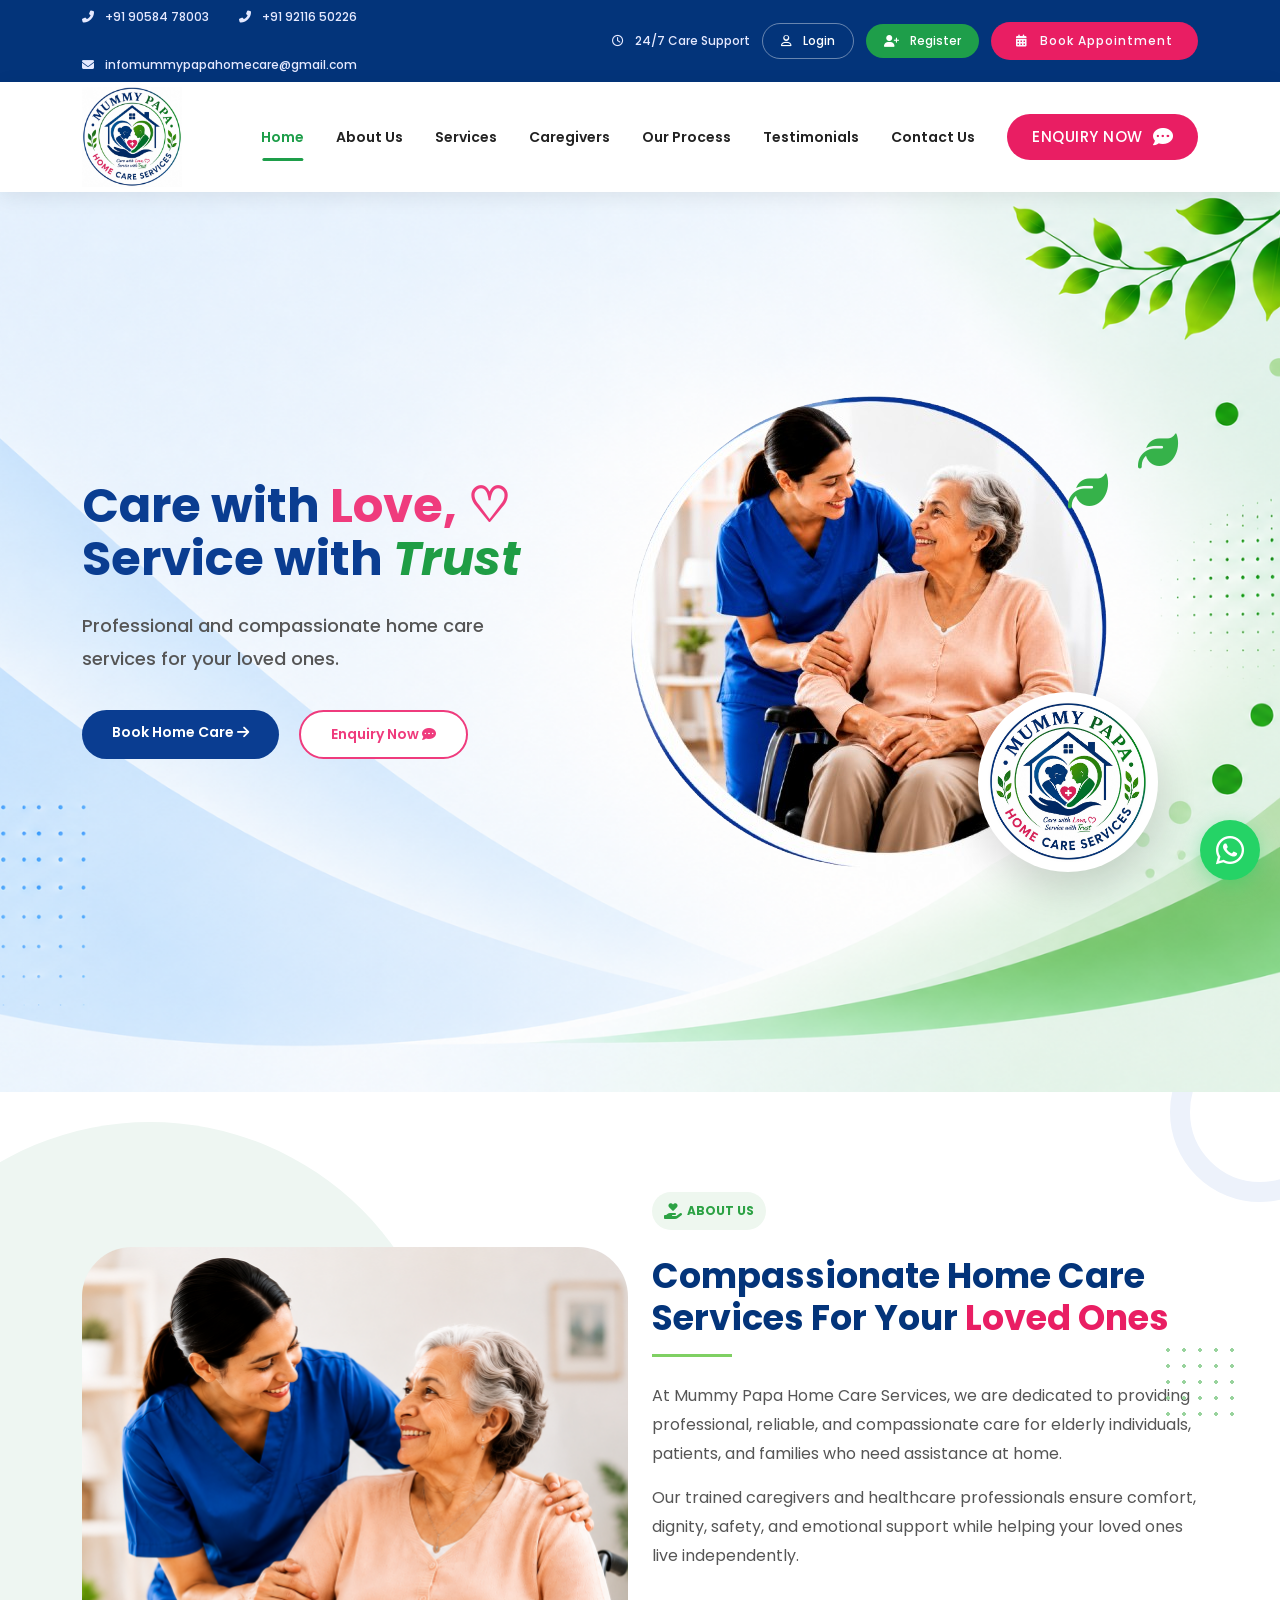
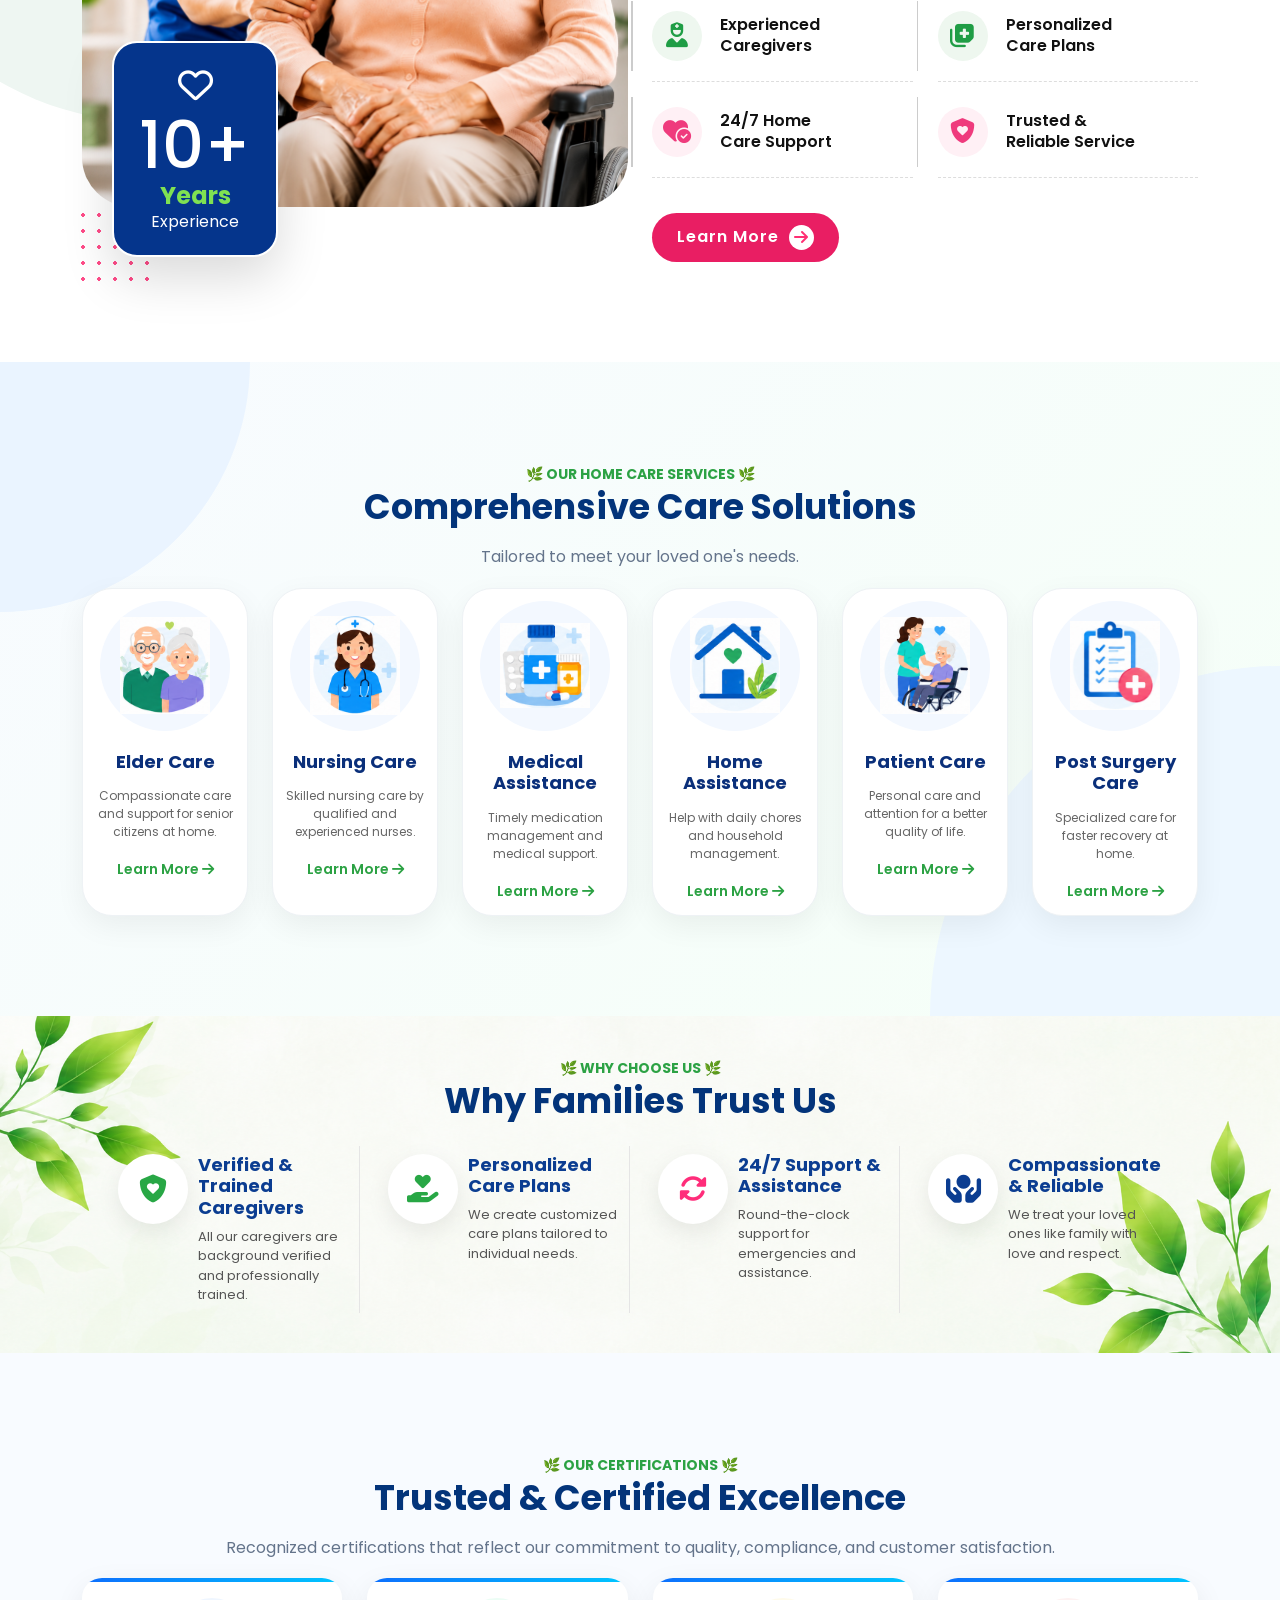
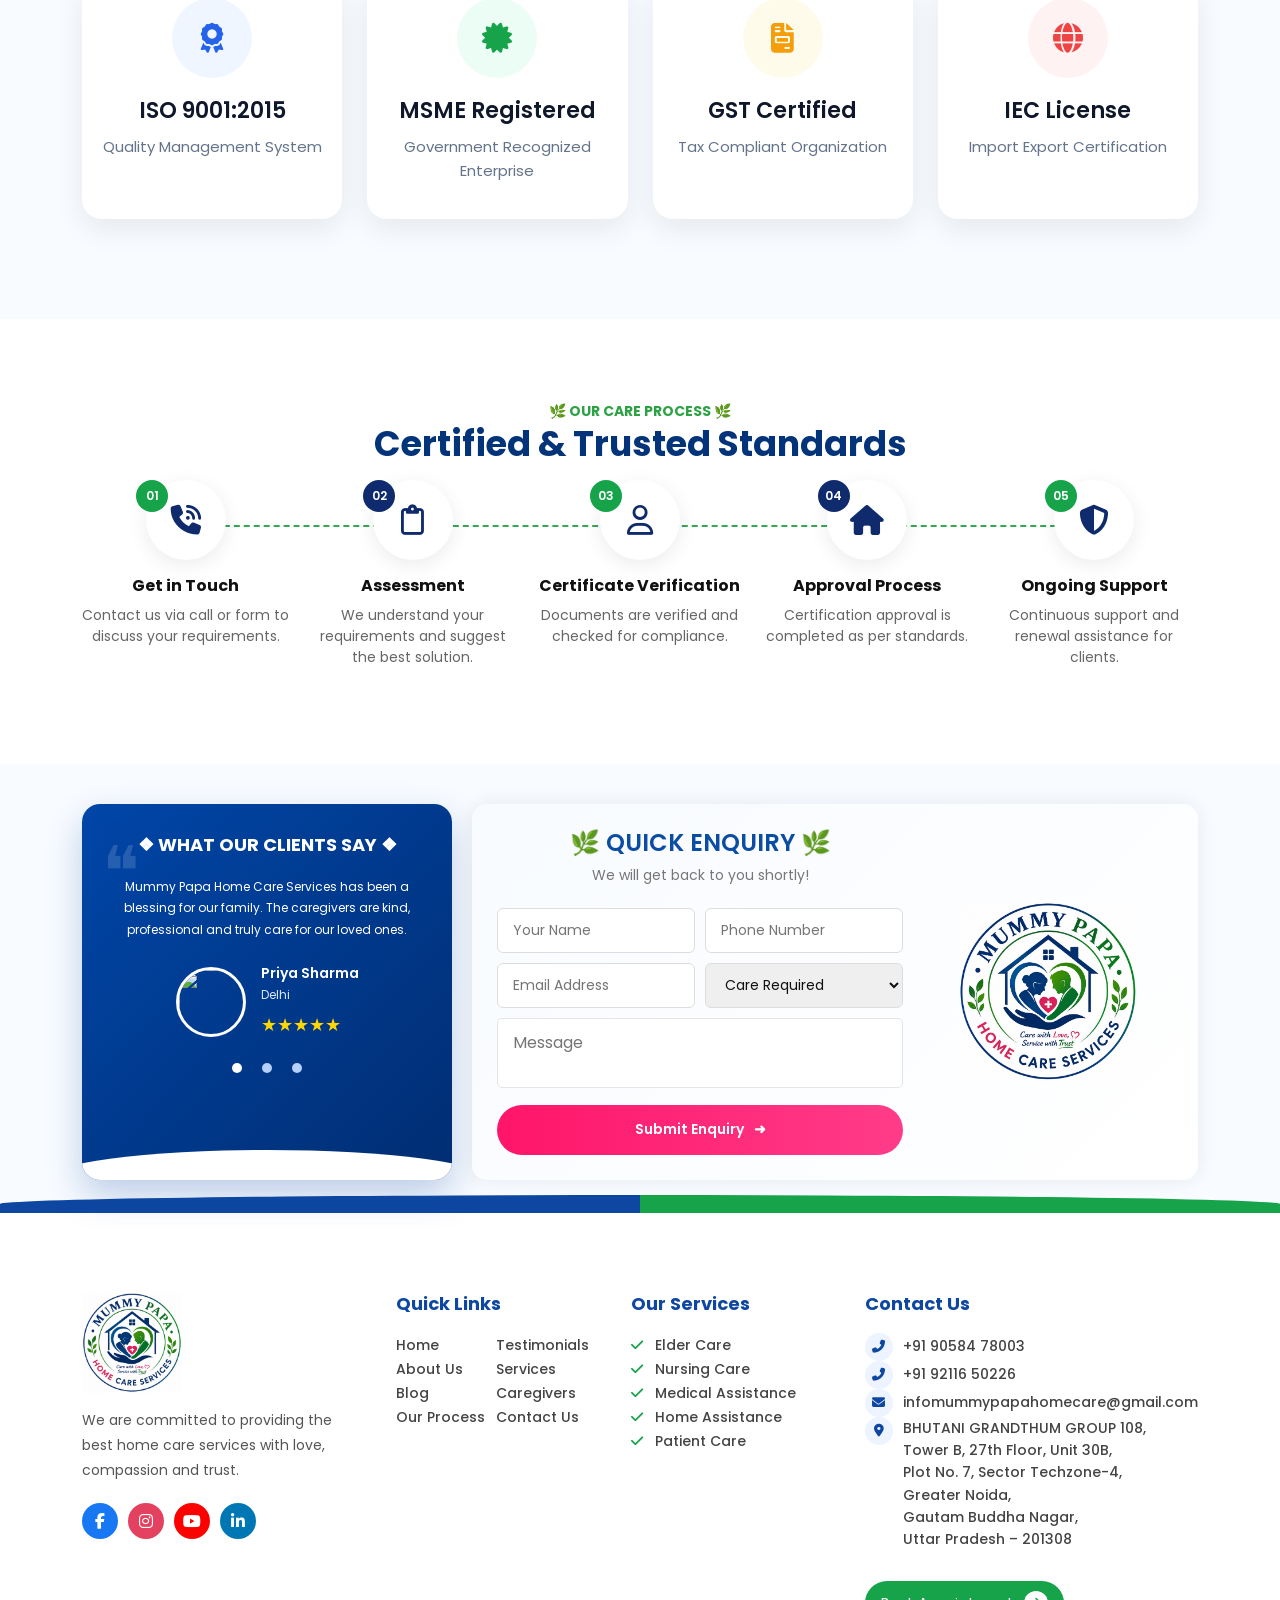
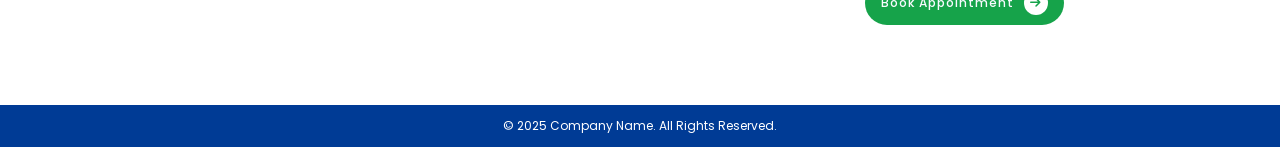
==== index.html @ 815bc288 "Revert "test: update home page hero heading to trigger pipeline" This reverts commit 94eeff3256c5356" ====
<!DOCTYPE html>
<html lang="en">
<head>
<meta charset="UTF-8">
<meta name="viewport" content="width=device-width, initial-scale=1.0">

<title>mummypapahomehealthcare</title>

<link rel="preconnect" href="https://fonts.googleapis.com">
<!-- Bootstrap 5 CSS -->
<link href="https://cdn.jsdelivr.net/npm/bootstrap@5.3.3/dist/css/bootstrap.min.css" rel="stylesheet">

<!-- Font Awesome -->
<link rel="stylesheet" href="https://cdnjs.cloudflare.com/ajax/libs/font-awesome/6.5.2/css/all.min.css">

<link rel="stylesheet" href="css/style.css">
</head>
<!-- TOP HEADER -->
<div class="top-header">
    <div class="container">
        <div class="row align-items-center">

            <div class="col-lg-5">
                <div class="top-info">
                    <a href="tel:+919058478003"><i class="fas fa-phone-alt"></i> +91 90584 78003</a>
                    <a href="tel:+919211650226"><i class="fas fa-phone-alt"></i> +91 92116 50226</a>
                    <a href="mailto:infomummypapahomecare@gmail.com"><i class="fas fa-envelope"></i> infomummypapahomecare@gmail.com</a>
                </div>
            </div>

          <div class="col-lg-7 text-end">
    <div class="top-info top-info-right">

        <a href="#">
            <i class="far fa-clock"></i>
            24/7 Care Support
        </a>

        <a href="#" class="login-btn" 
        data-bs-toggle="modal"
        data-bs-target="#loginModal">
            <i class="fa-regular fa-user"></i>
            Login
        </a>

        <a href="#" class="register-btn"   data-bs-toggle="modal"
        data-bs-target="#registerModal">
            <i class="fa-solid fa-user-plus"></i>
            Register
        </a>

        <a href="#" class="book-btn" data-bs-toggle="modal" data-bs-target="#contactOptionModal">
            <i class="fa-solid fa-calendar-days"></i>
            Book Appointment
        </a>

    </div>
</div>

        </div>
    </div>
</div>

<!-- MAIN HEADER -->
<nav class="navbar navbar-expand-lg main-header sticky-top py-0">
    <div class="container">

        <!-- Logo -->
        <a class="navbar-brand" href="/index.html">
            <img src="images/logo.jpeg" alt="">
        </a>

        <!-- Desktop Menu -->
        <div class="collapse navbar-collapse d-none d-lg-flex" id="mainMenu">

            <ul class="navbar-nav ms-auto">
                <li class="nav-item"><a class="nav-link active" href="/index.html">Home</a></li>
                <li class="nav-item"><a class="nav-link" href="./aboutus.html">About Us</a></li>
                <li class="nav-item"><a class="nav-link" href="./services.html">Services</a></li>
                <li class="nav-item"><a class="nav-link" href="./caregivers.html">Caregivers</a></li>
                <li class="nav-item"><a class="nav-link" href="./process.html">Our Process</a></li>
                <li class="nav-item"><a class="nav-link" href="./testimonials.html">Testimonials</a></li>
                <li class="nav-item"><a class="nav-link" href="./contactus.html">Contact Us</a></li>
            </ul>

            <a href="#" class="enquiry-btn ms-3"
        data-bs-toggle="modal"
        data-bs-target="#contactOptionModal">
                ENQUIRY NOW
                <i class="fas fa-comment-dots"></i>
            </a>

        </div>

        <!-- Mobile Toggle -->
        <button
            class="navbar-toggler border-0 d-lg-none"
            type="button"
            data-bs-toggle="offcanvas"
            data-bs-target="#mobileMenu">

            <i class="fa-solid fa-bars-staggered"></i>

        </button>

    </div>
</nav>
<!-- MOBILE SLIDER -->
<div class="offcanvas offcanvas-start" tabindex="-1" id="mobileMenu">

    <div class="offcanvas-header">
        <img src="images/logo.jpeg" class="logo" alt="">
        <button type="button"
            class="btn-close btn-close-white"
            data-bs-dismiss="offcanvas">
        </button>
    </div>

    <div class="offcanvas-body">

        <ul class="navbar-nav">

            <li><a class="nav-link" href="index.html">HOME</a></li>
            <li><a class="nav-link" href="./aboutus.html">ABOUT US</a></li>
            <li><a class="nav-link" href="./services.html">SERVICES</a></li>
            <li><a class="nav-link" href="./caregivers.html">CAREGIVERS</a></li>
            <li><a class="nav-link" href="./process.html">OUR PROCESS</a></li>
            <li><a class="nav-link" href="./testimonials.html">TESTIMONIALS</a></li>
            <li><a class="nav-link" href="./contactus.html">CONTACT US</a></li>

        </ul>

        <a href="#" class="mobile-enquiry" data-bs-toggle="modal" data-bs-target="#contactOptionModal">
          ENQUIRY NOW <i class="fas fa-comment-dots"></i>
        </a>

        <div class="mobile-contact">
           <ul>
            <li>
              <a href="tel:+919058478003">
                <i class="fas fa-phone"></i>
                +91 90584 78003
              </a>
            </li>
            <li>
              <a href="tel:+919211650226">
                <i class="fas fa-phone"></i>
                +91 92116 50226
              </a>
            </li>
            <li>
              <a href="mailto:infomummypapahomecare@gmail.com">
                <i class="fas fa-envelope"></i>
                infomummypapahomecare@gmail.com
              </a>
            </li>
            <li>
              <a href="https://maps.google.com/?q=BHUTANI+GRANDTHUM+GROUP+108,+Tower+B,+27th+Floor,+Unit+30B,+Plot+No.+7,+Sector+Techzone-4,+Greater+Noida,+Gautam+Buddha+Nagar,+Uttar+Pradesh+–+201308" target="_blank" style="color: inherit; text-decoration: none;">
                <i class="fas fa-location-dot"></i>
                BHUTANI GRANDTHUM GROUP 108, Tower B, 27th Floor, Unit 30B, Sector Techzone-4, Greater Noida - 201308
              </a>
            </li>
           </ul>
        </div>
  
    <div class="top-info top-info-right">

        <a href="#" class="login-btn" 
        data-bs-toggle="modal"
        data-bs-target="#loginModal">
            <i class="fa-regular fa-user"></i>
            Login
        </a>

        <a href="#" class="register-btn"   data-bs-toggle="modal"
        data-bs-target="#registerModal">
            <i class="fa-solid fa-user-plus"></i>
            Register
        </a>

        <a href="#" class="book-btn" data-bs-toggle="modal" data-bs-target="#contactOptionModal">
            <i class="fa-solid fa-calendar-days"></i>
            Book Appointment
        </a>

    </div>

        <div class="mobile-social">

            <a href="#">
                <i class="fab fa-facebook-f"></i>
            </a>

            <a href="#">
                <i class="fab fa-instagram"></i>
            </a>

            <a href="#" data-bs-toggle="modal" data-bs-target="#contactOptionModal">
                <i class="fab fa-whatsapp"></i>
            </a>

            <a href="#">
                <i class="fab fa-youtube"></i>
            </a>

        </div>

    </div>

</div>
<section class="hero-section">
       <img src="images/hero-bg.png"
         class="hero-bg"
         alt="">
  <div class="container">
    <div class="row align-items-center">

      <!-- Left Content -->
      <div class="col-lg-5">
        <div class="hero-content">

          <h1>
            Care with <span class="pink">Love, ♡</span><br>
            Service with <span class="green">Trust</span>
          </h1>

          <p>
            Professional and compassionate home care
            services for your loved ones.
          </p>

          <div class="hero-btns">
            <a href="#" class="btn-book" data-bs-toggle="modal" data-bs-target="#contactOptionModal">
              Book Home Care
              <i class="fa-solid fa-arrow-right"></i>
            </a>

            <a href="#" class="btn-enquiry" data-bs-toggle="modal" data-bs-target="#contactOptionModal">
              Enquiry Now
              <i class="fa-solid fa-comment-dots"></i>
            </a>
          </div>

       

        </div>
      </div>

      <!-- Right Image -->
      <div class="col-lg-7">
        <div class="hero-image">

          <div class="image-circle">
            <img src="images/hero-caregiver.png" alt="">
          </div>

          <div class="hero-logo">
            <img src="images/logo.jpeg" alt="">
          </div>

          <div class="leaf leaf-1">
            <i class="fa-solid fa-leaf"></i>
          </div>

          <div class="leaf leaf-2">
            <i class="fa-solid fa-leaf"></i>
          </div>

        </div>
      </div>

    </div>
  </div>
</section>

<section class="about-section">
    <div class="bg-circle"></div>
    <div class="top-ring"></div>

    <div class="dot-pattern dot-left"></div>
    <div class="dot-pattern dot-right"></div>

    <div class="container">

        <div class="row align-items-center">

            <!-- Left Image -->
            <div class="col-lg-6">

                <div class="about-img">

                    <img src="images/about-care.png" alt="About Home Care">

                    <div class="exp-box">

                        <i class="fa-regular fa-heart"></i>

                        <h2>10+</h2>

                        <span>Years</span>

                        <p>Experience</p>

                    </div>

                </div>

            </div>

            <!-- Right Content -->
            <div class="col-lg-6">

                <div class="about-content">

                    <span class="about-tag">
                        <i class="fa-solid fa-hand-holding-heart"></i>
                        ABOUT US
                    </span>

                    <h2  class="section-title">
                        Compassionate Home
                        Care Services For Your
                        <span>Loved Ones</span>
                    </h2>

                    <div class="title-line"></div>

                    <p>
                        At Mummy Papa Home Care Services, we are dedicated to
                        providing professional, reliable, and compassionate
                        care for elderly individuals, patients, and families
                        who need assistance at home.
                    </p>

                    <p>
                        Our trained caregivers and healthcare professionals
                        ensure comfort, dignity, safety, and emotional support
                        while helping your loved ones live independently.
                    </p>

                    <div class="feature-grid">

                        <div class="feature-item">
                            <div class="feature-icon">
                                <i class="fa-solid fa-user-nurse"></i>
                            </div>

                            <div>
                                <h5>Experienced</h5>
                                <h5>Caregivers</h5>
                            </div>
                        </div>

                        <div class="feature-item">
                            <div class="feature-icon">
                                <i class="fa-solid fa-notes-medical"></i>
                            </div>

                            <div>
                                <h5>Personalized</h5>
                                <h5>Care Plans</h5>
                            </div>
                        </div>

                        <div class="feature-item">
                            <div class="feature-icon pink">
                                <i class="fa-solid fa-heart-circle-check"></i>
                            </div>

                            <div>
                                <h5>24/7 Home</h5>
                                <h5>Care Support</h5>
                            </div>
                        </div>

                        <div class="feature-item">
                            <div class="feature-icon pink">
                                <i class="fa-solid fa-shield-heart"></i>
                            </div>

                            <div>
                                <h5>Trusted &</h5>
                                <h5>Reliable Service</h5>
                            </div>
                        </div>

                    </div>

                    <a href="#" class="about-btn">
                        Learn More
                        <i class="fa-solid fa-arrow-right"></i>
                    </a>

                </div>

            </div>

        </div>

    </div>

    <div class="leaf-decoration">
        <img src="images/leaf.png" alt="">
    </div>

</section>
<section class="services-section">
    <div class="container">

        <div class="section-heading text-center">
            <span class="sub-title">
                🌿 OUR HOME CARE SERVICES 🌿
            </span>

            <h2  class="section-title">Comprehensive Care Solutions</h2>

            <p>
                Tailored to meet your loved one's needs.
            </p>
        </div>

        <div class="row g-4">

            <!-- Service 1 -->
            <div class="col-lg-2 col-md-4 col-6">
                <div class="service-card">
                    <div class="service-img">
                        <img src="images/elder-care.png" alt="">
                    </div>

                    <h4>Elder Care</h4>

                    <p>
                        Compassionate care and support for senior citizens at home.
                    </p>

                    <a href="#">
                        Learn More
                        <i class="fa-solid fa-arrow-right"></i>
                    </a>
                </div>
            </div>

            <!-- Service 2 -->
            <div class="col-lg-2 col-md-4 col-6">
                <div class="service-card">
                    <div class="service-img">
                        <img src="images/nursing-care.png" alt="">
                    </div>

                    <h4>Nursing Care</h4>

                    <p>
                        Skilled nursing care by qualified and experienced nurses.
                    </p>

                    <a href="#">
                        Learn More
                        <i class="fa-solid fa-arrow-right"></i>
                    </a>
                </div>
            </div>

            <!-- Service 3 -->
            <div class="col-lg-2 col-md-4 col-6">
                <div class="service-card">
                    <div class="service-img">
                        <img src="images/medical-assistance.png" alt="">
                    </div>

                    <h4>Medical Assistance</h4>

                    <p>
                        Timely medication management and medical support.
                    </p>

                    <a href="#">
                        Learn More
                        <i class="fa-solid fa-arrow-right"></i>
                    </a>
                </div>
            </div>

            <!-- Service 4 -->
            <div class="col-lg-2 col-md-4 col-6">
                <div class="service-card">
                    <div class="service-img">
                        <img src="images/home-assistance.png" alt="">
                    </div>

                    <h4>Home Assistance</h4>

                    <p>
                        Help with daily chores and household management.
                    </p>

                    <a href="#">
                        Learn More
                        <i class="fa-solid fa-arrow-right"></i>
                    </a>
                </div>
            </div>

            <!-- Service 5 -->
            <div class="col-lg-2 col-md-4 col-6">
                <div class="service-card">
                    <div class="service-img">
                        <img src="images/patient-care.png" alt="">
                    </div>

                    <h4>Patient Care</h4>

                    <p>
                        Personal care and attention for a better quality of life.
                    </p>

                    <a href="#">
                        Learn More
                        <i class="fa-solid fa-arrow-right"></i>
                    </a>
                </div>
            </div>

            <!-- Service 6 -->
            <div class="col-lg-2 col-md-4 col-6">
                <div class="service-card">
                    <div class="service-img">
                        <img src="images/post-surgery.png" alt="">
                    </div>

                    <h4>Post Surgery Care</h4>

                    <p>
                        Specialized care for faster recovery at home.
                    </p>

                    <a href="#">
                        Learn More
                        <i class="fa-solid fa-arrow-right"></i>
                    </a>
                </div>
            </div>

        </div>

        

    </div>
</section>
<section class="why-banner">

    <div class="container">
    <div class="section-heading text-center mb-4">
            <span class="sub-title">
                🌿 WHY CHOOSE US 🌿
            </span>

            <h2 class="section-title">Why Families Trust Us</h2>

          
        </div>
        <div class="banner-content">

           <div class="trust-wrapper">

            <div class="trust-box">
                <div class="trust-icon green">
                    <i class="fa-solid fa-shield-heart"></i>
                </div>

                <div class="trust-content">
                    <h4>Verified & Trained Caregivers</h4>
                    <p>
                        All our caregivers are background verified and professionally trained.
                    </p>
                </div>
            </div>

            <div class="trust-box">
                <div class="trust-icon green">
                    <i class="fa-solid fa-hand-holding-heart"></i>
                </div>

                <div class="trust-content">
                    <h4>Personalized Care Plans</h4>
                    <p>
                        We create customized care plans tailored to individual needs.
                    </p>
                </div>
            </div>

            <div class="trust-box">
                <div class="trust-icon pink">
                    <i class="fa-solid fa-rotate"></i>
                </div>

                <div class="trust-content">
                    <h4>24/7 Support & Assistance</h4>
                    <p>
                        Round-the-clock support for emergencies and assistance.
                    </p>
                </div>
            </div>

            <div class="trust-box">
                <div class="trust-icon blue">
                    <i class="fa-solid fa-hands-holding-circle"></i>
                </div>

                <div class="trust-content">
                    <h4>Compassionate & Reliable</h4>
                    <p>
                        We treat your loved ones like family with love and respect.
                    </p>
                </div>
            </div>
            </div>

        </div>
    </div>

</section>

<section class="certificate-section">
    <div class="container">

        <div class="section-heading text-center">
            <span class="sub-title">
                🌿 OUR CERTIFICATIONS 🌿
            </span>
            <h2 class="section-title">Trusted & Certified Excellence</h2>
            <p>Recognized certifications that reflect our commitment to quality, compliance, and customer satisfaction.</p>
        </div>

  <div class="certificate-wrapper">

    <div class="certificate-card">
        <div class="certificate-icon">
            <i class="fas fa-award"></i>
        </div>
        <h3>ISO 9001:2015</h3>
        <p>Quality Management System</p>
    </div>

    <div class="certificate-card">
        <div class="certificate-icon">
            <i class="fas fa-certificate"></i>
        </div>
        <h3>MSME Registered</h3>
        <p>Government Recognized Enterprise</p>
    </div>

    <div class="certificate-card">
        <div class="certificate-icon">
            <i class="fas fa-file-invoice"></i>
        </div>
        <h3>GST Certified</h3>
        <p>Tax Compliant Organization</p>
    </div>

    <div class="certificate-card">
        <div class="certificate-icon">
            <i class="fas fa-globe"></i>
        </div>
        <h3>IEC License</h3>
        <p>Import Export Certification</p>
    </div>

</div>

    </div>
</section>
<section class="certificate-process">
    <div class="container">

        <div class="section-heading text-center">
            <span class="sub-title">
                🌿 OUR CARE PROCESS 🌿
            </span>
            <h2  class="section-title">Certified & Trusted Standards</h2>
        </div>

     <div class="process-wrapper">

    <div class="process-box">
        <span class="step">01</span>
        <div class="icon-box">
            <i class="fa-solid fa-phone-volume"></i>
        </div>
        <h4>Get in Touch</h4>
        <p>Contact us via call or form to discuss your requirements.</p>
    </div>

    <div class="process-box">
        <span class="step blue">02</span>
        <div class="icon-box">
            <i class="fa-regular fa-clipboard"></i>
        </div>
        <h4>Assessment</h4>
        <p>We understand your requirements and suggest the best solution.</p>
    </div>

    <div class="process-box">
        <span class="step">03</span>
        <div class="icon-box">
            <i class="fa-regular fa-user"></i>
        </div>
        <h4>Certificate Verification</h4>
        <p>Documents are verified and checked for compliance.</p>
    </div>

    <div class="process-box">
        <span class="step blue">04</span>
        <div class="icon-box">
            <i class="fa-solid fa-house"></i>
        </div>
        <h4>Approval Process</h4>
        <p>Certification approval is completed as per standards.</p>
    </div>

    <div class="process-box">
        <span class="step">05</span>
        <div class="icon-box">
            <i class="fa-solid fa-shield-halved"></i>
        </div>
        <h4>Ongoing Support</h4>
        <p>Continuous support and renewal assistance for clients.</p>
    </div>

</div>

    </div>
</section>


  




<section class="footer-contact-section">

    <div class="container">

   <div class="top-row">

    <!-- Testimonial -->
<div class="testimonial-card">

    <h4>❖ WHAT OUR CLIENTS SAY ❖</h4>

    <p class="testimonial-text"></p>

    <div class="client-info">

        <img id="clientImg" src="images/client1.jpg" alt="">

        <div>
            <h5 id="clientName"></h5>
            <span id="clientCity"></span>

            <div class="stars" id="clientStars"></div>
        </div>

    </div>

    <div class="dots">
        <span class="dot active"></span>
        <span class="dot"></span>
        <span class="dot"></span>
    </div>

</div>

    <!-- Form -->
<div class="enquiry-card">

    <div class="form-side">

        <h4>
            🌿 QUICK ENQUIRY 🌿
        </h4>

        <p>We will get back to you shortly!</p>

        <form class="quick-form">

            <div class="form-group">
                <input type="text" placeholder="Your Name">
            </div>

            <div class="form-group">
                <input type="tel" placeholder="Phone Number">
            </div>

            <div class="form-group">
                <input type="email" placeholder="Email Address">
            </div>

            <div class="form-group">
                <select>
                    <option>Care Required</option>
                    <option>Elder Care</option>
                    <option>Nursing Care</option>
                    <option>Patient Care</option>
                    <option>Home Attendant</option>
                </select>
            </div>

            <div class="form-group full-width">
                <textarea placeholder="Message"></textarea>
            </div>

            <div class="form-group full-width">
                <button type="submit">
                    Submit Enquiry
                    <span>➜</span>
                </button>
            </div>

        </form>

    </div>

    <div class="logo-side">
        <img src="images/logo.jpeg" alt="Logo">
    </div>

</div>

    </div>
    </div>

    <div class="curve-line"></div>

    <footer class="footer-main">

        <div class="container">

            <div class="footer-grid">

    <!-- Logo Area -->
    <div class="footer-about">

       <a href="index.html">
         <img src="images/logo.jpeg" alt="Logo" class="footer-logo">
       </a>

        <p>
            We are committed to providing the best home care services
            with love, compassion and trust.
        </p>

        <div class="social-icons">
            <a href="#"><i class="fab fa-facebook-f"></i></a>
            <a href="#"><i class="fab fa-instagram"></i></a>
            <a href="#"><i class="fab fa-youtube"></i></a>
            <a href="#"><i class="fab fa-linkedin-in"></i></a>
        </div>

    </div>

    <!-- Quick Links -->

    <div class="footer-links quick-links">
        <h4>Quick Links</h4>

        <ul>
        <li><a href="index.html">Home</a></li>
        <li><a href="./testimonials.html">Testimonials</a></li>
        <li><a href="./aboutus.html">About Us</a></li>
        <li><a href="./services.html">Services</a></li>
        <li><a href="./blog.html">Blog</a></li>
        <li><a href="./caregivers.html">Caregivers</a></li>
        <li><a href="./process.html">Our Process</a></li>
        <li><a href="./contactus.html">Contact Us</a></li>
    </ul>
    </div>

    <!-- Services -->

    <div class="footer-links">
        <h4>Our Services</h4>

        <ul class="service-list">

    <li>
        <a href="#">
            <i class="fas fa-check"></i>
            Elder Care
        </a>
    </li>

    <li>
        <a href="#">
            <i class="fas fa-check"></i>
            Nursing Care
        </a>
    </li>

    <li>
        <a href="#">
            <i class="fas fa-check"></i>
            Medical Assistance
        </a>
    </li>

    <li>
        <a href="#">
            <i class="fas fa-check"></i>
            Home Assistance
        </a>
    </li>

    <li>
        <a href="#">
            <i class="fas fa-check"></i>
            Patient Care
        </a>
    </li>

</ul>
    </div>

    <!-- Contact -->

    <div class="footer-links">
        <h4>Contact Us</h4>

        <ul class="contact-list">

            <li>
               <a href="tel:+919058478003"> <i class="fas fa-phone-alt"></i>
                <span>+91 90584 78003</span></a>
            </li>

            <li>
               <a href="tel:+919211650226"> <i class="fas fa-phone-alt"></i>
                <span>+91 92116 50226</span></a>
            </li>

            <li>
               <a href="mailto:infomummypapahomecare@gmail.com">
                    <i class="fas fa-envelope"></i>
                <span>infomummypapahomecare@gmail.com</span>
                </a>
            </li>

            <li>
               <a href="https://maps.google.com/?q=BHUTANI+GRANDTHUM+GROUP+108,+Tower+B,+27th+Floor,+Unit+30B,+Plot+No.+7,+Sector+Techzone-4,+Greater+Noida,+Gautam+Buddha+Nagar,+Uttar+Pradesh+–+201308" target="_blank" style="align-items: flex-start;">
                 <i class="fas fa-location-dot"></i>
                 <span>BHUTANI GRANDTHUM GROUP 108,<br>Tower B, 27th Floor, Unit 30B,<br>Plot No. 7, Sector Techzone-4,<br>Greater Noida,<br>Gautam Buddha Nagar,<br>Uttar Pradesh – 201308</span>
               </a>
            </li>

        </ul>

        <a href="#" class="book-btn" data-bs-toggle="modal" data-bs-target="#contactOptionModal">
            Book Appointment
            <i class="fas fa-arrow-right"></i>
        </a>

    </div>



            </div>

        </div>

    </footer>

    <div class="copyright">
        © 2025 Company Name. All Rights Reserved.
    </div>

</section>


<div class="modal fade" id="loginModal">
  <div class="modal-dialog modal-dialog-centered">
    <div class="modal-content">

      <div class="modal-header">
        <h5>Login</h5>
        <button class="btn-close" data-bs-dismiss="modal"></button>
      </div>

      <div class="modal-body">

        <input type="email"
               class="form-control mb-3"
               placeholder="Email Address">

        <input type="password"
               class="form-control mb-3"
               placeholder="Password">

        <button class="btn btn-primary">
          Login
        </button>

      </div>

    </div>
  </div>
</div>


<div class="modal fade" id="registerModal">
  <div class="modal-dialog modal-dialog-centered">
    <div class="modal-content">

      <div class="modal-header">
        <h5>Register</h5>
        <button class="btn-close" data-bs-dismiss="modal"></button>
      </div>

      <div class="modal-body">

        <input type="text"
               class="form-control mb-3"
               placeholder="Full Name">

        <input type="email"
               class="form-control mb-3"
               placeholder="Email Address">

        <input type="tel"
               class="form-control mb-3"
               placeholder="Phone Number">

        <input type="password"
               class="form-control mb-3"
               placeholder="Password">

        <button class="btn btn-success">
          Register
        </button>

      </div>

    </div>
  </div>
</div>


<div class="modal fade" id="enquiryModal">
  <div class="modal-dialog modal-dialog-centered modal-lg">
    <div class="modal-content">

      <div class="modal-header">
        <h5>Quick Enquiry</h5>
        <button class="btn-close" data-bs-dismiss="modal"></button>
      </div>

      <div class="modal-body">

        <div class="row">

          <div class="col-md-6">
            <input type="text"
                   class="form-control mb-3"
                   placeholder="Full Name">
          </div>

          <div class="col-md-6">
            <input type="tel"
                   class="form-control mb-3"
                   placeholder="Phone Number">
          </div>

          <div class="col-md-6">
            <input type="email"
                   class="form-control mb-3"
                   placeholder="Email Address">
          </div>

          <div class="col-md-6">
            <select class="form-select mb-3">
              <option>Select Service</option>
              <option>Elder Care</option>
              <option>Patient Care</option>
              <option>Nursing Care</option>
            </select>
          </div>

          <div class="col-12">
            <textarea class="form-control mb-3"
                      rows="4"
                      placeholder="Your Message"></textarea>
          </div>

        </div>

        <button class="btn btn-danger">
          Submit Enquiry
        </button>

      </div>

    </div>
  </div>
</div>
<!-- Contact Option Modal -->
<div class="modal fade" id="contactOptionModal" tabindex="-1" aria-labelledby="contactOptionModalLabel" aria-hidden="true">
  <div class="modal-dialog modal-dialog-centered">
    <div class="modal-content" style="border-radius: 20px; border: none; overflow: hidden; box-shadow: 0 15px 50px rgba(0,0,0,0.15);">
      <div class="modal-header" style="background: linear-gradient(135deg, #0b4ea2, #007bff); color: white; border-bottom: none; padding: 20px;">
        <h5 class="modal-title w-100 text-center fw-bold" id="contactOptionModalLabel" style="margin: 0; font-size: 22px;">Contact & Enquiry Support</h5>
        <button type="button" class="btn-close btn-close-white" data-bs-dismiss="modal" aria-label="Close"></button>
      </div>
      <div class="modal-body text-center" style="padding: 30px 20px; background: #f8f9fa;">
        <p class="text-muted mb-4" style="font-size: 15px;">Choose a number below to connect with us instantly via Call or WhatsApp:</p>
        
        <!-- Contact Card 1 -->
        <div class="contact-card-box mb-4" style="background: white; padding: 20px; border-radius: 15px; box-shadow: 0 5px 15px rgba(0,0,0,0.05); border: 1px solid #eaeaea;">
          <h6 style="color: #0b4ea2; font-weight: 700; font-size: 18px; margin-bottom: 5px;">Support Line 1</h6>
          <p style="font-size: 16px; font-weight: 500; color: #333; margin-bottom: 15px;">+91 90584 78003</p>
          <div class="d-flex justify-content-center gap-3">
            <a href="tel:+919058478003" class="btn btn-primary d-flex align-items-center gap-2" style="background-color: #0b4ea2; border: none; border-radius: 8px; padding: 10px 20px; font-weight: 600;">
              <i class="fas fa-phone-alt"></i> Call
            </a>
            <a href="https://wa.me/919058478003" target="_blank" class="btn btn-success d-flex align-items-center gap-2" style="background-color: #25d366; border: none; border-radius: 8px; padding: 10px 20px; font-weight: 600;">
              <i class="fab fa-whatsapp"></i> WhatsApp
            </a>
          </div>
        </div>

        <!-- Contact Card 2 -->
        <div class="contact-card-box" style="background: white; padding: 20px; border-radius: 15px; box-shadow: 0 5px 15px rgba(0,0,0,0.05); border: 1px solid #eaeaea;">
          <h6 style="color: #0b4ea2; font-weight: 700; font-size: 18px; margin-bottom: 5px;">Support Line 2</h6>
          <p style="font-size: 16px; font-weight: 500; color: #333; margin-bottom: 15px;">+91 92116 50226</p>
          <div class="d-flex justify-content-center gap-3">
            <a href="tel:+919211650226" class="btn btn-primary d-flex align-items-center gap-2" style="background-color: #0b4ea2; border: none; border-radius: 8px; padding: 10px 20px; font-weight: 600;">
              <i class="fas fa-phone-alt"></i> Call
            </a>
            <a href="https://wa.me/919211650226" target="_blank" class="btn btn-success d-flex align-items-center gap-2" style="background-color: #25d366; border: none; border-radius: 8px; padding: 10px 20px; font-weight: 600;">
              <i class="fab fa-whatsapp"></i> WhatsApp
            </a>
          </div>
        </div>
        
      </div>
    </div>
  </div>
</div>


<a href="#" class="whatsapp-float" data-bs-toggle="modal" data-bs-target="#contactOptionModal">
    <i class="fa-brands fa-whatsapp"></i>
</a>
<script src="https://cdn.jsdelivr.net/npm/bootstrap@5.3.3/dist/js/bootstrap.bundle.min.js"></script>
<script src="js/js.js"></script>

</body>
</html>
---- css/style.css ----
/* Google Fonts */
@import url("https://fonts.googleapis.com/css2?family=Poppins:wght@300;400;500;600;700;800&display=swap");

body {
  font-family: "Poppins", sans-serif;
  font-size: 16px;
  line-height: 1.5;
  color: #4b5563;
  font-weight: 400;
}

/* Headings */

h1,
h2,
h3,
h4,
h5,
h6 {
  font-family: "Poppins", sans-serif;
  color: #03347a;
  font-weight: 400;
  line-height: 1.2;
  margin-bottom: 15px;
}

h1 {
  font-size: 64px;
  font-weight: 800;
}

h2 {
  font-size: 35px;
  font-weight: 700;
}

h3 {
  font-size: 32px;
}

h4 {
  font-size: 24px;
}

h5 {
  font-size: 18px;
}

h6 {
  font-size: 16px;
}

/* Paragraph */

p {
  font-size: 16px;
  color: #6b7280;
  line-height: 1.8;
}

/* Navbar */

.navbar-nav .nav-link {
  font-size: 14px;
  font-weight: 600;
  color: #111827;
  text-transform: capitalize;
}

/* Top Header */

.top-header {
  font-size: 14px;
  font-weight: 500;
}

/* Buttons */

.btn,
.book-btn,
.enquiry-btn {
  font-size: 15px;
  font-weight: 600;
  letter-spacing: 0.5px;
  text-transform: uppercase;
}

/* Section Tag */

.section-subtitle {
  color: #1e9e4a;
  font-size: 15px;
  font-weight: 700;
  text-transform: uppercase;
  letter-spacing: 2px;
}

/* Section Title */

.section-title {
  font-size: 35px;
  font-weight: 700;
  color: #03347a;
}

/* Hero Title */

.hero-title {
  font-size: 68px;
  font-weight: 800;
  line-height: 1.1;
}

.hero-title span {
  color: #e91e63;
}

/* TOP HEADER */

.top-header {
  background: #03347a;
  padding: 8px 0;
}

.top-info {
  display: flex;
  gap: 30px;
  flex-wrap: wrap;
}

.top-info a {
  color: #e5e9ff;
  text-decoration: none;
  font-size: 12px;
  font-weight: 500;
}

.top-info i {
  margin-right: 8px;
}
.top-info-right {
  justify-content: end;
  align-items: center;
}
.top-info-right {
  display: flex;
  justify-content: flex-end;
  align-items: center;
  gap: 12px;
}

.login-btn {
  padding: 8px 18px;
  border: 1px solid rgba(255, 255, 255, 0.4);
  border-radius: 30px;
  color: #fff !important;
  text-decoration: none;
  transition: 0.3s;
}

.login-btn:hover {
  background: #fff;
  color: #0a4ea1 !important;
}

.register-btn {
  padding: 8px 18px;
  border-radius: 30px;
  background: #1e9e4a;
  color: #fff !important;
  text-decoration: none;
  transition: 0.3s;
}

.register-btn:hover {
  background: #157738;
}

.book-btn {
  padding: 8px 18px;
  border-radius: 30px;
  background: #e91e63;
  color: #fff !important;
  text-decoration: none;
}
.book-btn {
  background: #e91e63;
  color: #f9faff !important;
  padding: 10px 25px;
  border-radius: 50px;
  font-weight: 500 !important;
  display: inline-block;
  text-transform: capitalize;
  letter-spacing: 1px;
}

/* MAIN HEADER */

.main-header {
  background: #fff;
  box-shadow: 0 5px 20px rgba(0, 0, 0, 0.08);
}

.navbar-brand img {
  width: 100px;
  height: auto;
}

.nav-link {
  color: #222;
  font-weight: 600;
  margin: 0 8px;
}

.nav-link.active {
  color: #1e9e4a;
}
.navbar-nav .nav-link {
  position: relative;
  color: #222;
  font-weight: 600;
  transition: 0.3s;
}

.navbar-nav .nav-link:hover,
.navbar-nav .nav-link.active {
  color: #1e9e4a;
}

.navbar-nav .nav-link::after {
  content: "";
  position: absolute;
  left: 50%;
  bottom: -5px;
  width: 0;
  height: 3px;
  background: #1e9e4a;
  border-radius: 10px;
  transform: translateX(-50%);
  transition: 0.3s;
}

.navbar-nav .nav-link:hover::after,
.navbar-nav .nav-link.active::after {
  width: 70%;
}
.enquiry-btn {
  background: #e91e63;
  color: #fff !important;
  text-decoration: none;
  padding: 12px 25px;
  border-radius: 50px;
  font-weight: 500;
  display: flex;
  align-items: center;
  gap: 10px;
}
.enquiry-btn i {
  font-size: 20px;
}
.enquiry-btn:hover {
  color: #fff;
}

/* MOBILE SLIDER */

.offcanvas {
  width: 300px !important;
  background: linear-gradient(180deg, #03347a, #1e9e4a);
}

.offcanvas-header {
  padding: 12px 20px;
  border-bottom: 1px solid rgba(255, 255, 255, 0.15);
}

.offcanvas .logo {
  max-width: 80px;
}

.offcanvas-body {
  padding: 0 20px;
  padding-bottom: 20px;
}

.offcanvas .nav-link {
  color: #fff;
  font-size: 15px;
  font-weight: 600;
  padding: 14px 0;
  border-bottom: 1px solid rgba(255, 255, 255, 0.1);
  transition: 0.3s;
}

.offcanvas .nav-link:hover {
  color: #ffd54f;
  padding-left: 10px;
}

.mobile-enquiry {
  display: flex;
  align-items: center;
  justify-content: center;
  text-align: center;
  background: #e91e63;
  color: #fff;
  text-decoration: none;
  padding: 12px;
  border-radius: 50px;
  font-weight: 500;
  margin: 20px 0;
  font-size: 12px;
  letter-spacing: 0.5px;
}
.mobile-enquiry i {
  font-size: 18px;
  margin-left: 10px;
}

.mobile-contact {
  color: #fff;
  margin-top: 20px;
}

.mobile-contact p {
  margin-bottom: 12px;
  color: #fff;
}

.mobile-contact i {
  width: 15px;
}

.mobile-social {
  display: flex;
  gap: 15px;
  margin-top: 25px;
}

.mobile-social a {
  width: 40px;
  height: 40px;
  border-radius: 50%;
  display: flex;
  align-items: center;
  justify-content: center;
  background: rgba(255, 255, 255, 0.12);
  color: #fff;
  text-decoration: none;
  font-size: 16px;
  transition: all 0.4s ease;
  border: 1px solid rgba(255, 255, 255, 0.15);
}

/* Hover Effect */
.mobile-social a:hover {
  background: #fff;
  color: #0a4ea1;
  transform: translateY(-5px) scale(1.08);
  box-shadow: 0 10px 25px rgba(0, 0, 0, 0.25);
}

/* Individual Colors */
.mobile-social a:nth-child(1):hover {
  color: #1877f2; /* Facebook */
}

.mobile-social a:nth-child(2):hover {
  color: #e4405f; /* Instagram */
}

.mobile-social a:nth-child(3):hover {
  color: #25d366; /* WhatsApp */
}

.mobile-social a:nth-child(4):hover {
  color: #ff0000; /* YouTube */
}
.hero-section {
  position: relative;
  overflow: hidden;
  padding: 80px 0;
  height: 100vh;
  display: flex;
  align-items: center;
  justify-content: center;
}

.hero-bg {
  position: absolute;
  top: 0;
  left: 0;
  width: 100%;
  height: 100%;
  object-fit: cover;
  z-index: 0;
}

.hero-section .container {
  position: relative;
  z-index: 2;
}

.hero-content h1 {
  font-size: 48px;
  line-height: 1.1;
  font-weight: 700;
  color: #0a3d91;
  margin-bottom: 25px;
}

.hero-content .pink {
  color: #ef3b7d;
}

.hero-content .green {
  color: #1f9d45;
  font-style: italic;
}

.hero-content p {
  color: #555;
  margin-bottom: 35px;
  font-weight: 500;
  font-size: 18px;
}

.hero-btns {
  display: flex;
  gap: 20px;
  margin-bottom: 45px;
}

.btn-book {
  background: #0a3d91;
  color: #fff;
  padding: 12px 30px;
  border-radius: 50px;
  text-decoration: none;
  font-weight: 600;
  font-size: 14px;
  display: inline-block;
  line-height: 1.5;
}

.btn-enquiry {
  background: #fff;
  color: #ef3b7d;
  border: 2px solid #ef3b7d;
  padding: 12px 30px;
  border-radius: 50px;
  text-decoration: none;
  font-weight: 600;
  font-size: 14px;
  display: inline-block;
  line-height: 1.5;
}

.hero-features {
  display: flex;
  gap: 40px;
}

.feature-item {
  display: flex;
  align-items: center;
  gap: 12px;
  position: relative;
}
.feature-item:after {
  position: absolute;
  content: "";
  background: #ccc;
  height: 100%;
  width: 1.5px;
  left: -21px;
}
.feature-item i {
  font-size: 25px;
  color: #0a3d91;
}
.feature-item .fa-heart-circle-check {
  color: #ef3b7d;
}

.about-content .fa-shield-heart,
.feature-item .fa-heart-circle-check {
  color: #ef3b7d;
}
.about-content .feature-item .fa-notes-medical,
.feature-item .fa-user-nurse {
  color: #1f9d45;
}
.feature-item span {
  font-weight: 600;
  color: #333;
  font-size: 14px;
}

.hero-image {
  position: relative;
  display: flex;
  justify-content: center;
  align-items: center;
}

.image-circle {
  overflow: hidden;
  position: relative;
}

.image-circle img {
  width: 100%;
  height: 100%;
  object-fit: cover;
  border-radius: 50%;
}

.hero-logo {
  position: absolute;
  bottom: 20px;
  right: 40px;
  width: 180px;
  height: 180px;
  border-radius: 50%;
  background: #fff;
  padding: 10px;
  box-shadow: 0 15px 40px rgba(0, 0, 0, 0.15);
}

.hero-logo img {
  width: 100%;
  border-radius: 50%;
}

.leaf {
  position: absolute;
  color: #36b24a;
  font-size: 40px;
}

.leaf-1 {
  top: 30px;
  right: 20px;
}

.leaf-2 {
  top: 70px;
  right: 90px;
}

/* Modal Box */
.modal-content {
  border: none;
  border-radius: 25px;
  overflow: hidden;
  box-shadow: 0 20px 60px rgba(0, 0, 0, 0.15);
}

/* Header */
.modal-header {
  background: linear-gradient(135deg, #0a4ea1, #1e9e4a);
  padding: 18px 25px;
  border: none;
}

.modal-header h5 {
  color: #fff;
  font-weight: 700;
  margin: 0;
  font-size: 20px;
}

.modal-header .btn-close {
  filter: brightness(0) invert(1);
}

/* Body */
.modal-body {
  padding: 30px;
  background: #fff;
}

/* Inputs */
.modal .form-control,
.modal .form-select {
  border-radius: 12px;
  border: 1px solid #dfe7ef;
  padding: 12px 18px;
  box-shadow: none;
  font-size: 14px;
}
.modal .btn {
  font-size: 16px;
  display: block !important;
  margin: auto;
  padding: 10px 20px;
  text-transform: capitalize;
}

.modal textarea.form-control {
  height: auto;
}

.modal .form-control:focus,
.modal .form-select:focus {
  border-color: #0a4ea1;
  box-shadow: 0 0 0 4px rgba(10, 78, 161, 0.1);
}

/* Submit Button */
.modal-submit-btn {
  width: 100%;
  border: none;
  background: linear-gradient(135deg, #e91e63, #ff4f81);
  color: #fff;
  padding: 14px;
  border-radius: 50px;
  font-weight: 700;
  transition: 0.4s;
}

.modal-submit-btn:hover {
  transform: translateY(-3px);
}

/* Footer Text */
.modal-footer-text {
  text-align: center;
  margin-top: 15px;
  color: #666;
  font-size: 14px;
}

.modal-footer-text a {
  color: #0a4ea1;
  font-weight: 600;
  text-decoration: none;
}

/* Backdrop */
.modal-backdrop.show {
  opacity: 0.7;
}
.about-section {
  padding: 100px 0;
  position: relative;
  overflow: hidden;
  background: #fff;
}

/* Background Elements */

.bg-circle {
  position: absolute;
  width: 600px;
  height: 600px;
  background: #eef6f2;
  border-radius: 50%;
  left: -150px;
  top: 30px;
}

.top-ring {
  position: absolute;
  width: 180px;
  height: 180px;
  border: 20px solid #edf2fb;
  border-radius: 50%;
  top: -70px;
  right: -70px;
}

.dot-pattern {
  position: absolute;
  width: 80px;
  height: 80px;
  background-size: 16px 16px;
}

.dot-left {
  left: 75px;
  bottom: 75px;
  background-image: radial-gradient(#ff4c89 2px, transparent 2px);
}

.dot-right {
  right: 40px;
  top: 250px;
  background-image: radial-gradient(#98d39d 2px, transparent 2px);
}

/* Image */

.about-img {
  position: relative;
  z-index: 2;
  height: 560px;
}

.about-img img {
  width: 100%;
  border-radius: 50px;
  display: block;
  height: 100%;
  object-fit: cover;
}

/* Experience Box */

.exp-box {
  position: absolute;
  left: 30px;
  bottom: -50px;
  background: #05358c;
  border-radius: 25px;
  padding: 25px;
  text-align: center;
  color: #fff;
  box-shadow: 0 20px 50px rgba(0, 0, 0, 0.15);
  border: 2px solid #fff;
}

.exp-box i {
  font-size: 35px;
  margin-bottom: 10px;
}

.exp-box h2 {
  font-size: 65px;
  line-height: 1;
  font-weight: 500;
  margin: 0;
  color: #fff;
}

.exp-box span {
  display: block;
  color: #7fe152;
  font-size: 24px;
  font-weight: 700;
  line-height: 1.5;
}

.exp-box p {
  margin: 0;
  font-size: 16px;
  color: #fff;
  line-height: 1;
}

/* Content */

.about-tag {
  display: inline-flex;
  align-items: center;
  gap: 5px;
  background: #eef7ef;
  color: #2ca244;
  padding: 10px 12px;
  border-radius: 50px;
  font-weight: 700;
  margin-bottom: 25px;
  font-size: 12px;
}

.about-tag i {
  font-size: 16px;
}

.about-content h2 span {
  color: #e91e63;
}

.title-line {
  width: 80px;
  height: 3px;
  background: #7fd063;
  margin-bottom: 25px;
}

.about-content p {
  color: #555;
}

/* Features */

.feature-grid {
  display: grid;
  grid-template-columns: repeat(2, 1fr);
  gap: 25px;
  margin-top: 40px;
}

.feature-item {
  display: flex;
  align-items: center;
  gap: 18px;
  padding-bottom: 20px;
  border-bottom: 1px dashed #ddd;
}

.feature-icon {
  width: 50px;
  height: 50px;
  background: #eef7ef;
  border-radius: 50%;
  display: flex;
  align-items: center;
  justify-content: center;
  color: #2ca244;
}

.feature-icon.pink {
  color: #e91e63;
  background: #fff0f5;
}

.feature-item h5 {
  margin: 0;
  font-size: 16px;
  font-weight: 600;
  line-height: 1.3;
  color: #111;
}

/* Button */

.about-btn {
  display: inline-flex;
  align-items: center;
  gap: 10px;
  margin-top: 35px;
  background: #e91e63;
  color: #fff;
  text-decoration: none;
  padding: 12px 25px;
  border-radius: 60px;
  font-size: 16px;
  font-weight: 600;
  letter-spacing: 1px;
}

.about-btn i {
  width: 25px;
  height: 25px;
  background: #fff;
  color: #ff2f73;
  border-radius: 50%;
  display: flex;
  align-items: center;
  justify-content: center;
}

/* Leaf */

.leaf-decoration {
  position: absolute;
  right: 0;
  bottom: 0;
  width: 180px;
}

.leaf-decoration img {
  width: 100%;
}
.services-section {
  padding: 100px 0;
  background: linear-gradient(135deg, #f8fbff, #f5fff7);
  position: relative;
  overflow: hidden;
}

.services-section::before {
  content: "";
  position: absolute;
  width: 500px;
  height: 500px;
  background: #eaf4ff;
  border-radius: 50%;
  top: -250px;
  left: -250px;
}

.services-section::after {
  content: "";
  position: absolute;
  width: 700px;
  height: 700px;
  background: #edf7ff;
  border-radius: 50%;
  right: -350px;
  bottom: -350px;
}

.section-heading p {
  color: #666;
}

.service-card {
  background: #fff;
  border-radius: 30px;
  padding: 12px;
  text-align: center;
  height: 100%;
  box-shadow: 0 10px 30px rgba(0, 0, 0, 0.06);
  transition: 0.4s;
  border: 1px solid #eef2f5;
  position: relative;
  z-index: 1;
}

.service-card:hover {
  transform: translateY(-10px);
  box-shadow: 0 20px 40px rgba(0, 0, 0, 0.12);
}

.service-img {
  width: 130px;
  height: 130px;
  margin: auto;
  border-radius: 50%;
  background: #f3f8ff;
  display: flex;
  align-items: center;
  justify-content: center;
  margin-bottom: 20px;
}

.service-img img {
  width: 90px;
}

.service-card h4 {
  font-size: 18px;
  font-weight: 700;
  color: #0a2f7a;
  margin-bottom: 15px;
}

.service-card p {
  font-size: 12px;
  color: #666;
  line-height: 1.5;
}

.service-card a {
  color: #2ca244;
  text-decoration: none;
  font-weight: 600;
  font-size: 14px;
}

.bottom-features {
  display: flex;
  justify-content: center;
  gap: 50px;
  margin-top: 60px;
  flex-wrap: wrap;
}

.feature-box {
  display: flex;
  align-items: center;
  gap: 12px;
  font-size: 20px;
  font-weight: 600;
}

.feature-box i {
  width: 60px;
  height: 60px;
  background: #eef7ff;
  border-radius: 50%;
  display: flex;
  align-items: center;
  justify-content: center;
  color: #0a3d91;
  font-size: 24px;
}

.why-banner {
  position: relative;
  padding: 40px 0;
  background: url("../images/why-banner-bg.png") center center no-repeat;
  background-size: cover;
  overflow: hidden;
}

.banner-content {
  position: relative;
  z-index: 2;
  display: grid;
  gap: 30px;
}
.trust-wrapper {
  display: grid;
  grid-template-columns: repeat(4, 250px);
  justify-content: center;
  gap: 20px;
}
.trust-box {
  display: flex;
  gap: 10px;
  align-items: flex-start;
  padding: 8px;
  border-right: 1px solid #e5e5e5;
}

.trust-box:last-child {
  border-right: none;
}

.trust-icon {
  min-width: 70px;
  width: 70px;
  height: 70px;
  border-radius: 50%;
  background: #fff;
  display: flex;
  align-items: center;
  justify-content: center;
  box-shadow: 0 8px 25px rgba(0, 0, 0, 0.08);
}

.trust-icon i {
  font-size: 28px;
}

.green i {
  color: #28a745;
}

.pink i {
  color: #ff2d7a;
}

.blue i {
  color: #0b3d91;
}

.trust-content h4 {
  font-size: 18px;
  color: #0b3d91;
  margin-bottom: 8px;
  font-weight: 700;
}

.trust-content p {
  font-size: 13px;
  line-height: 1.5;
  color: #555;
  margin: 0;
}
.certificate-section {
  padding: 90px 0;
  background: linear-gradient(135deg, #f7fbff, #eef7ff);
  overflow: hidden;
}

.section-heading p {
  color: #64748b;
}

.certificate-section {
  padding: 100px 0;
  background: #f8fbff;
  position: relative;
}

.certificate-wrapper {
  display: grid;
  grid-template-columns: repeat(4, 1fr);
  gap: 25px;
}

.certificate-card {
  background: #fff;
  border-radius: 20px;
  padding: 20px;
  text-align: center;
  box-shadow: 0 10px 30px rgba(0, 0, 0, 0.08);
  transition: 0.4s ease;
  position: relative;
  overflow: hidden;
}

.certificate-card::before {
  content: "";
  position: absolute;
  top: 0;
  left: 0;
  width: 100%;
  height: 4px;
  background: linear-gradient(90deg, #0d6efd, #00c6ff);
}

.certificate-card:hover {
  transform: translateY(-10px);
  box-shadow: 0 20px 40px rgba(0, 0, 0, 0.15);
}

.certificate-icon {
  width: 80px;
  height: 80px;
  margin: 0 auto 20px;
  border-radius: 50%;
  background: linear-gradient(135deg, #eef6ff, #dbeafe);
  display: flex;
  align-items: center;
  justify-content: center;
}

.certificate-icon i {
  font-size: 30px;
  color: #0d6efd;
}

.certificate-card h3 {
  font-size: 22px;
  margin-bottom: 10px;
  color: #0f172a;
  font-weight: 600;
}

.certificate-card p {
  color: #64748b;
  font-size: 15px;
  line-height: 1.6;
}

/* Different icon colors */

.certificate-card:nth-child(1) .certificate-icon {
  background: #eff6ff;
}
.certificate-card:nth-child(1) i {
  color: #2563eb;
}

.certificate-card:nth-child(2) .certificate-icon {
  background: #ecfdf5;
}
.certificate-card:nth-child(2) i {
  color: #16a34a;
}

.certificate-card:nth-child(3) .certificate-icon {
  background: #fffbeb;
}
.certificate-card:nth-child(3) i {
  color: #f59e0b;
}

.certificate-card:nth-child(4) .certificate-icon {
  background: #fef2f2;
}
.certificate-card:nth-child(4) i {
  color: #ef4444;
}
.certificate-process {
  padding: 80px 0;
  background: #fff;
}

.process-wrapper {
  display: grid;
  grid-template-columns: repeat(5, 1fr);
  gap: 20px;
  position: relative;
}

.process-wrapper::before {
  content: "";
  position: absolute;
  top: 45px;
  left: 10%;
  width: 80%;
  border-top: 2px dashed #34a853;
  z-index: 0;
}

.process-box {
  text-align: center;
  position: relative;
  z-index: 2;
}

.step {
  position: absolute;
  top: 0px;
  left: 70px;
  transform: translateX(-50%);
  width: 32px;
  height: 32px;
  background: #16a34a;
  color: #fff;
  border-radius: 50%;
  font-size: 12px;
  font-weight: 600;
  display: flex;
  align-items: center;
  justify-content: center;
}

.process-box:nth-child(even) .step {
  background: #0f2b6d;
}

.icon-box {
  width: 80px;
  height: 80px;
  margin: auto;
  background: #fff;
  border-radius: 50%;
  display: flex;
  align-items: center;
  justify-content: center;
  box-shadow: 0 5px 20px rgba(0, 0, 0, 0.08);
  margin-bottom: 16px;
}

.icon-box i {
  font-size: 30px;
  color: #0f2b6d;
}

.process-box h4 {
  font-size: 16px;
  margin-bottom: 10px;
  color: #111;
  font-weight: 700;
}

.process-box p {
  font-size: 14px;
  color: #666;
  line-height: 1.5;
}
.footer-contact-section {
  background: #f8fbff;
  position: relative;
  padding: 40px 0 0;
}

/* Top Area */

/* Testimonial */

.testimonial-card {
  background: linear-gradient(135deg, #0d47a1, #002d80);
  color: #fff;
  padding: 35px;
  border-radius: 20px;
  position: relative;
  overflow: hidden;
  box-shadow: 0 15px 35px rgba(13, 71, 161, 0.25);
}

.testimonial-card::before {
  content: "❝";
  position: absolute;
  top: 15px;
  left: 20px;
  font-size: 70px;
  opacity: 0.15;
}

.testimonial-card h4 {
  text-align: center;
  margin-bottom: 20px;
  font-size: 22px;
  font-weight: 700;
}

.client-info {
  display: flex;
  align-items: center;
  gap: 15px;
  margin-top: 25px;
}

.client-info img {
  width: 70px;
  height: 70px;
  border-radius: 50%;
  border: 4px solid rgba(255, 255, 255, 0.3);
  object-fit: cover;
}

.stars {
  color: #ffc107;
  font-size: 18px;
}

.dots {
  text-align: center;
  margin-top: 20px;
}

.dots span {
  width: 10px;
  height: 10px;
  border-radius: 50%;
  background: #fff;
  display: inline-block;
  margin: 0 5px;
}

/* Enquiry Card */

.enquiry-card {
  background: linear-gradient(135deg, #f8fbff, #ffffff);
  border-radius: 15px;
  padding: 25px;
  display: grid;
  grid-template-columns: 2fr 250px;
  gap: 20px;
  position: relative;
  overflow: hidden;
  box-shadow: 0 0 20px rgba(0, 0, 0, 0.08);
  align-items: center;
}

.form-side h4 {
  color: #0d47a1;
  font-size: 24px;
  text-align: center;
  margin-bottom: 5px;
}

.form-side p {
  text-align: center;
  color: #777;
  margin-bottom: 20px;
}

.quick-form input,
.quick-form select,
.quick-form textarea {
  width: 100%;
  border: 1px solid #ddd;
  border-radius: 8px;
  padding: 13px 15px;
  outline: none;
}

.quick-form textarea {
  grid-column: 1/-1;
  height: 80px;
  resize: none;
}

.quick-form button {
  grid-column: 1/-1;
  border: none;
  background: linear-gradient(90deg, #ff1f72, #ff4d89);
  color: #fff;
  height: 48px;
  border-radius: 50px;
  font-size: 16px;
  font-weight: 600;
  cursor: pointer;
}

/* Logo */

.logo-side {
  text-align: center;
}

.logo-side img,
.logo img {
  width: 180px;
  max-width: 100%;
}

/* Curve */

.curve-line {
  height: 18px;
  background: linear-gradient(90deg, #0d47a1 50%, #16a34a 50%);
  border-radius: 100% 100% 0 0;
  margin-top: 15px;
}

/* Footer */

.footer-main {
  background: #fff;
  padding: 45px 0;
}

.footer-grid {
  display: grid;
  grid-template-columns: 1.5fr 1fr 1fr 1fr;
  gap: 35px;
}

.footer-grid h4 {
  color: #0d47a1;
  margin-bottom: 18px;
}

.footer-grid ul {
  list-style: none;
  padding: 0;
}

.footer-grid li a:hover {
  color: #0d47a1;
  padding-left: 5px;
  transition: 0.3s;
}

.footer-about img {
  width: 100px;
  margin-bottom: 15px;
}

.footer-about p {
  color: #666;
  line-height: 1.8;
}

.appointment-btn {
  display: inline-block;
  background: #16a34a;
  color: #fff;
  padding: 12px 25px;
  border-radius: 50px;
  text-decoration: none;
  font-weight: 600;
  margin-top: 10px;
}

.appointment-btn:hover {
  background: #12853c;
}

/* Copyright */

.copyright {
  background: #003b95;
  color: #fff;
  text-align: center;
  padding: 12px;
  font-size: 12px;
}
.social-icons {
  display: flex;
  gap: 12px;
  margin-top: 20px;
}

.social-icons a {
  width: 42px;
  height: 42px;
  border-radius: 50%;
  display: flex;
  align-items: center;
  justify-content: center;
  color: #fff;
  font-size: 16px;
  text-decoration: none;
  transition: 0.3s;
}

.social-icons a:nth-child(1) {
  background: #1877f2;
}

.social-icons a:nth-child(2) {
  background: #e4405f;
}

.social-icons a:nth-child(3) {
  background: #ff0000;
}

.social-icons a:nth-child(4) {
  background: #0077b5;
}

.social-icons a:nth-child(5) {
  background: #25d366;
}

.social-icons a:hover {
  transform: translateY(-5px);
}

.contact-list {
  list-style: none;
  padding: 0;
  margin: 0;
  margin-bottom: 20px !important;
}

.contact-list a i {
  width: 28px;
  height: 28px;
  border-radius: 50%;
  background: #eef4ff;
  color: #0d47a1;
  display: flex;
  align-items: center;
  justify-content: center;
  font-size: 13px;
  flex-shrink: 0;
}

.contact-list span {
  line-height: 1.6;
}

.appointment-btn {
  display: inline-flex;
  align-items: center;
  gap: 10px;
  margin-top: 15px;
  padding: 12px 25px;
  background: linear-gradient(135deg, #16a34a, #22c55e);
  color: #fff;
  text-decoration: none;
  border-radius: 50px;
  font-weight: 600;
  transition: 0.3s;
}

.appointment-btn:hover {
  transform: translateY(-3px);
  box-shadow: 0 10px 20px rgba(34, 197, 94, 0.3);
}
.footer-grid {
  display: grid;
  grid-template-columns: 1.4fr 1fr 1fr 1.2fr;
  gap: 35px;
  padding: 35px 0;
}

.footer-logo {
  width: 180px;
  margin-bottom: 15px;
}

.footer-about p {
  color: #555;
  font-size: 14px;
  line-height: 1.8;
  margin-bottom: 15px;
}

.footer-links h4 {
  color: #0d47a1;
  font-size: 18px;
  font-weight: 700;
  margin-bottom: 18px;
}

.footer-links ul {
  list-style: none;
  padding: 0;
  margin: 0;
}

.footer-links ul li a {
  color: #444;
  text-decoration: none;
  transition: 0.3s;
  font-size: 14px;
  font-weight: 500;
  margin: 0;
}

.footer-links ul li a:hover {
  color: #0d47a1;
  padding-left: 4px;
}

/* Social Icons */

.social-icons {
  display: flex;
  gap: 10px;
}

.social-icons a {
  width: 36px;
  height: 36px;
  border-radius: 50%;
  display: flex;
  align-items: center;
  justify-content: center;
  color: #fff;
  text-decoration: none;
}

.social-icons a:nth-child(1) {
  background: #1877f2;
}
.social-icons a:nth-child(2) {
  background: #e4405f;
}
.social-icons a:nth-child(3) {
  background: #ff0000;
}
.social-icons a:nth-child(4) {
  background: #0077b5;
}

/* Services */

.service-list li i {
  color: #16a34a;
  margin-right: 8px;
}

/* Contact */

.contact-list li a {
  display: flex;
  align-items: flex-start;
  gap: 10px;
  margin-bottom: 14px;
  align-items: center;
}

.quick-links ul {
  display: grid;
  grid-template-columns: 1fr 1fr;
}

.quick-links ul li {
  margin: 0;
}
.footer-links .book-btn {
  display: inline-flex;
  align-items: center;
  gap: 10px;
  background: #16a34a;
  color: #fff;
  text-decoration: none;
  padding: 10px 16px;
  border-radius: 30px;
  font-size: 12px;
  font-weight: 600;
  margin-top: 10px;
}

.footer-links .book-btn i {
  width: 24px;
  height: 24px;
  background: #fff;
  color: #16a34a;
  border-radius: 50%;
  display: flex;
  align-items: center;
  justify-content: center;
  font-size: 12px;
}

.top-row {
  display: grid;
  grid-template-columns: 370px 1fr;
  gap: 20px;
  align-items: stretch;
}
/* TESTIMONIAL */

.testimonial-card {
  background: linear-gradient(135deg, #0046a8, #012d72);
  color: #fff;
  padding: 30px;
  border-radius: 18px;
  position: relative;
  overflow: hidden;
}

.testimonial-card::after {
  content: "";
  position: absolute;
  left: -10%;
  bottom: -30px;
  width: 120%;
  height: 60px;
  background: #fff;
  border-radius: 50%;
}

.testimonial-card h4 {
  text-align: center;
  font-size: 18px;
  margin-bottom: 20px;
  color: #fff;
}

.testimonial-text {
  text-align: center;
  line-height: 1.8;
  font-size: 12px;
  margin-bottom: 25px;
  color: #fff;
}

.client-info {
  display: flex;
  justify-content: center;
  align-items: center;
  gap: 15px;
}

.client-info img {
  width: 70px;
  height: 70px;
  border-radius: 50%;
  border: 3px solid #fff;
  object-fit: cover;
}

.client-info h5 {
  margin: 0;
  color: #fff;
  font-size: 14px;
  font-weight: 600;
}

.client-info span {
  color: #d8e7ff;
  font-size: 12px;
}

.stars {
  color: #ffd700;
  margin-top: 5px;
}

.dots {
  display: flex;
  justify-content: center;
  gap: 10px;
  margin-top: 25px;
}

.dots span {
  width: 10px;
  height: 10px;
  background: #b5cfff;
  border-radius: 50%;
}

.dots .active {
  background: #fff;
}

/* FORM */

.enquiry-card h4 {
  text-align: center;
  color: #0b4da2;
  margin-bottom: 5px;
  font-weight: 600;
}

.enquiry-card p {
  text-align: center;
  color: #777;
  margin-bottom: 20px;
  font-size: 14px;
}

.enquiry-card input,
.enquiry-card select {
  height: 45px;
  border: 1px solid #ddd;
  border-radius: 6px;
  padding: 0 15px;
  font-size: 14px;
  color: #111;
}

.enquiry-card textarea {
  grid-column: 1/-1;
  height: 90px;
  border: 1px solid #ddd;
  border-radius: 6px;
  padding: 15px;
}

.enquiry-card button {
  grid-column: 1/-1;
  height: 50px;
  border: none;
  border-radius: 30px;
  background: linear-gradient(90deg, #ff2f7d, #ff4d95);
  color: #fff;
  font-size: 16px;
  font-weight: 600;
  cursor: pointer;
}

/* LOGO */

.logo-card {
  background: #fff;
  border-radius: 18px;
  display: flex;
  justify-content: center;
  align-items: center;
  box-shadow: 0 5px 25px rgba(0, 0, 0, 0.08);
}

.logo-card img {
  max-width: 180px;
}
.quick-form {
  display: grid;
  grid-template-columns: 1fr 1fr;
  gap: 10px;
  position: relative;
  z-index: 2;
}

.quick-form textarea {
  grid-column: 1/-1;
}

.quick-form button {
  grid-column: 1/-1;
}
.form-group textarea {
  width: 100%;
  height: 70px;
  border: 1px solid #e5e5e5;
  border-radius: 5px;
  padding: 12px 15px;
  resize: none;
}

.full-width {
  grid-column: 1 / -1;
}
.quick-form button {
  width: 100%;
  height: 50px;
  border: none;
  border-radius: 30px;
  background: linear-gradient(90deg, #ff1569, #ff3c89);
  color: #fff;
  font-size: 14px;
  font-weight: 600;
  cursor: pointer;

  display: flex;
  justify-content: center;
  align-items: center;
  gap: 10px;
}

.mission-vision-section {
  padding: 100px 0;
  background: linear-gradient(180deg, #f8fcff, #eef9f2);
  position: relative;
  overflow: hidden;
}

.mission-vision-section::before {
  content: "";
  position: absolute;
  width: 350px;
  height: 350px;
  background: #dbeafe;
  border-radius: 50%;
  top: -120px;
  left: -120px;
}

.mission-vision-section::after {
  content: "";
  position: absolute;
  width: 300px;
  height: 300px;
  background: #dcfce7;
  border-radius: 50%;
  bottom: -120px;
  right: -120px;
}

.mission-grid {
  display: grid;
  grid-template-columns: repeat(2, 1fr);
  gap: 35px;
  position: relative;
  z-index: 2;
}

.mission-card {
  background: rgba(255, 255, 255, 0.85);
  backdrop-filter: blur(10px);
  border: 1px solid rgba(255, 255, 255, 0.7);
  border-radius: 25px;
  padding: 20px;
  text-align: center;
  box-shadow: 0 15px 40px rgba(0, 0, 0, 0.08);
  transition: 0.4s;
  position: relative;
  overflow: hidden;
}

.mission-card::before {
  content: "";
  position: absolute;
  top: 0;
  left: 0;
  width: 100%;
  height: 5px;
  background: linear-gradient(90deg, #0b4ea2, #22c55e);
}

.mission-card:hover {
  transform: translateY(-12px);
  box-shadow: 0 20px 50px rgba(11, 78, 162, 0.15);
}

.mission-card .icon {
  width: 65px;
  height: 65px;
  margin: auto;
  border-radius: 50%;
  background: linear-gradient(135deg, #0b4ea2, #22c55e);
  display: flex;
  align-items: center;
  justify-content: center;
  box-shadow: 0 10px 25px rgba(34, 197, 94, 0.25);
}

.mission-card .icon i {
  color: #fff;
  font-size: 26px;
}

.mission-card h3 {
  font-size: 24px;
  margin: 25px 0 15px;
  font-weight: 700;
}

.mission-card p {
  color: #64748b;
  font-size: 14px;
  line-height: 1.9;
}

.section-title p {
  color: #64748b;
  max-width: 650px;
  margin: auto;
}

.founder-section {
  background: #fff;
  padding: 100px 0;
}

.founder-wrapper {
  display: grid;
  grid-template-columns: 450px 1fr;
  gap: 70px;
  align-items: center;
}

.founder-image {
  position: relative;
}

.founder-image img {
  width: 100%;
  border-radius: 25px;
  box-shadow: 0 20px 50px rgba(0, 0, 0, 0.12);
}

.founder-image::before {
  content: "";
  position: absolute;
  width: 120px;
  height: 120px;
  background: #dcfce7;
  border-radius: 50%;
  top: -25px;
  left: -25px;
  z-index: -1;
}

.founder-image::after {
  content: "";
  position: absolute;
  width: 150px;
  height: 150px;
  border: 3px dashed #22c55e;
  border-radius: 50%;
  bottom: -35px;
  right: -35px;
  z-index: -1;
}

.quote {
  background: #f8fbff;
  border-left: 5px solid #22c55e;
  padding: 20px;
  border-radius: 12px;
  font-style: italic;
  color: #0f172a;
  margin-bottom: 25px;
}

.founder-content p {
  color: #64748b;
  line-height: 1.9;
  margin-bottom: 18px;
  font-size: 14px;
}

.founder-info {
  margin-top: 30px;
  padding-top: 20px;
  border-top: 1px solid #e5e7eb;
}

.founder-info h4 {
  color: #0b4ea2;
  margin-bottom: 5px;
  font-size: 22px;
}

.founder-info span {
  color: #22c55e;
  font-weight: 600;
}
.care-team-section {
  padding: 110px 0;
  background: #f8fbff;
  overflow: hidden;
}

.team-wrapper {
  display: grid;
  grid-template-columns: repeat(3, 1fr);
  gap: 35px;
  margin-top: 60px;
}

.team-card {
  position: relative;
  background: #fff;
  border-radius: 30px;
  overflow: hidden;
  transition: 0.5s;
  box-shadow: 0 15px 40px rgba(0, 0, 0, 0.08);
}

.team-card:hover {
  transform: translateY(-15px);
  box-shadow: 0 25px 60px rgba(11, 78, 162, 0.15);
}

.team-img {
  height: 380px;
  overflow: hidden;
  position: relative;
}

.team-img img {
  width: 100%;
  height: 100%;
  object-fit: cover;
  transition: 0.7s;
}

.team-card:hover .team-img img {
  transform: scale(1.1);
}

.team-img::after {
  content: "";
  position: absolute;
  left: 0;
  bottom: 0;
  width: 100%;
  height: 120px;
  background: linear-gradient(transparent, rgba(0, 0, 0, 0.8));
}

.team-info {
  padding: 30px;
  text-align: center;
  position: relative;
}

.team-icon {
  width: 80px;
  height: 80px;
  background: #22c55e;
  border-radius: 50%;
  display: flex;
  align-items: center;
  justify-content: center;
  margin: -70px auto 20px;
  position: relative;
  z-index: 5;
  border: 6px solid #fff;
}

.team-icon i {
  color: #fff;
  font-size: 30px;
}

.team-info h3 {
  font-size: 20px;
  color: #0b4ea2;
  margin-bottom: 12px;
  font-weight: 600;
}
.sub-title {
  color: #2ca244;
  font-size: 14px;
  font-weight: 700;
}
.team-info p {
  color: #64748b;
  line-height: 1.5;
  margin-bottom: 0;
  font-size: 14px;
}

.team-btn {
  display: inline-block;
  padding: 10px 25px;
  border-radius: 30px;
  background: #eef6ff;
  color: #0b4ea2;
  text-decoration: none;
  font-weight: 600;
  transition: 0.3s;
}

.team-btn:hover {
  background: #0b4ea2;
  color: #fff;
}
.service-detail {
  padding: 100px 0;
  overflow: hidden;
}

.bg-light {
  background: #f8fbff;
}

.service-row {
  display: grid;
  grid-template-columns: 1fr 1fr;
  gap: 70px;
  align-items: center;
}

.reverse .service-content {
  direction: ltr;
}

.service-image {
  position: relative;
}

.service-image img {
  width: 100%;
  border-radius: 30px;
  box-shadow: 0 20px 50px rgba(0, 0, 0, 0.12);
  transition: 0.5s;
}

.service-image:hover img {
  transform: scale(1.03);
}

.service-content p {
  color: #666;
  font-size: 14px;
  line-height: 1.9;
  margin-bottom: 20px;
}

.service-content ul {
  margin: 0;
  padding: 0;
  list-style: none;
}

.service-content ul li {
  position: relative;
  padding: 10px 0 10px 35px;
  border-bottom: 1px solid #eee;
  color: #333;
  font-weight: 500;
  font-size: 14px;
}

.service-content ul li::before {
  content: "✓";
  position: absolute;
  left: 0;
  top: 10px;
  width: 24px;
  height: 24px;
  background: #25b34b;
  color: #fff;
  border-radius: 50%;
  text-align: center;
  line-height: 24px;
  font-size: 12px;
}

.service-content .theme-btn {
  margin-top: 30px;
  display: inline-block;
  padding: 14px 32px;
  background: #e91e63;
  color: #fff;
  text-decoration: none;
  border-radius: 50px;
  font-weight: 600;
  transition: 0.3s;
}

.service-content .theme-btn:hover {
  background: #0b4ea2;
}
.faq-section {
  background: #2196f314;
  padding: 100px 0;
}

.faq-wrapper {
  max-width: 900px;
  margin: 50px auto 0;
}

.faq-item {
  background: #fff;
  border-radius: 20px;
  margin-bottom: 20px;
  overflow: hidden;
  box-shadow: 0 10px 30px rgba(0, 0, 0, 0.08);
}

.faq-question {
  width: 100%;
  border: none;
  background: #fff;
  padding: 16px 20px;
  font-size: 16px;
  font-weight: 600;
  color: #0b4ea2;
  cursor: pointer;

  display: flex;
  justify-content: space-between;
  align-items: center;
}

.faq-question span {
  width: 35px;
  height: 35px;
  border-radius: 50%;
  background: #25b34b;
  color: #fff;
  display: flex;
  align-items: center;
  justify-content: center;
  font-size: 20px;
}

.faq-answer {
  padding: 0 30px 25px;
}

.faq-answer p {
  color: #666;
  line-height: 1.8;
  margin: 0;
  font-size: 14px;
}
.faq-answer {
  max-height: 0;
  overflow: hidden;
  transition: 0.4s ease;
  padding: 0 30px;
}

.faq-item.active .faq-answer {
  max-height: 200px;
  padding: 0 30px 25px;
}

.faq-question span {
  transition: 0.3s;
}

.faq-item.active .faq-question span {
  transform: rotate(45deg);
}
.hero-content .tag-title {
  font-size: 12px;
  display: inline-block;
  margin-bottom: 5px !important;
}

.why-grid {
  display: grid;
  grid-template-columns: repeat(4, 1fr);
  gap: 30px;
}

.why-card {
  background: #fff;
  padding: 20px;
  border-radius: 25px;
  text-align: center;
  position: relative;
  border: 1px solid #eef2f7;
  box-shadow: 0 15px 35px rgba(0, 0, 0, 0.06);
  transition: 0.4s;
}

.why-card:hover {
  transform: translateY(-10px);
  box-shadow: 0 25px 50px rgba(11, 78, 162, 0.12);
}

.why-number {
  width: 55px;
  height: 55px;
  margin: 0 auto 16px;
  border-radius: 50%;
  background: linear-gradient(135deg, #0b4ea2, #25b34b);
  color: #fff;
  font-size: 18px;
  font-weight: 700;
  display: flex;
  align-items: center;
  justify-content: center;
}

.why-card h4 {
  font-size: 20px;
  margin-bottom: 12px;
  font-weight: 600;
}

.why-card p {
  color: #666;
  line-height: 1.8;
  font-size: 14px;
}
/* ==========================
CARE STATS
========================== */

.care-stats {
  padding: 100px 0;
  background: linear-gradient(135deg, #0b4ea2, #25b34b);
  position: relative;
  overflow: hidden;
}

.care-stats::before {
  content: "";
  position: absolute;
  width: 350px;
  height: 350px;
  background: rgba(255, 255, 255, 0.08);
  border-radius: 50%;
  top: -120px;
  left: -120px;
}

.care-stats::after {
  content: "";
  position: absolute;
  width: 280px;
  height: 280px;
  background: rgba(255, 255, 255, 0.06);
  border-radius: 50%;
  bottom: -100px;
  right: -100px;
}

.stats-grid {
  display: grid;
  grid-template-columns: repeat(4, 1fr);
  gap: 30px;
  position: relative;
  z-index: 2;
}

.stat-box {
  background: rgba(255, 255, 255, 0.12);
  backdrop-filter: blur(10px);
  border: 1px solid rgba(255, 255, 255, 0.15);
  border-radius: 25px;
  padding: 40px 25px;
  text-align: center;
  transition: 0.4s;
}

.stat-box:hover {
  transform: translateY(-10px);
  background: rgba(255, 255, 255, 0.18);
}

.stat-box h2 {
  font-size: 40px;
  font-weight: 700;
  color: #fff;
  margin-bottom: 10px;
  line-height: 1;
}

.stat-box p {
  color: #fff;
  font-size: 16px;
  margin: 0;
  opacity: 0.95;
}
/* ==========================
PROCESS TIMELINE
========================== */

.process-timeline {
  padding: 100px 0;
  background: #f8fbff;
}

.timeline {
  max-width: 900px;
  margin: 60px auto 0;
  position: relative;
}

.timeline::before {
  content: "";
  position: absolute;
  left: 40px;
  top: 0;
  width: 4px;
  height: 100%;
  background: linear-gradient(#0b4ea2, #25b34b);
}

.timeline-item {
  display: flex;
  align-items: flex-start;
  gap: 30px;
  margin-bottom: 35px;
  position: relative;
}

.step-no {
  width: 80px;
  height: 80px;
  min-width: 80px;
  border-radius: 50%;
  background: linear-gradient(135deg, #0b4ea2, #25b34b);
  color: #fff;
  display: flex;
  align-items: center;
  justify-content: center;
  font-size: 24px;
  font-weight: 700;
  position: relative;
  z-index: 2;
  box-shadow: 0 10px 25px rgba(11, 78, 162, 0.25);
}

.timeline-content {
  flex: 1;
  background: #fff;
  padding: 30px;
  border-radius: 20px;
  border-left: 5px solid #25b34b;
  box-shadow: 0 10px 30px rgba(0, 0, 0, 0.08);
  transition: 0.4s;
}

.timeline-content:hover {
  transform: translateY(-5px);
  box-shadow: 0 15px 40px rgba(11, 78, 162, 0.12);
}

.timeline-content h3 {
  color: #0b4ea2;
  font-size: 24px;
  margin-bottom: 12px;
  font-weight: 700;
}

.timeline-content p {
  color: #666;
  line-height: 1.8;
  margin: 0;
}

.blog-grid {
  display: grid;
  grid-template-columns: repeat(3, 1fr);
  gap: 30px;
  margin-top: 50px;
}

.blog-card {
  background: #fff;
  border-radius: 25px;
  overflow: hidden;
  box-shadow: 0 10px 30px rgba(0, 0, 0, 0.08);
  transition: 0.4s;
}

.blog-card:hover {
  transform: translateY(-10px);
}

.blog-img img {
  width: 100%;
  height: 250px;
  object-fit: cover;
}

.blog-content {
  padding: 25px;
}

.blog-content span {
  display: inline-block;
  color: #25b34b;
  font-weight: 600;
  margin-bottom: 10px;
}

.blog-content h3 {
  font-size: 18px;
  margin-bottom: 15px;
  line-height: 1.4;
}

.blog-content p {
  color: #666;
  line-height: 1.8;
  margin-bottom: 0;
}

.blog-content a {
  display: inline-block;
  margin-top: 15px;
  color: #0b4ea2;
  font-weight: 600;
  text-decoration: none;
}

.blog-detail-hero {
  position: relative;
  padding: 60px 0 60px;
  text-align: center;
  color: #fff;
  overflow: hidden;
  background: linear-gradient(rgba(11, 78, 162, 0.88), rgba(11, 78, 162, 0.88)),
    url(../images/blog-banner.jpg);
  background-size: cover;
  background-position: center;
}

.blog-detail-hero::before {
  content: "";
  position: absolute;
  width: 500px;
  height: 500px;
  background: rgba(255, 255, 255, 0.05);
  border-radius: 50%;
  top: -180px;
  right: -150px;
}

.blog-detail-hero::after {
  content: "";
  position: absolute;
  width: 350px;
  height: 350px;
  background: rgba(255, 255, 255, 0.04);
  border-radius: 50%;
  bottom: -150px;
  left: -100px;
}

.blog-detail-hero .container {
  position: relative;
  z-index: 2;
}

.hero-badge {
  display: inline-block;
  padding: 8px 20px;
  background: #25b34b;
  border-radius: 50px;
  font-size: 12px;
  font-weight: 600;
  letter-spacing: 1px;
  margin-bottom: 25px;
}

.blog-detail-hero h1 {
  font-size: 48px;
  line-height: 1.2;
  max-width: 900px;
  margin: auto;
  font-weight: 700;
  color: #fff;
}

.blog-detail-hero p {
  max-width: 750px;
  margin: 25px auto 35px;
  font-size: 18px;
  line-height: 1.8;
  opacity: 0.95;
  color: #fff;
}

.blog-meta {
  display: flex;
  justify-content: center;
  gap: 10px;
  flex-wrap: wrap;
}

.meta-item {
  background: rgba(255, 255, 255, 0.12);
  backdrop-filter: blur(10px);
  border: 1px solid rgba(255, 255, 255, 0.15);
  padding: 8px 14px;
  border-radius: 50px;
  font-size: 12px;
}

.meta-item i {
  margin-right: 8px;
}

.blog-content {
  max-width: 900px;
  margin: auto;
}

.blog-content h2 {
  color: #0b4ea2;
  margin: 35px 0 15px;
}

.blog-content p {
  color: #666;
  line-height: 1.9;
}

.blog-content ul {
  padding-left: 20px;
}

.blog-content li {
  margin-bottom: 10px;
  font-size: 14px;
}

.blog-content blockquote {
  background: #f8fbff;
  border-left: 5px solid #25b34b;
  padding: 25px;
  border-radius: 15px;
  margin: 18px 0;
  color: #0b4ea2;
  font-size: 18px;
}

.tips-box {
  background: #f8fbff;
  padding: 30px;
  border-radius: 20px;
  margin-top: 30px;
}

.related-blog {
  background: #f8fbff;
}

.related-grid {
  display: grid;
  grid-template-columns: repeat(3, 1fr);
  gap: 30px;
}

.related-card {
  background: #fff;
  border-radius: 20px;
  overflow: hidden;
  box-shadow: 0 10px 25px rgba(0, 0, 0, 0.08);
}

.related-card img {
  width: 100%;
  height: 220px;
  object-fit: cover;
}

.related-card h4 {
  padding: 20px;
  color: #0b4ea2;
  font-weight: 600;
  font-size: 19px;
  margin-bottom: 0;
}

.related-card a {
  display: block;
  padding: 0 20px 20px;
  color: #25b34b;
  text-decoration: none;
  font-weight: 600;
}
section {
  padding: 80px 0;
}

.contact-grid {
  display: grid;
  grid-template-columns: 400px 1fr;
  gap: 40px;
}

.contact-info {
  background: #0b4ea2;
  color: #fff;
  padding: 40px;
  border-radius: 25px;
}

.contact-info h2 {
  margin-bottom: 20px;
  color: #fff;
}

.info-box {
  display: flex;
  gap: 15px;
  margin-bottom: 20px;
  align-items: flex-start;
}

.info-box i {
  width: 45px;
  height: 45px;
  background: #25b34b;
  border-radius: 50%;
  display: flex;
  align-items: center;
  justify-content: center;
  flex-shrink: 0;
}

.contact-form-box {
  background: #fff;
  padding: 40px;
  border-radius: 25px;
  box-shadow: 0 10px 30px rgba(0, 0, 0, 0.08);
}

.contact-form-box form {
  display: grid;
  gap: 15px;
}

.contact-form-box input,
.contact-form-box select,
.contact-form-box textarea {
  width: 100%;
  padding: 15px;
  border: 1px solid #ddd;
  border-radius: 12px;
  outline: none;
  font-size: 14px;
}

.contact-form-box button {
  background: #25b34b;
  color: #fff;
  border: none;
  padding: 15px;
  border-radius: 12px;
  font-weight: 600;
  cursor: pointer;
  font-size: 14px;
}

.contact-form-box button:hover {
  background: #0b4ea2;
}
.contact-form-box h3 {
  font-size: 28px;
  margin-bottom: 20px;
  font-weight: 500;
}
.info-box h4 {
  color: #fff;
  margin: 0;
  font-size: 20px;
  font-weight: 500;
}

.info-box p {
  color: #fff;
  margin: 0;
}
.whatsapp-float{
    position: fixed;
    right: 20px;
    bottom: 20px;
    width: 60px;
    height: 60px;
    background: #25D366;
    color: #fff;
    border-radius: 50%;
    display: flex;
    align-items: center;
    justify-content: center;
    font-size: 32px;
    text-decoration: none;
    z-index: 9999;
    box-shadow: 0 5px 20px rgba(37,211,102,.4);
    animation: whatsappPulse 1.8s infinite;
}

.whatsapp-float:hover{
    color: #fff;
    transform: scale(1.1);
}

@keyframes whatsappPulse{
    0%{
        box-shadow: 0 0 0 0 rgba(37,211,102,.6);
    }
    70%{
        box-shadow: 0 0 0 15px rgba(37,211,102,0);
    }
    100%{
        box-shadow: 0 0 0 0 rgba(37,211,102,0);
    }
}
@media (max-width: 991px) {
  .why-grid {
    grid-template-columns: repeat(2, 1fr);
  }
  .blog-detail-hero h1 {
    font-size: 40px;
  }
  section {
    padding: 40px 0;
  }
  .blog-grid {
    grid-template-columns: repeat(2, 1fr);
  }
  .service-row {
    grid-template-columns: 1fr;
    gap: 40px;
  }

  .reverse {
    direction: ltr;
  }

  .service-content h2 {
    font-size: 34px;
  }

  .founder-wrapper {
    grid-template-columns: 1fr;
  }
  .team-wrapper {
    grid-template-columns: repeat(2, 1fr);
  }
  .stats-grid {
    grid-template-columns: repeat(2, 1fr);
  }

  .stat-box h2 {
    font-size: 45px;
  }

  .top-row {
    grid-template-columns: 1fr;
  }

  .enquiry-card form {
    grid-template-columns: 1fr;
  }

  .footer-grid {
    grid-template-columns: repeat(2, 1fr);
  }

  .top-row {
    grid-template-columns: 1fr;
  }

  .enquiry-card {
    grid-template-columns: 1fr;
  }

  .footer-grid {
    grid-template-columns: repeat(2, 1fr);
  }

  .process-wrapper {
    grid-template-columns: repeat(5, 1fr);
    gap: 0;
  }

  .certificate-wrapper {
    grid-template-columns: repeat(2, 1fr);
  }

  .hero-content {
    text-align: center;
    margin-bottom: 40px;
  }

  .hero-content h1 {
    font-size: 40px;
  }

  .hero-btns {
    justify-content: center;
    flex-wrap: wrap;
  }

  .image-circle {
    width: 350px;
    height: 350px;
  }

  .hero-logo {
    width: 100px;
    height: 100px;
    right: 10px;
  }

  h1,
  .hero-title {
    font-size: 42px;
  }

  h2,
  .section-title {
    font-size: 32px;
  }

  h3 {
    font-size: 26px;
  }

  p {
    font-size: 15px;
  }

  .navbar-nav .nav-link {
    font-size: 12px;
  }

  .main-header {
    padding: 8px 0;
  }

  .navbar-toggler {
    padding: 0;
    border: none;
    font-size: 26px;
    color: #0a4ea1;
  }

  .enquiry-btn {
    margin-top: 15px;
    justify-content: center;
  }

  .navbar-nav {
    margin-top: 15px;
  }

  .nav-link {
    padding: 12px 0;
  }
  .top-header {
    display: none;
  }
  .mobile-contact ul {
    padding: 0;
    margin: 0;
    list-style: none;
  }

  .mobile-contact ul li {
    font-size: 12px;
    margin-bottom: 10px;
  }
  .feature-item {
    gap: 30px;
  }
  .feature-item:after {
    left: -10px;
  }
  .hero-section {
    height: auto;
  }
  .top-info-right {
    display: flex;
    justify-content: start;
    align-items: self-start;
    gap: 12px;
    flex-direction: column;
  }

  .about-section {
    padding: 60px 0;
  }

  .about-content {
    margin-top: 40px;
  }

  .dot-left {
    left: auto;
    right: 15px;
  }

  .feature-item h5 {
    font-size: 18px;
  }

  .exp-box {
    left: 15px;
    bottom: 15px;
    padding: 15px;
  }

  .exp-box h2 {
    font-size: 42px;
  }

  .exp-box span {
    font-size: 18px;
  }

  .leaf-decoration {
    display: none;
  }

  .service-img {
    width: 90px;
    height: 90px;
  }

  .service-img img {
    width: 60px;
  }

  .bottom-features {
    gap: 20px;
  }

  .feature-box {
    font-size: 15px;
  }

  .trust-wrapper {
    grid-template-columns: repeat(2, 335px);
  }

  .trust-box {
    border-right: none;
    border-bottom: 1px solid #eee;
    padding-bottom: 20px;
  }

  .certificate-wrapper {
    grid-template-columns: repeat(2, 1fr);
  }

  .certificate-wrapper::before {
    display: none;
  }
  .process-box h4 {
    font-size: 14px;
  }
  .process-box p {
    font-size: 12px;
  }
}
@media (max-width: 767px) {
  .footer-grid {
    grid-template-columns: 1fr;
  }
  .blog-grid {
    grid-template-columns: 1fr;
  }

  .feature-item {
    gap: 0;
  }
  .feature-item i {
    font-size: 20px;
    margin-right: 5px;
  }
  .feature-item span {
    font-size: 12px;
  }
  .hero-features {
    gap: 20px;
    justify-content: center;
  }
  .hero-section {
    padding: 30px 0;
  }
  .hero-content h1 {
    font-size: 32px;
    margin-bottom: 20px;
  }

  .hero-content p {
    margin-bottom: 20px;
    font-size: 14px;
    line-height: 1.5;
  }
  .btn-enquiry,
  .btn-book {
    padding: 12px 16px;
    font-size: 12px;
    display: inline-block;
    line-height: 1.5;
  }
  .hero-btns {
    margin-bottom: 25px;
  }
  .modal-body {
    padding: 12px;
  }
  .bg-circle {
    width: 200px;
    height: 200px;
    left: 0;
    top: 0;
  }
  .top-ring {
    width: 100px;
    height: 100px;
    top: -30px;
    right: -30px;
  }
  .about-img {
    height: auto;
  }
  .exp-box {
    width: auto;
    left: 15px;
    bottom: -30px;
    padding: 15px;
  }

  .exp-box h2 {
    font-size: 40px;
  }
  .exp-box i {
    font-size: 25px;
  }
  .exp-box span {
    font-size: 16px;
  }
  .exp-box p {
    font-size: 12px;
  }
  .section-title {
    font-size: 24px;
  }
  .sub-title {
    font-size: 14px;
  }
  .about-tag {
    margin-bottom: 15px;
    font-size: 10px;
  }
  .service-card h4 {
    font-size: 16px;
  }

  .why-banner {
    padding: 20px 0;
  }

  .trust-wrapper,
  .certificate-wrapper {
    grid-template-columns: 1fr;
  }

  .certificate-card {
    padding: 20px;
  }

  .process-wrapper {
    grid-template-columns: repeat(3, 1fr);
    gap: 0;
  }
  .icon-box {
    width: 65px;
    height: 65px;
  }
  p {
    font-size: 12px;
  }
  .section-heading {
    margin-bottom: 30px;
  }

  .quick-form {
    grid-template-columns: 1fr;
  }

  .quick-form textarea,
  .quick-form button {
    grid-column: auto;
  }

  .footer-grid {
    grid-template-columns: 1fr;
  }

  .mission-grid {
    grid-template-columns: 1fr;
  }

  .mission-card {
    padding: 35px 25px;
  }

  .timeline::before {
    left: 27px;
  }

  .timeline-item {
    gap: 15px;
  }

  .step-no {
    width: 55px;
    height: 55px;
    min-width: 55px;
    font-size: 18px;
  }

  .timeline-content {
    padding: 20px;
  }

  .timeline-content h3 {
    font-size: 20px;
  }

  .why-grid {
    grid-template-columns: 1fr;
  }

  .faq-question {
    padding: 20px;
    font-size: 16px;
  }

  .faq-answer {
    padding: 0 20px 20px;
  }

  .service-detail {
    padding: 70px 0;
  }

  .service-content h2 {
    font-size: 28px;
  }

  .service-content p {
    font-size: 15px;
  }

  .service-image img {
    border-radius: 20px;
  }

  .team-wrapper {
    grid-template-columns: 1fr;
  }

  .team-img {
    height: 320px;
  }

  .care-stats {
    padding: 70px 0;
  }

  .stats-grid {
    grid-template-columns: 1fr;
  }

  .stat-box {
    padding: 30px 20px;
  }

  .stat-box h2 {
    font-size: 40px;
  }

  .stat-box p {
    font-size: 16px;
  }
  h2,
  .section-title {
    font-size: 24px;
  }
  .related-grid {
    grid-template-columns: 1fr;
  }
  .blog-detail-hero h1 {
    font-size: 32px;
  }

  .blog-detail-hero p {
    font-size: 14px;
  }
}
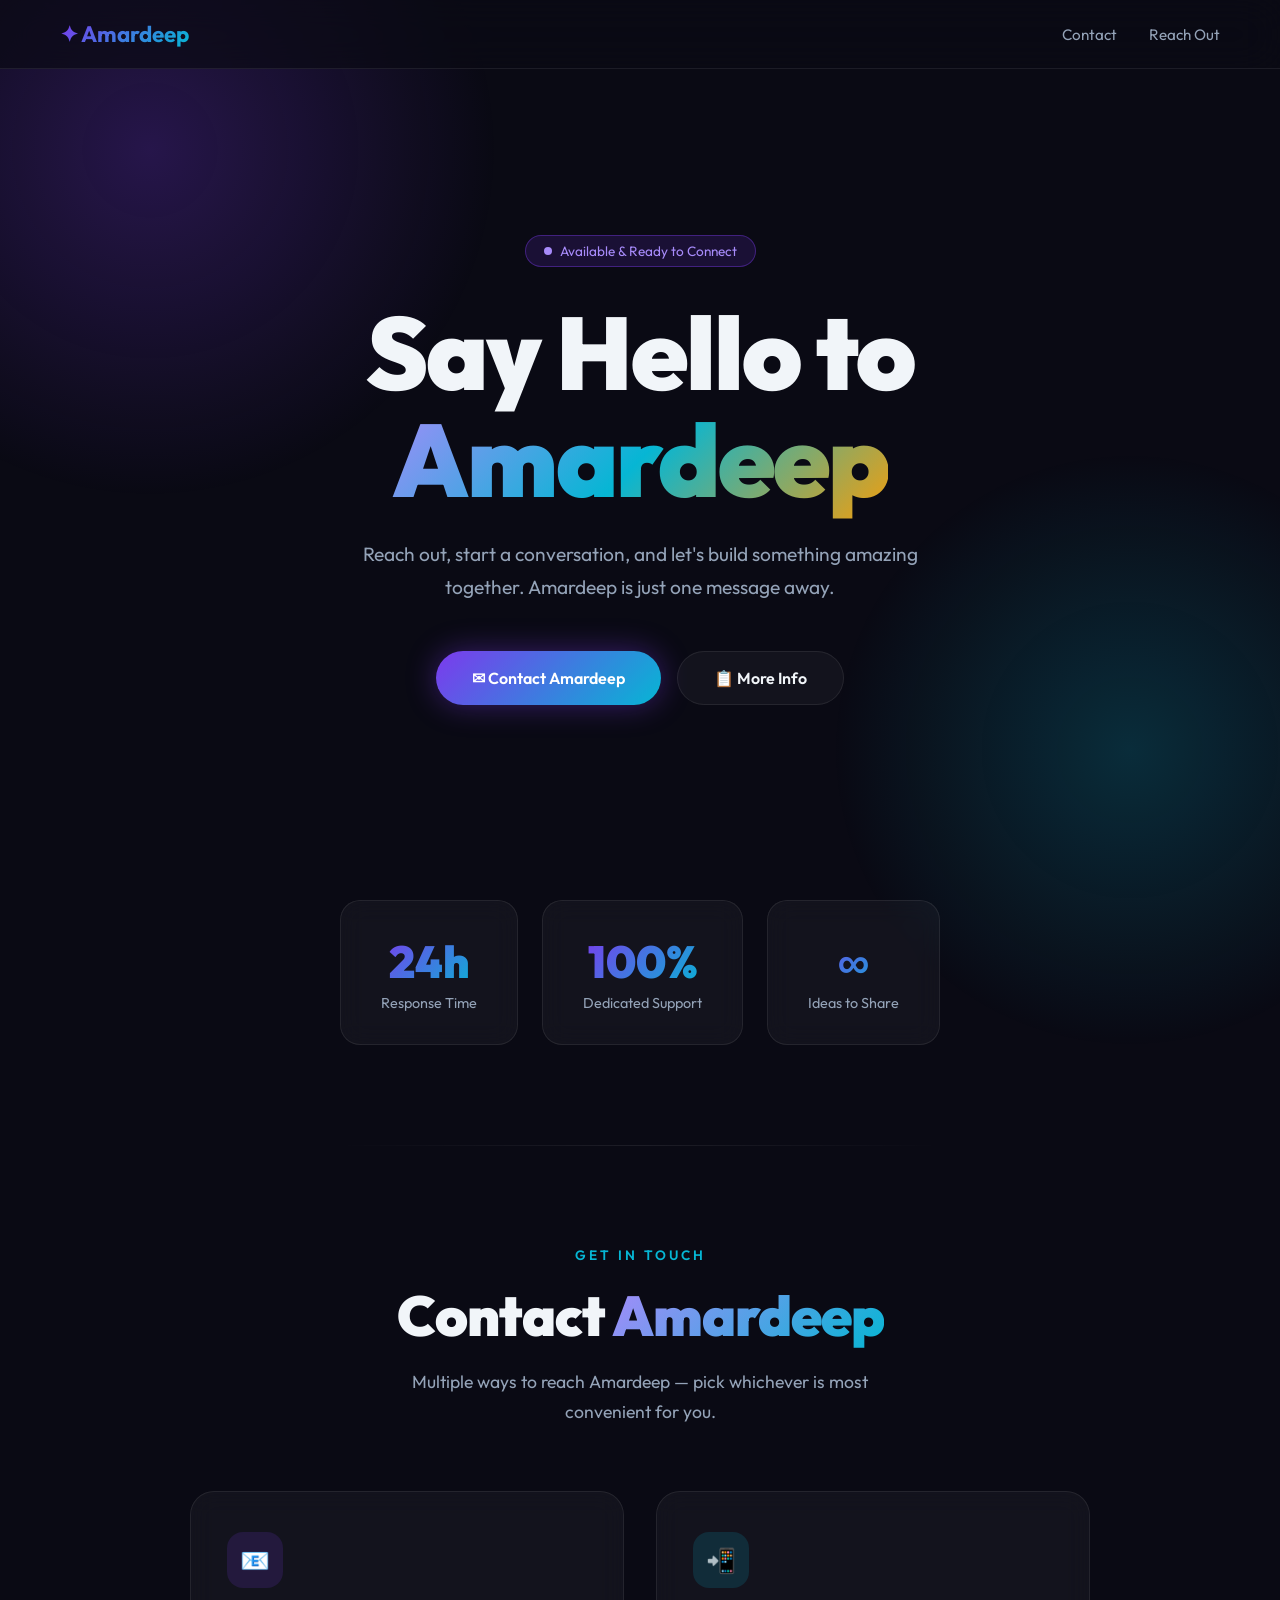
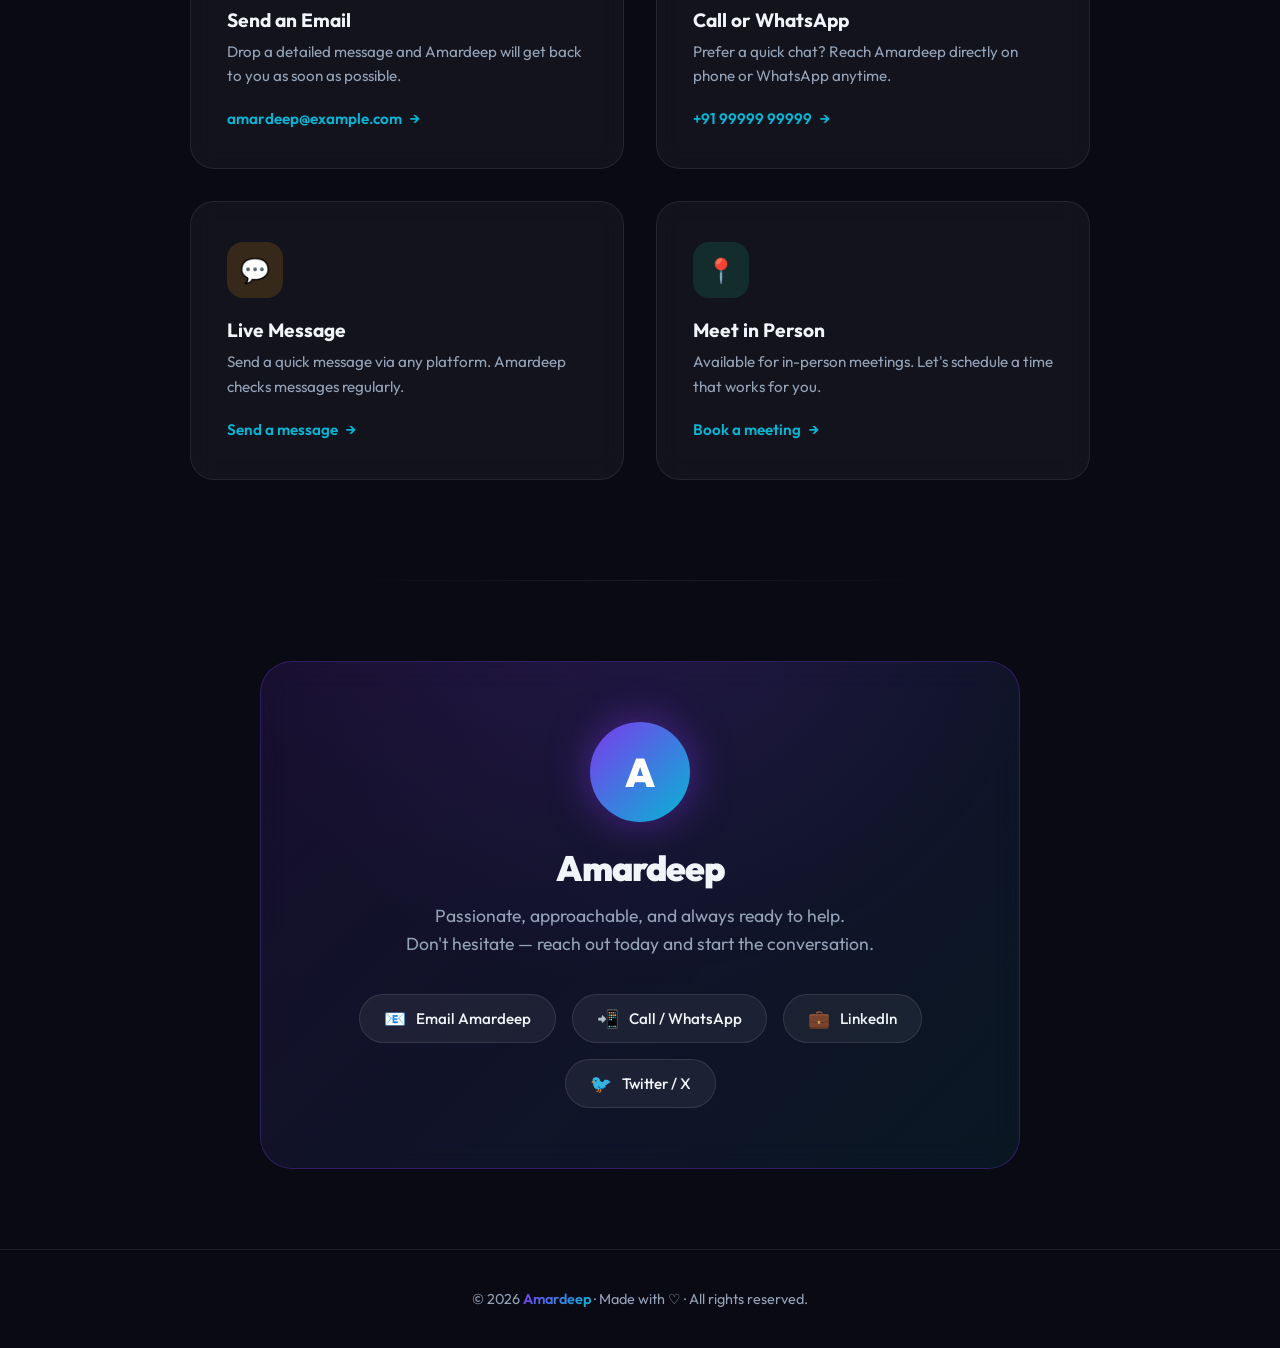
==== commit dafbf0e3: "Add Amardeep contact landing page" ====
--- a/index.html
+++ b/index.html
@@ -1,1157 +1,501 @@
 <!DOCTYPE html>
 <html lang="en">
 <head>
-<meta charset="UTF-8">
-<meta name="viewport" content="width=device-width, initial-scale=1.0">
-
-<title>mummypapahomehealthcare</title>
-
-<link rel="preconnect" href="https://fonts.googleapis.com">
-<!-- Bootstrap 5 CSS -->
-<link href="https://cdn.jsdelivr.net/npm/bootstrap@5.3.3/dist/css/bootstrap.min.css" rel="stylesheet">
-
-<!-- Font Awesome -->
-<link rel="stylesheet" href="https://cdnjs.cloudflare.com/ajax/libs/font-awesome/6.5.2/css/all.min.css">
-
-<link rel="stylesheet" href="css/style.css">
+  <meta charset="UTF-8" />
+  <meta name="viewport" content="width=device-width, initial-scale=1.0" />
+  <meta name="description" content="Welcome — Get in touch with Amardeep today." />
+  <title>Contact Amardeep</title>
+  <link href="https://fonts.googleapis.com/css2?family=Outfit:wght@300;400;600;700;900&display=swap" rel="stylesheet" />
+  <style>
+    *, *::before, *::after { box-sizing: border-box; margin: 0; padding: 0; }
+
+    :root {
+      --bg: #0a0a14;
+      --surface: rgba(255,255,255,0.04);
+      --border: rgba(255,255,255,0.08);
+      --accent1: #7c3aed;
+      --accent2: #06b6d4;
+      --accent3: #f59e0b;
+      --text: #f1f5f9;
+      --muted: #94a3b8;
+    }
+
+    html { scroll-behavior: smooth; }
+
+    body {
+      font-family: 'Outfit', sans-serif;
+      background: var(--bg);
+      color: var(--text);
+      min-height: 100vh;
+      overflow-x: hidden;
+    }
+
+    /* ── Animated background ── */
+    .bg-glow {
+      position: fixed; inset: 0; z-index: 0; pointer-events: none;
+    }
+    .bg-glow::before {
+      content: '';
+      position: absolute;
+      width: 700px; height: 700px;
+      border-radius: 50%;
+      background: radial-gradient(circle, rgba(124,58,237,0.25) 0%, transparent 70%);
+      top: -200px; left: -200px;
+      animation: drift1 12s ease-in-out infinite alternate;
+    }
+    .bg-glow::after {
+      content: '';
+      position: absolute;
+      width: 600px; height: 600px;
+      border-radius: 50%;
+      background: radial-gradient(circle, rgba(6,182,212,0.2) 0%, transparent 70%);
+      bottom: -150px; right: -150px;
+      animation: drift2 10s ease-in-out infinite alternate;
+    }
+    @keyframes drift1 { from { transform: translate(0,0); } to { transform: translate(60px, 40px); } }
+    @keyframes drift2 { from { transform: translate(0,0); } to { transform: translate(-50px, -60px); } }
+
+    /* ── Floating particles ── */
+    .particles { position: fixed; inset: 0; z-index: 0; overflow: hidden; pointer-events: none; }
+    .particle {
+      position: absolute;
+      border-radius: 50%;
+      opacity: 0;
+      animation: float-up linear infinite;
+    }
+    @keyframes float-up {
+      0%   { transform: translateY(100vh) scale(0); opacity: 0; }
+      10%  { opacity: 0.6; }
+      90%  { opacity: 0.3; }
+      100% { transform: translateY(-10vh) scale(1); opacity: 0; }
+    }
+
+    /* ── Nav ── */
+    nav {
+      position: fixed; top: 0; left: 0; right: 0; z-index: 100;
+      display: flex; align-items: center; justify-content: space-between;
+      padding: 20px 60px;
+      background: rgba(10,10,20,0.7);
+      backdrop-filter: blur(20px);
+      border-bottom: 1px solid var(--border);
+    }
+    .nav-logo {
+      font-size: 1.4rem; font-weight: 700;
+      background: linear-gradient(135deg, var(--accent1), var(--accent2));
+      -webkit-background-clip: text; -webkit-text-fill-color: transparent;
+      background-clip: text;
+    }
+    .nav-links { display: flex; gap: 32px; list-style: none; }
+    .nav-links a {
+      color: var(--muted); text-decoration: none; font-size: 0.95rem;
+      transition: color 0.3s;
+    }
+    .nav-links a:hover { color: var(--text); }
+
+    /* ── Hero ── */
+    .hero {
+      position: relative; z-index: 1;
+      min-height: 100vh;
+      display: flex; flex-direction: column;
+      align-items: center; justify-content: center;
+      text-align: center;
+      padding: 120px 24px 80px;
+    }
+    .hero-badge {
+      display: inline-flex; align-items: center; gap: 8px;
+      background: rgba(124,58,237,0.15);
+      border: 1px solid rgba(124,58,237,0.4);
+      border-radius: 50px;
+      padding: 6px 18px; font-size: 0.85rem; color: #a78bfa;
+      margin-bottom: 32px;
+      animation: fade-in-down 0.7s ease both;
+    }
+    .hero-badge .dot {
+      width: 8px; height: 8px; border-radius: 50%;
+      background: #a78bfa;
+      animation: pulse-dot 2s ease infinite;
+    }
+    @keyframes pulse-dot {
+      0%,100% { box-shadow: 0 0 0 0 rgba(167,139,250,0.5); }
+      50%      { box-shadow: 0 0 0 6px rgba(167,139,250,0); }
+    }
+
+    .hero h1 {
+      font-size: clamp(3rem, 8vw, 6.5rem);
+      font-weight: 900; line-height: 1.05; letter-spacing: -2px;
+      animation: fade-in-up 0.8s ease 0.1s both;
+    }
+    .hero h1 .gradient-text {
+      background: linear-gradient(135deg, #a78bfa 0%, #06b6d4 50%, #f59e0b 100%);
+      -webkit-background-clip: text; -webkit-text-fill-color: transparent;
+      background-clip: text;
+    }
+    .hero-sub {
+      margin-top: 24px; max-width: 560px;
+      font-size: 1.2rem; color: var(--muted); line-height: 1.7;
+      animation: fade-in-up 0.8s ease 0.25s both;
+    }
+    .hero-cta {
+      margin-top: 48px; display: flex; gap: 16px; flex-wrap: wrap; justify-content: center;
+      animation: fade-in-up 0.8s ease 0.4s both;
+    }
+    .btn-primary {
+      display: inline-flex; align-items: center; gap: 10px;
+      padding: 16px 36px; border-radius: 50px;
+      background: linear-gradient(135deg, var(--accent1), var(--accent2));
+      color: #fff; font-size: 1rem; font-weight: 600;
+      text-decoration: none; border: none; cursor: pointer;
+      transition: transform 0.25s, box-shadow 0.25s;
+      box-shadow: 0 0 30px rgba(124,58,237,0.4);
+    }
+    .btn-primary:hover { transform: translateY(-3px); box-shadow: 0 8px 40px rgba(124,58,237,0.55); }
+    .btn-secondary {
+      display: inline-flex; align-items: center; gap: 10px;
+      padding: 16px 36px; border-radius: 50px;
+      background: var(--surface);
+      border: 1px solid var(--border);
+      color: var(--text); font-size: 1rem; font-weight: 600;
+      text-decoration: none; cursor: pointer;
+      transition: transform 0.25s, border-color 0.25s;
+    }
+    .btn-secondary:hover { transform: translateY(-3px); border-color: rgba(255,255,255,0.25); }
+
+    /* ── Stats ── */
+    .stats {
+      position: relative; z-index: 1;
+      display: flex; flex-wrap: wrap; justify-content: center; gap: 24px;
+      padding: 0 24px 100px;
+    }
+    .stat-card {
+      background: var(--surface);
+      border: 1px solid var(--border);
+      border-radius: 20px;
+      padding: 32px 40px; text-align: center;
+      backdrop-filter: blur(12px);
+      transition: transform 0.3s, border-color 0.3s;
+    }
+    .stat-card:hover { transform: translateY(-6px); border-color: rgba(124,58,237,0.4); }
+    .stat-number {
+      font-size: 2.8rem; font-weight: 900;
+      background: linear-gradient(135deg, var(--accent1), var(--accent2));
+      -webkit-background-clip: text; -webkit-text-fill-color: transparent;
+      background-clip: text;
+    }
+    .stat-label { font-size: 0.9rem; color: var(--muted); margin-top: 4px; }
+
+    /* ── Contact Section ── */
+    #contact {
+      position: relative; z-index: 1;
+      padding: 100px 24px;
+    }
+    .section-label {
+      text-align: center; font-size: 0.85rem; font-weight: 600;
+      letter-spacing: 3px; text-transform: uppercase;
+      color: var(--accent2); margin-bottom: 16px;
+    }
+    .section-title {
+      text-align: center;
+      font-size: clamp(2rem, 5vw, 3.5rem);
+      font-weight: 900; letter-spacing: -1px;
+      margin-bottom: 16px;
+    }
+    .section-sub {
+      text-align: center; color: var(--muted);
+      font-size: 1.1rem; max-width: 520px; margin: 0 auto 64px; line-height: 1.7;
+    }
+
+    .contact-grid {
+      display: grid;
+      grid-template-columns: 1fr 1fr;
+      gap: 32px; max-width: 900px; margin: 0 auto;
+    }
+    @media (max-width: 700px) { .contact-grid { grid-template-columns: 1fr; } }
+
+    .contact-card {
+      background: var(--surface);
+      border: 1px solid var(--border);
+      border-radius: 24px; padding: 40px 36px;
+      backdrop-filter: blur(12px);
+      transition: transform 0.3s, border-color 0.3s, box-shadow 0.3s;
+      position: relative; overflow: hidden;
+    }
+    .contact-card::before {
+      content: '';
+      position: absolute; top: 0; left: 0; right: 0; height: 2px;
+      background: linear-gradient(90deg, var(--accent1), var(--accent2));
+      opacity: 0; transition: opacity 0.3s;
+    }
+    .contact-card:hover { transform: translateY(-8px); border-color: rgba(124,58,237,0.35); box-shadow: 0 20px 60px rgba(124,58,237,0.15); }
+    .contact-card:hover::before { opacity: 1; }
+
+    .contact-icon {
+      width: 56px; height: 56px; border-radius: 16px;
+      display: flex; align-items: center; justify-content: center;
+      font-size: 1.5rem; margin-bottom: 20px;
+    }
+    .contact-card h3 { font-size: 1.2rem; font-weight: 700; margin-bottom: 8px; }
+    .contact-card p { color: var(--muted); font-size: 0.95rem; line-height: 1.6; margin-bottom: 20px; }
+    .contact-link {
+      display: inline-flex; align-items: center; gap: 8px;
+      color: var(--accent2); font-weight: 600; text-decoration: none;
+      font-size: 0.95rem; transition: gap 0.2s;
+    }
+    .contact-link:hover { gap: 14px; }
+
+    /* ── Amardeep Spotlight ── */
+    .amardeep-section {
+      position: relative; z-index: 1;
+      padding: 80px 24px;
+    }
+    .amardeep-card {
+      max-width: 760px; margin: 0 auto;
+      background: linear-gradient(135deg, rgba(124,58,237,0.12), rgba(6,182,212,0.08));
+      border: 1px solid rgba(124,58,237,0.3);
+      border-radius: 32px; padding: 60px 48px;
+      text-align: center; backdrop-filter: blur(16px);
+      position: relative; overflow: hidden;
+    }
+    .amardeep-card::after {
+      content: '';
+      position: absolute; inset: 0;
+      background: radial-gradient(circle at 50% -20%, rgba(124,58,237,0.15), transparent 60%);
+      pointer-events: none;
+    }
+    .avatar {
+      width: 100px; height: 100px; border-radius: 50%;
+      background: linear-gradient(135deg, var(--accent1), var(--accent2));
+      display: flex; align-items: center; justify-content: center;
+      font-size: 2.5rem; font-weight: 900; color: #fff;
+      margin: 0 auto 24px;
+      box-shadow: 0 0 40px rgba(124,58,237,0.5);
+      position: relative; z-index: 1;
+      animation: avatar-glow 3s ease-in-out infinite;
+    }
+    @keyframes avatar-glow {
+      0%,100% { box-shadow: 0 0 30px rgba(124,58,237,0.5); }
+      50%      { box-shadow: 0 0 60px rgba(6,182,212,0.6); }
+    }
+    .amardeep-card h2 {
+      font-size: 2.2rem; font-weight: 900; letter-spacing: -1px;
+      margin-bottom: 12px; position: relative; z-index: 1;
+    }
+    .amardeep-card .tagline {
+      color: var(--muted); font-size: 1.1rem; margin-bottom: 36px;
+      position: relative; z-index: 1; line-height: 1.6;
+    }
+    .contact-methods {
+      display: flex; flex-wrap: wrap; gap: 16px; justify-content: center;
+      position: relative; z-index: 1;
+    }
+    .method-pill {
+      display: inline-flex; align-items: center; gap: 10px;
+      background: rgba(255,255,255,0.06);
+      border: 1px solid rgba(255,255,255,0.1);
+      border-radius: 50px; padding: 12px 24px;
+      font-size: 0.95rem; font-weight: 500;
+      text-decoration: none; color: var(--text);
+      transition: all 0.3s;
+    }
+    .method-pill:hover {
+      background: rgba(124,58,237,0.2);
+      border-color: rgba(124,58,237,0.5);
+      transform: translateY(-2px);
+    }
+    .pill-icon { font-size: 1.1rem; }
+
+    /* ── Footer ── */
+    footer {
+      position: relative; z-index: 1;
+      text-align: center; padding: 40px 24px;
+      border-top: 1px solid var(--border);
+      color: var(--muted); font-size: 0.9rem;
+    }
+    footer span {
+      background: linear-gradient(135deg, var(--accent1), var(--accent2));
+      -webkit-background-clip: text; -webkit-text-fill-color: transparent;
+      background-clip: text; font-weight: 600;
+    }
+
+    /* ── Keyframes ── */
+    @keyframes fade-in-up {
+      from { opacity: 0; transform: translateY(28px); }
+      to   { opacity: 1; transform: translateY(0); }
+    }
+    @keyframes fade-in-down {
+      from { opacity: 0; transform: translateY(-16px); }
+      to   { opacity: 1; transform: translateY(0); }
+    }
+
+    /* ── Responsive ── */
+    @media (max-width: 600px) {
+      nav { padding: 16px 24px; }
+      .nav-links { display: none; }
+      .amardeep-card { padding: 40px 24px; }
+    }
+
+    .divider {
+      border: none; height: 1px;
+      background: linear-gradient(90deg, transparent, var(--border), transparent);
+      margin: 0 auto; max-width: 600px;
+    }
+  </style>
 </head>
-<!-- TOP HEADER -->
-<div class="top-header">
-    <div class="container">
-        <div class="row align-items-center">
-
-            <div class="col-lg-5">
-                <div class="top-info">
-                    <a href="tel:+919058478003"><i class="fas fa-phone-alt"></i> +91 90584 78003</a>
-                    <a href="tel:+919211650226"><i class="fas fa-phone-alt"></i> +91 92116 50226</a>
-                    <a href="mailto:infomummypapahomecare@gmail.com"><i class="fas fa-envelope"></i> infomummypapahomecare@gmail.com</a>
-                </div>
-            </div>
-
-          <div class="col-lg-7 text-end">
-    <div class="top-info top-info-right">
-
-        <a href="#">
-            <i class="far fa-clock"></i>
-            24/7 Care Support
-        </a>
-
-        <a href="#" class="login-btn" 
-        data-bs-toggle="modal"
-        data-bs-target="#loginModal">
-            <i class="fa-regular fa-user"></i>
-            Login
-        </a>
-
-        <a href="#" class="register-btn"   data-bs-toggle="modal"
-        data-bs-target="#registerModal">
-            <i class="fa-solid fa-user-plus"></i>
-            Register
-        </a>
-
-        <a href="#" class="book-btn" data-bs-toggle="modal" data-bs-target="#contactOptionModal">
-            <i class="fa-solid fa-calendar-days"></i>
-            Book Appointment
-        </a>
-
-    </div>
-</div>
-
-        </div>
-    </div>
-</div>
-
-<!-- MAIN HEADER -->
-<nav class="navbar navbar-expand-lg main-header sticky-top py-0">
-    <div class="container">
-
-        <!-- Logo -->
-        <a class="navbar-brand" href="/index.html">
-            <img src="images/logo.jpeg" alt="">
-        </a>
-
-        <!-- Desktop Menu -->
-        <div class="collapse navbar-collapse d-none d-lg-flex" id="mainMenu">
-
-            <ul class="navbar-nav ms-auto">
-                <li class="nav-item"><a class="nav-link active" href="/index.html">Home</a></li>
-                <li class="nav-item"><a class="nav-link" href="./aboutus.html">About Us</a></li>
-                <li class="nav-item"><a class="nav-link" href="./services.html">Services</a></li>
-                <li class="nav-item"><a class="nav-link" href="./caregivers.html">Caregivers</a></li>
-                <li class="nav-item"><a class="nav-link" href="./process.html">Our Process</a></li>
-                <li class="nav-item"><a class="nav-link" href="./testimonials.html">Testimonials</a></li>
-                <li class="nav-item"><a class="nav-link" href="./contactus.html">Contact Us</a></li>
-            </ul>
-
-            <a href="#" class="enquiry-btn ms-3"
-        data-bs-toggle="modal"
-        data-bs-target="#contactOptionModal">
-                ENQUIRY NOW
-                <i class="fas fa-comment-dots"></i>
-            </a>
-
-        </div>
-
-        <!-- Mobile Toggle -->
-        <button
-            class="navbar-toggler border-0 d-lg-none"
-            type="button"
-            data-bs-toggle="offcanvas"
-            data-bs-target="#mobileMenu">
-
-            <i class="fa-solid fa-bars-staggered"></i>
-
-        </button>
-
-    </div>
-</nav>
-<!-- MOBILE SLIDER -->
-<div class="offcanvas offcanvas-start" tabindex="-1" id="mobileMenu">
-
-    <div class="offcanvas-header">
-        <img src="images/logo.jpeg" class="logo" alt="">
-        <button type="button"
-            class="btn-close btn-close-white"
-            data-bs-dismiss="offcanvas">
-        </button>
-    </div>
-
-    <div class="offcanvas-body">
-
-        <ul class="navbar-nav">
-
-            <li><a class="nav-link" href="index.html">HOME</a></li>
-            <li><a class="nav-link" href="./aboutus.html">ABOUT US</a></li>
-            <li><a class="nav-link" href="./services.html">SERVICES</a></li>
-            <li><a class="nav-link" href="./caregivers.html">CAREGIVERS</a></li>
-            <li><a class="nav-link" href="./process.html">OUR PROCESS</a></li>
-            <li><a class="nav-link" href="./testimonials.html">TESTIMONIALS</a></li>
-            <li><a class="nav-link" href="./contactus.html">CONTACT US</a></li>
-
-        </ul>
-
-        <a href="#" class="mobile-enquiry" data-bs-toggle="modal" data-bs-target="#contactOptionModal">
-          ENQUIRY NOW <i class="fas fa-comment-dots"></i>
-        </a>
-
-        <div class="mobile-contact">
-           <ul>
-            <li>
-              <a href="tel:+919058478003">
-                <i class="fas fa-phone"></i>
-                +91 90584 78003
-              </a>
-            </li>
-            <li>
-              <a href="tel:+919211650226">
-                <i class="fas fa-phone"></i>
-                +91 92116 50226
-              </a>
-            </li>
-            <li>
-              <a href="mailto:infomummypapahomecare@gmail.com">
-                <i class="fas fa-envelope"></i>
-                infomummypapahomecare@gmail.com
-              </a>
-            </li>
-            <li>
-              <a href="https://maps.google.com/?q=BHUTANI+GRANDTHUM+GROUP+108,+Tower+B,+27th+Floor,+Unit+30B,+Plot+No.+7,+Sector+Techzone-4,+Greater+Noida,+Gautam+Buddha+Nagar,+Uttar+Pradesh+–+201308" target="_blank" style="color: inherit; text-decoration: none;">
-                <i class="fas fa-location-dot"></i>
-                BHUTANI GRANDTHUM GROUP 108, Tower B, 27th Floor, Unit 30B, Sector Techzone-4, Greater Noida - 201308
-              </a>
-            </li>
-           </ul>
-        </div>
-  
-    <div class="top-info top-info-right">
-
-        <a href="#" class="login-btn" 
-        data-bs-toggle="modal"
-        data-bs-target="#loginModal">
-            <i class="fa-regular fa-user"></i>
-            Login
-        </a>
-
-        <a href="#" class="register-btn"   data-bs-toggle="modal"
-        data-bs-target="#registerModal">
-            <i class="fa-solid fa-user-plus"></i>
-            Register
-        </a>
-
-        <a href="#" class="book-btn" data-bs-toggle="modal" data-bs-target="#contactOptionModal">
-            <i class="fa-solid fa-calendar-days"></i>
-            Book Appointment
-        </a>
-
-    </div>
-
-        <div class="mobile-social">
-
-            <a href="#">
-                <i class="fab fa-facebook-f"></i>
-            </a>
-
-            <a href="#">
-                <i class="fab fa-instagram"></i>
-            </a>
-
-            <a href="#" data-bs-toggle="modal" data-bs-target="#contactOptionModal">
-                <i class="fab fa-whatsapp"></i>
-            </a>
-
-            <a href="#">
-                <i class="fab fa-youtube"></i>
-            </a>
-
-        </div>
-
-    </div>
-
-</div>
-<section class="hero-section">
-       <img src="images/hero-bg.png"
-         class="hero-bg"
-         alt="">
-  <div class="container">
-    <div class="row align-items-center">
-
-      <!-- Left Content -->
-      <div class="col-lg-5">
-        <div class="hero-content">
-
-          <h1>
-            Care with <span class="pink">Love, ♡</span><br>
-            Service with <span class="green">Trust</span>
-          </h1>
-
-          <p>
-            Professional and compassionate home care
-            services for your loved ones.
-          </p>
-
-          <div class="hero-btns">
-            <a href="#" class="btn-book" data-bs-toggle="modal" data-bs-target="#contactOptionModal">
-              Book Home Care
-              <i class="fa-solid fa-arrow-right"></i>
-            </a>
-
-            <a href="#" class="btn-enquiry" data-bs-toggle="modal" data-bs-target="#contactOptionModal">
-              Enquiry Now
-              <i class="fa-solid fa-comment-dots"></i>
-            </a>
-          </div>
-
-       
-
-        </div>
+<body>
+
+  <!-- Background -->
+  <div class="bg-glow"></div>
+  <div class="particles" id="particles"></div>
+
+  <!-- Nav -->
+  <nav>
+    <div class="nav-logo">&#10022; Amardeep</div>
+    <ul class="nav-links">
+      <li><a href="#contact">Contact</a></li>
+      <li><a href="#reach-out">Reach Out</a></li>
+    </ul>
+  </nav>
+
+  <!-- Hero -->
+  <section class="hero">
+    <div class="hero-badge">
+      <span class="dot"></span>
+      Available &amp; Ready to Connect
+    </div>
+    <h1>
+      Say Hello to<br />
+      <span class="gradient-text">Amardeep</span>
+    </h1>
+    <p class="hero-sub">
+      Reach out, start a conversation, and let's build something amazing together.
+      Amardeep is just one message away.
+    </p>
+    <div class="hero-cta">
+      <a href="#reach-out" class="btn-primary" id="hero-contact-btn">
+        &#9993; Contact Amardeep
+      </a>
+      <a href="#contact" class="btn-secondary" id="hero-info-btn">
+        &#128203; More Info
+      </a>
+    </div>
+  </section>
+
+  <!-- Stats -->
+  <section class="stats">
+    <div class="stat-card">
+      <div class="stat-number">24h</div>
+      <div class="stat-label">Response Time</div>
+    </div>
+    <div class="stat-card">
+      <div class="stat-number">100%</div>
+      <div class="stat-label">Dedicated Support</div>
+    </div>
+    <div class="stat-card">
+      <div class="stat-number">&#8734;</div>
+      <div class="stat-label">Ideas to Share</div>
+    </div>
+  </section>
+
+  <hr class="divider" />
+
+  <!-- Contact Section -->
+  <section id="contact">
+    <p class="section-label">Get in Touch</p>
+    <h2 class="section-title">Contact <span style="background:linear-gradient(135deg,#a78bfa,#06b6d4);-webkit-background-clip:text;-webkit-text-fill-color:transparent;background-clip:text;">Amardeep</span></h2>
+    <p class="section-sub">Multiple ways to reach Amardeep &mdash; pick whichever is most convenient for you.</p>
+
+    <div class="contact-grid">
+      <div class="contact-card" id="card-email">
+        <div class="contact-icon" style="background:rgba(124,58,237,0.15);">&#128231;</div>
+        <h3>Send an Email</h3>
+        <p>Drop a detailed message and Amardeep will get back to you as soon as possible.</p>
+        <a href="mailto:amardeep@example.com" class="contact-link" id="link-email">
+          amardeep@example.com <span>&#8594;</span>
+        </a>
       </div>
-
-      <!-- Right Image -->
-      <div class="col-lg-7">
-        <div class="hero-image">
-
-          <div class="image-circle">
-            <img src="images/hero-caregiver.png" alt="">
-          </div>
-
-          <div class="hero-logo">
-            <img src="images/logo.jpeg" alt="">
-          </div>
-
-          <div class="leaf leaf-1">
-            <i class="fa-solid fa-leaf"></i>
-          </div>
-
-          <div class="leaf leaf-2">
-            <i class="fa-solid fa-leaf"></i>
-          </div>
-
-        </div>
+      <div class="contact-card" id="card-phone">
+        <div class="contact-icon" style="background:rgba(6,182,212,0.15);">&#128242;</div>
+        <h3>Call or WhatsApp</h3>
+        <p>Prefer a quick chat? Reach Amardeep directly on phone or WhatsApp anytime.</p>
+        <a href="tel:+919999999999" class="contact-link" id="link-phone">
+          +91 99999 99999 <span>&#8594;</span>
+        </a>
       </div>
-
-    </div>
-  </div>
-</section>
-
-<section class="about-section">
-    <div class="bg-circle"></div>
-    <div class="top-ring"></div>
-
-    <div class="dot-pattern dot-left"></div>
-    <div class="dot-pattern dot-right"></div>
-
-    <div class="container">
-
-        <div class="row align-items-center">
-
-            <!-- Left Image -->
-            <div class="col-lg-6">
-
-                <div class="about-img">
-
-                    <img src="images/about-care.png" alt="About Home Care">
-
-                    <div class="exp-box">
-
-                        <i class="fa-regular fa-heart"></i>
-
-                        <h2>10+</h2>
-
-                        <span>Years</span>
-
-                        <p>Experience</p>
-
-                    </div>
-
-                </div>
-
-            </div>
-
-            <!-- Right Content -->
-            <div class="col-lg-6">
-
-                <div class="about-content">
-
-                    <span class="about-tag">
-                        <i class="fa-solid fa-hand-holding-heart"></i>
-                        ABOUT US
-                    </span>
-
-                    <h2  class="section-title">
-                        Compassionate Home
-                        Care Services For Your
-                        <span>Loved Ones</span>
-                    </h2>
-
-                    <div class="title-line"></div>
-
-                    <p>
-                        At Mummy Papa Home Care Services, we are dedicated to
-                        providing professional, reliable, and compassionate
-                        care for elderly individuals, patients, and families
-                        who need assistance at home.
-                    </p>
-
-                    <p>
-                        Our trained caregivers and healthcare professionals
-                        ensure comfort, dignity, safety, and emotional support
-                        while helping your loved ones live independently.
-                    </p>
-
-                    <div class="feature-grid">
-
-                        <div class="feature-item">
-                            <div class="feature-icon">
-                                <i class="fa-solid fa-user-nurse"></i>
-                            </div>
-
-                            <div>
-                                <h5>Experienced</h5>
-                                <h5>Caregivers</h5>
-                            </div>
-                        </div>
-
-                        <div class="feature-item">
-                            <div class="feature-icon">
-                                <i class="fa-solid fa-notes-medical"></i>
-                            </div>
-
-                            <div>
-                                <h5>Personalized</h5>
-                                <h5>Care Plans</h5>
-                            </div>
-                        </div>
-
-                        <div class="feature-item">
-                            <div class="feature-icon pink">
-                                <i class="fa-solid fa-heart-circle-check"></i>
-                            </div>
-
-                            <div>
-                                <h5>24/7 Home</h5>
-                                <h5>Care Support</h5>
-                            </div>
-                        </div>
-
-                        <div class="feature-item">
-                            <div class="feature-icon pink">
-                                <i class="fa-solid fa-shield-heart"></i>
-                            </div>
-
-                            <div>
-                                <h5>Trusted &</h5>
-                                <h5>Reliable Service</h5>
-                            </div>
-                        </div>
-
-                    </div>
-
-                    <a href="#" class="about-btn">
-                        Learn More
-                        <i class="fa-solid fa-arrow-right"></i>
-                    </a>
-
-                </div>
-
-            </div>
-
-        </div>
-
-    </div>
-
-    <div class="leaf-decoration">
-        <img src="images/leaf.png" alt="">
-    </div>
-
-</section>
-<section class="services-section">
-    <div class="container">
-
-        <div class="section-heading text-center">
-            <span class="sub-title">
-                🌿 OUR HOME CARE SERVICES 🌿
-            </span>
-
-            <h2  class="section-title">Comprehensive Care Solutions</h2>
-
-            <p>
-                Tailored to meet your loved one's needs.
-            </p>
-        </div>
-
-        <div class="row g-4">
-
-            <!-- Service 1 -->
-            <div class="col-lg-2 col-md-4 col-6">
-                <div class="service-card">
-                    <div class="service-img">
-                        <img src="images/elder-care.png" alt="">
-                    </div>
-
-                    <h4>Elder Care</h4>
-
-                    <p>
-                        Compassionate care and support for senior citizens at home.
-                    </p>
-
-                    <a href="#">
-                        Learn More
-                        <i class="fa-solid fa-arrow-right"></i>
-                    </a>
-                </div>
-            </div>
-
-            <!-- Service 2 -->
-            <div class="col-lg-2 col-md-4 col-6">
-                <div class="service-card">
-                    <div class="service-img">
-                        <img src="images/nursing-care.png" alt="">
-                    </div>
-
-                    <h4>Nursing Care</h4>
-
-                    <p>
-                        Skilled nursing care by qualified and experienced nurses.
-                    </p>
-
-                    <a href="#">
-                        Learn More
-                        <i class="fa-solid fa-arrow-right"></i>
-                    </a>
-                </div>
-            </div>
-
-            <!-- Service 3 -->
-            <div class="col-lg-2 col-md-4 col-6">
-                <div class="service-card">
-                    <div class="service-img">
-                        <img src="images/medical-assistance.png" alt="">
-                    </div>
-
-                    <h4>Medical Assistance</h4>
-
-                    <p>
-                        Timely medication management and medical support.
-                    </p>
-
-                    <a href="#">
-                        Learn More
-                        <i class="fa-solid fa-arrow-right"></i>
-                    </a>
-                </div>
-            </div>
-
-            <!-- Service 4 -->
-            <div class="col-lg-2 col-md-4 col-6">
-                <div class="service-card">
-                    <div class="service-img">
-                        <img src="images/home-assistance.png" alt="">
-                    </div>
-
-                    <h4>Home Assistance</h4>
-
-                    <p>
-                        Help with daily chores and household management.
-                    </p>
-
-                    <a href="#">
-                        Learn More
-                        <i class="fa-solid fa-arrow-right"></i>
-                    </a>
-                </div>
-            </div>
-
-            <!-- Service 5 -->
-            <div class="col-lg-2 col-md-4 col-6">
-                <div class="service-card">
-                    <div class="service-img">
-                        <img src="images/patient-care.png" alt="">
-                    </div>
-
-                    <h4>Patient Care</h4>
-
-                    <p>
-                        Personal care and attention for a better quality of life.
-                    </p>
-
-                    <a href="#">
-                        Learn More
-                        <i class="fa-solid fa-arrow-right"></i>
-                    </a>
-                </div>
-            </div>
-
-            <!-- Service 6 -->
-            <div class="col-lg-2 col-md-4 col-6">
-                <div class="service-card">
-                    <div class="service-img">
-                        <img src="images/post-surgery.png" alt="">
-                    </div>
-
-                    <h4>Post Surgery Care</h4>
-
-                    <p>
-                        Specialized care for faster recovery at home.
-                    </p>
-
-                    <a href="#">
-                        Learn More
-                        <i class="fa-solid fa-arrow-right"></i>
-                    </a>
-                </div>
-            </div>
-
-        </div>
-
-        
-
-    </div>
-</section>
-<section class="why-banner">
-
-    <div class="container">
-    <div class="section-heading text-center mb-4">
-            <span class="sub-title">
-                🌿 WHY CHOOSE US 🌿
-            </span>
-
-            <h2 class="section-title">Why Families Trust Us</h2>
-
-          
-        </div>
-        <div class="banner-content">
-
-           <div class="trust-wrapper">
-
-            <div class="trust-box">
-                <div class="trust-icon green">
-                    <i class="fa-solid fa-shield-heart"></i>
-                </div>
-
-                <div class="trust-content">
-                    <h4>Verified & Trained Caregivers</h4>
-                    <p>
-                        All our caregivers are background verified and professionally trained.
-                    </p>
-                </div>
-            </div>
-
-            <div class="trust-box">
-                <div class="trust-icon green">
-                    <i class="fa-solid fa-hand-holding-heart"></i>
-                </div>
-
-                <div class="trust-content">
-                    <h4>Personalized Care Plans</h4>
-                    <p>
-                        We create customized care plans tailored to individual needs.
-                    </p>
-                </div>
-            </div>
-
-            <div class="trust-box">
-                <div class="trust-icon pink">
-                    <i class="fa-solid fa-rotate"></i>
-                </div>
-
-                <div class="trust-content">
-                    <h4>24/7 Support & Assistance</h4>
-                    <p>
-                        Round-the-clock support for emergencies and assistance.
-                    </p>
-                </div>
-            </div>
-
-            <div class="trust-box">
-                <div class="trust-icon blue">
-                    <i class="fa-solid fa-hands-holding-circle"></i>
-                </div>
-
-                <div class="trust-content">
-                    <h4>Compassionate & Reliable</h4>
-                    <p>
-                        We treat your loved ones like family with love and respect.
-                    </p>
-                </div>
-            </div>
-            </div>
-
-        </div>
-    </div>
-
-</section>
-
-<section class="certificate-section">
-    <div class="container">
-
-        <div class="section-heading text-center">
-            <span class="sub-title">
-                🌿 OUR CERTIFICATIONS 🌿
-            </span>
-            <h2 class="section-title">Trusted & Certified Excellence</h2>
-            <p>Recognized certifications that reflect our commitment to quality, compliance, and customer satisfaction.</p>
-        </div>
-
-  <div class="certificate-wrapper">
-
-    <div class="certificate-card">
-        <div class="certificate-icon">
-            <i class="fas fa-award"></i>
-        </div>
-        <h3>ISO 9001:2015</h3>
-        <p>Quality Management System</p>
-    </div>
-
-    <div class="certificate-card">
-        <div class="certificate-icon">
-            <i class="fas fa-certificate"></i>
-        </div>
-        <h3>MSME Registered</h3>
-        <p>Government Recognized Enterprise</p>
-    </div>
-
-    <div class="certificate-card">
-        <div class="certificate-icon">
-            <i class="fas fa-file-invoice"></i>
-        </div>
-        <h3>GST Certified</h3>
-        <p>Tax Compliant Organization</p>
-    </div>
-
-    <div class="certificate-card">
-        <div class="certificate-icon">
-            <i class="fas fa-globe"></i>
-        </div>
-        <h3>IEC License</h3>
-        <p>Import Export Certification</p>
-    </div>
-
-</div>
-
-    </div>
-</section>
-<section class="certificate-process">
-    <div class="container">
-
-        <div class="section-heading text-center">
-            <span class="sub-title">
-                🌿 OUR CARE PROCESS 🌿
-            </span>
-            <h2  class="section-title">Certified & Trusted Standards</h2>
-        </div>
-
-     <div class="process-wrapper">
-
-    <div class="process-box">
-        <span class="step">01</span>
-        <div class="icon-box">
-            <i class="fa-solid fa-phone-volume"></i>
-        </div>
-        <h4>Get in Touch</h4>
-        <p>Contact us via call or form to discuss your requirements.</p>
-    </div>
-
-    <div class="process-box">
-        <span class="step blue">02</span>
-        <div class="icon-box">
-            <i class="fa-regular fa-clipboard"></i>
-        </div>
-        <h4>Assessment</h4>
-        <p>We understand your requirements and suggest the best solution.</p>
-    </div>
-
-    <div class="process-box">
-        <span class="step">03</span>
-        <div class="icon-box">
-            <i class="fa-regular fa-user"></i>
-        </div>
-        <h4>Certificate Verification</h4>
-        <p>Documents are verified and checked for compliance.</p>
-    </div>
-
-    <div class="process-box">
-        <span class="step blue">04</span>
-        <div class="icon-box">
-            <i class="fa-solid fa-house"></i>
-        </div>
-        <h4>Approval Process</h4>
-        <p>Certification approval is completed as per standards.</p>
-    </div>
-
-    <div class="process-box">
-        <span class="step">05</span>
-        <div class="icon-box">
-            <i class="fa-solid fa-shield-halved"></i>
-        </div>
-        <h4>Ongoing Support</h4>
-        <p>Continuous support and renewal assistance for clients.</p>
-    </div>
-
-</div>
-
-    </div>
-</section>
-
-
-  
-
-
-
-
-<section class="footer-contact-section">
-
-    <div class="container">
-
-   <div class="top-row">
-
-    <!-- Testimonial -->
-<div class="testimonial-card">
-
-    <h4>❖ WHAT OUR CLIENTS SAY ❖</h4>
-
-    <p class="testimonial-text"></p>
-
-    <div class="client-info">
-
-        <img id="clientImg" src="images/client1.jpg" alt="">
-
-        <div>
-            <h5 id="clientName"></h5>
-            <span id="clientCity"></span>
-
-            <div class="stars" id="clientStars"></div>
-        </div>
-
-    </div>
-
-    <div class="dots">
-        <span class="dot active"></span>
-        <span class="dot"></span>
-        <span class="dot"></span>
-    </div>
-
-</div>
-
-    <!-- Form -->
-<div class="enquiry-card">
-
-    <div class="form-side">
-
-        <h4>
-            🌿 QUICK ENQUIRY 🌿
-        </h4>
-
-        <p>We will get back to you shortly!</p>
-
-        <form class="quick-form">
-
-            <div class="form-group">
-                <input type="text" placeholder="Your Name">
-            </div>
-
-            <div class="form-group">
-                <input type="tel" placeholder="Phone Number">
-            </div>
-
-            <div class="form-group">
-                <input type="email" placeholder="Email Address">
-            </div>
-
-            <div class="form-group">
-                <select>
-                    <option>Care Required</option>
-                    <option>Elder Care</option>
-                    <option>Nursing Care</option>
-                    <option>Patient Care</option>
-                    <option>Home Attendant</option>
-                </select>
-            </div>
-
-            <div class="form-group full-width">
-                <textarea placeholder="Message"></textarea>
-            </div>
-
-            <div class="form-group full-width">
-                <button type="submit">
-                    Submit Enquiry
-                    <span>➜</span>
-                </button>
-            </div>
-
-        </form>
-
-    </div>
-
-    <div class="logo-side">
-        <img src="images/logo.jpeg" alt="Logo">
-    </div>
-
-</div>
-
-    </div>
-    </div>
-
-    <div class="curve-line"></div>
-
-    <footer class="footer-main">
-
-        <div class="container">
-
-            <div class="footer-grid">
-
-    <!-- Logo Area -->
-    <div class="footer-about">
-
-       <a href="index.html">
-         <img src="images/logo.jpeg" alt="Logo" class="footer-logo">
-       </a>
-
-        <p>
-            We are committed to providing the best home care services
-            with love, compassion and trust.
-        </p>
-
-        <div class="social-icons">
-            <a href="#"><i class="fab fa-facebook-f"></i></a>
-            <a href="#"><i class="fab fa-instagram"></i></a>
-            <a href="#"><i class="fab fa-youtube"></i></a>
-            <a href="#"><i class="fab fa-linkedin-in"></i></a>
-        </div>
-
-    </div>
-
-    <!-- Quick Links -->
-
-    <div class="footer-links quick-links">
-        <h4>Quick Links</h4>
-
-        <ul>
-        <li><a href="index.html">Home</a></li>
-        <li><a href="./testimonials.html">Testimonials</a></li>
-        <li><a href="./aboutus.html">About Us</a></li>
-        <li><a href="./services.html">Services</a></li>
-        <li><a href="./blog.html">Blog</a></li>
-        <li><a href="./caregivers.html">Caregivers</a></li>
-        <li><a href="./process.html">Our Process</a></li>
-        <li><a href="./contactus.html">Contact Us</a></li>
-    </ul>
-    </div>
-
-    <!-- Services -->
-
-    <div class="footer-links">
-        <h4>Our Services</h4>
-
-        <ul class="service-list">
-
-    <li>
-        <a href="#">
-            <i class="fas fa-check"></i>
-            Elder Care
-        </a>
-    </li>
-
-    <li>
-        <a href="#">
-            <i class="fas fa-check"></i>
-            Nursing Care
-        </a>
-    </li>
-
-    <li>
-        <a href="#">
-            <i class="fas fa-check"></i>
-            Medical Assistance
-        </a>
-    </li>
-
-    <li>
-        <a href="#">
-            <i class="fas fa-check"></i>
-            Home Assistance
-        </a>
-    </li>
-
-    <li>
-        <a href="#">
-            <i class="fas fa-check"></i>
-            Patient Care
-        </a>
-    </li>
-
-</ul>
-    </div>
-
-    <!-- Contact -->
-
-    <div class="footer-links">
-        <h4>Contact Us</h4>
-
-        <ul class="contact-list">
-
-            <li>
-               <a href="tel:+919058478003"> <i class="fas fa-phone-alt"></i>
-                <span>+91 90584 78003</span></a>
-            </li>
-
-            <li>
-               <a href="tel:+919211650226"> <i class="fas fa-phone-alt"></i>
-                <span>+91 92116 50226</span></a>
-            </li>
-
-            <li>
-               <a href="mailto:infomummypapahomecare@gmail.com">
-                    <i class="fas fa-envelope"></i>
-                <span>infomummypapahomecare@gmail.com</span>
-                </a>
-            </li>
-
-            <li>
-               <a href="https://maps.google.com/?q=BHUTANI+GRANDTHUM+GROUP+108,+Tower+B,+27th+Floor,+Unit+30B,+Plot+No.+7,+Sector+Techzone-4,+Greater+Noida,+Gautam+Buddha+Nagar,+Uttar+Pradesh+–+201308" target="_blank" style="align-items: flex-start;">
-                 <i class="fas fa-location-dot"></i>
-                 <span>BHUTANI GRANDTHUM GROUP 108,<br>Tower B, 27th Floor, Unit 30B,<br>Plot No. 7, Sector Techzone-4,<br>Greater Noida,<br>Gautam Buddha Nagar,<br>Uttar Pradesh – 201308</span>
-               </a>
-            </li>
-
-        </ul>
-
-        <a href="#" class="book-btn" data-bs-toggle="modal" data-bs-target="#contactOptionModal">
-            Book Appointment
-            <i class="fas fa-arrow-right"></i>
-        </a>
-
-    </div>
-
-
-
-            </div>
-
-        </div>
-
-    </footer>
-
-    <div class="copyright">
-        © 2025 Company Name. All Rights Reserved.
-    </div>
-
-</section>
-
-
-<div class="modal fade" id="loginModal">
-  <div class="modal-dialog modal-dialog-centered">
-    <div class="modal-content">
-
-      <div class="modal-header">
-        <h5>Login</h5>
-        <button class="btn-close" data-bs-dismiss="modal"></button>
+      <div class="contact-card" id="card-message">
+        <div class="contact-icon" style="background:rgba(245,158,11,0.15);">&#128172;</div>
+        <h3>Live Message</h3>
+        <p>Send a quick message via any platform. Amardeep checks messages regularly.</p>
+        <a href="#reach-out" class="contact-link" id="link-message">
+          Send a message <span>&#8594;</span>
+        </a>
       </div>
-
-      <div class="modal-body">
-
-        <input type="email"
-               class="form-control mb-3"
-               placeholder="Email Address">
-
-        <input type="password"
-               class="form-control mb-3"
-               placeholder="Password">
-
-        <button class="btn btn-primary">
-          Login
-        </button>
-
+      <div class="contact-card" id="card-meet">
+        <div class="contact-icon" style="background:rgba(16,185,129,0.15);">&#128205;</div>
+        <h3>Meet in Person</h3>
+        <p>Available for in-person meetings. Let's schedule a time that works for you.</p>
+        <a href="#reach-out" class="contact-link" id="link-meet">
+          Book a meeting <span>&#8594;</span>
+        </a>
       </div>
-
-    </div>
-  </div>
-</div>
-
-
-<div class="modal fade" id="registerModal">
-  <div class="modal-dialog modal-dialog-centered">
-    <div class="modal-content">
-
-      <div class="modal-header">
-        <h5>Register</h5>
-        <button class="btn-close" data-bs-dismiss="modal"></button>
+    </div>
+  </section>
+
+  <hr class="divider" />
+
+  <!-- Amardeep Spotlight -->
+  <section class="amardeep-section" id="reach-out">
+    <div class="amardeep-card">
+      <div class="avatar">A</div>
+      <h2>Amardeep</h2>
+      <p class="tagline">
+        Passionate, approachable, and always ready to help.<br/>
+        Don't hesitate &mdash; reach out today and start the conversation.
+      </p>
+      <div class="contact-methods">
+        <a href="mailto:amardeep@example.com" class="method-pill" id="pill-email">
+          <span class="pill-icon">&#128231;</span> Email Amardeep
+        </a>
+        <a href="tel:+919999999999" class="method-pill" id="pill-phone">
+          <span class="pill-icon">&#128242;</span> Call / WhatsApp
+        </a>
+        <a href="#" class="method-pill" id="pill-linkedin">
+          <span class="pill-icon">&#128188;</span> LinkedIn
+        </a>
+        <a href="#" class="method-pill" id="pill-twitter">
+          <span class="pill-icon">&#128038;</span> Twitter / X
+        </a>
       </div>
-
-      <div class="modal-body">
-
-        <input type="text"
-               class="form-control mb-3"
-               placeholder="Full Name">
-
-        <input type="email"
-               class="form-control mb-3"
-               placeholder="Email Address">
-
-        <input type="tel"
-               class="form-control mb-3"
-               placeholder="Phone Number">
-
-        <input type="password"
-               class="form-control mb-3"
-               placeholder="Password">
-
-        <button class="btn btn-success">
-          Register
-        </button>
-
-      </div>
-
-    </div>
-  </div>
-</div>
-
-
-<div class="modal fade" id="enquiryModal">
-  <div class="modal-dialog modal-dialog-centered modal-lg">
-    <div class="modal-content">
-
-      <div class="modal-header">
-        <h5>Quick Enquiry</h5>
-        <button class="btn-close" data-bs-dismiss="modal"></button>
-      </div>
-
-      <div class="modal-body">
-
-        <div class="row">
-
-          <div class="col-md-6">
-            <input type="text"
-                   class="form-control mb-3"
-                   placeholder="Full Name">
-          </div>
-
-          <div class="col-md-6">
-            <input type="tel"
-                   class="form-control mb-3"
-                   placeholder="Phone Number">
-          </div>
-
-          <div class="col-md-6">
-            <input type="email"
-                   class="form-control mb-3"
-                   placeholder="Email Address">
-          </div>
-
-          <div class="col-md-6">
-            <select class="form-select mb-3">
-              <option>Select Service</option>
-              <option>Elder Care</option>
-              <option>Patient Care</option>
-              <option>Nursing Care</option>
-            </select>
-          </div>
-
-          <div class="col-12">
-            <textarea class="form-control mb-3"
-                      rows="4"
-                      placeholder="Your Message"></textarea>
-          </div>
-
-        </div>
-
-        <button class="btn btn-danger">
-          Submit Enquiry
-        </button>
-
-      </div>
-
-    </div>
-  </div>
-</div>
-<!-- Contact Option Modal -->
-<div class="modal fade" id="contactOptionModal" tabindex="-1" aria-labelledby="contactOptionModalLabel" aria-hidden="true">
-  <div class="modal-dialog modal-dialog-centered">
-    <div class="modal-content" style="border-radius: 20px; border: none; overflow: hidden; box-shadow: 0 15px 50px rgba(0,0,0,0.15);">
-      <div class="modal-header" style="background: linear-gradient(135deg, #0b4ea2, #007bff); color: white; border-bottom: none; padding: 20px;">
-        <h5 class="modal-title w-100 text-center fw-bold" id="contactOptionModalLabel" style="margin: 0; font-size: 22px;">Contact & Enquiry Support</h5>
-        <button type="button" class="btn-close btn-close-white" data-bs-dismiss="modal" aria-label="Close"></button>
-      </div>
-      <div class="modal-body text-center" style="padding: 30px 20px; background: #f8f9fa;">
-        <p class="text-muted mb-4" style="font-size: 15px;">Choose a number below to connect with us instantly via Call or WhatsApp:</p>
-        
-        <!-- Contact Card 1 -->
-        <div class="contact-card-box mb-4" style="background: white; padding: 20px; border-radius: 15px; box-shadow: 0 5px 15px rgba(0,0,0,0.05); border: 1px solid #eaeaea;">
-          <h6 style="color: #0b4ea2; font-weight: 700; font-size: 18px; margin-bottom: 5px;">Support Line 1</h6>
-          <p style="font-size: 16px; font-weight: 500; color: #333; margin-bottom: 15px;">+91 90584 78003</p>
-          <div class="d-flex justify-content-center gap-3">
-            <a href="tel:+919058478003" class="btn btn-primary d-flex align-items-center gap-2" style="background-color: #0b4ea2; border: none; border-radius: 8px; padding: 10px 20px; font-weight: 600;">
-              <i class="fas fa-phone-alt"></i> Call
-            </a>
-            <a href="https://wa.me/919058478003" target="_blank" class="btn btn-success d-flex align-items-center gap-2" style="background-color: #25d366; border: none; border-radius: 8px; padding: 10px 20px; font-weight: 600;">
-              <i class="fab fa-whatsapp"></i> WhatsApp
-            </a>
-          </div>
-        </div>
-
-        <!-- Contact Card 2 -->
-        <div class="contact-card-box" style="background: white; padding: 20px; border-radius: 15px; box-shadow: 0 5px 15px rgba(0,0,0,0.05); border: 1px solid #eaeaea;">
-          <h6 style="color: #0b4ea2; font-weight: 700; font-size: 18px; margin-bottom: 5px;">Support Line 2</h6>
-          <p style="font-size: 16px; font-weight: 500; color: #333; margin-bottom: 15px;">+91 92116 50226</p>
-          <div class="d-flex justify-content-center gap-3">
-            <a href="tel:+919211650226" class="btn btn-primary d-flex align-items-center gap-2" style="background-color: #0b4ea2; border: none; border-radius: 8px; padding: 10px 20px; font-weight: 600;">
-              <i class="fas fa-phone-alt"></i> Call
-            </a>
-            <a href="https://wa.me/919211650226" target="_blank" class="btn btn-success d-flex align-items-center gap-2" style="background-color: #25d366; border: none; border-radius: 8px; padding: 10px 20px; font-weight: 600;">
-              <i class="fab fa-whatsapp"></i> WhatsApp
-            </a>
-          </div>
-        </div>
-        
-      </div>
-    </div>
-  </div>
-</div>
-
-
-<a href="#" class="whatsapp-float" data-bs-toggle="modal" data-bs-target="#contactOptionModal">
-    <i class="fa-brands fa-whatsapp"></i>
-</a>
-<script src="https://cdn.jsdelivr.net/npm/bootstrap@5.3.3/dist/js/bootstrap.bundle.min.js"></script>
-<script src="js/js.js"></script>
-
+    </div>
+  </section>
+
+  <!-- Footer -->
+  <footer>
+    <p>&copy; 2026 <span>Amardeep</span> &middot; Made with &#9825; &middot; All rights reserved.</p>
+  </footer>
+
+  <script>
+    // Generate floating particles
+    const container = document.getElementById('particles');
+    const colors = ['#7c3aed','#06b6d4','#f59e0b','#a78bfa','#34d399'];
+    for (let i = 0; i < 30; i++) {
+      const p = document.createElement('div');
+      p.className = 'particle';
+      const size = Math.random() * 6 + 2;
+      p.style.cssText = `width:${size}px;height:${size}px;left:${Math.random()*100}%;background:${colors[Math.floor(Math.random()*colors.length)]};animation-duration:${Math.random()*15+10}s;animation-delay:${Math.random()*10}s;`;
+      container.appendChild(p);
+    }
+
+    // Scroll-reveal
+    const observer = new IntersectionObserver((entries) => {
+      entries.forEach(e => {
+        if (e.isIntersecting) {
+          e.target.style.animation = 'fade-in-up 0.7s ease forwards';
+          observer.unobserve(e.target);
+        }
+      });
+    }, { threshold: 0.15 });
+
+    document.querySelectorAll('.stat-card, .contact-card, .amardeep-card')
+      .forEach(el => { el.style.opacity = '0'; observer.observe(el); });
+  </script>
 </body>
-</html>+</html>
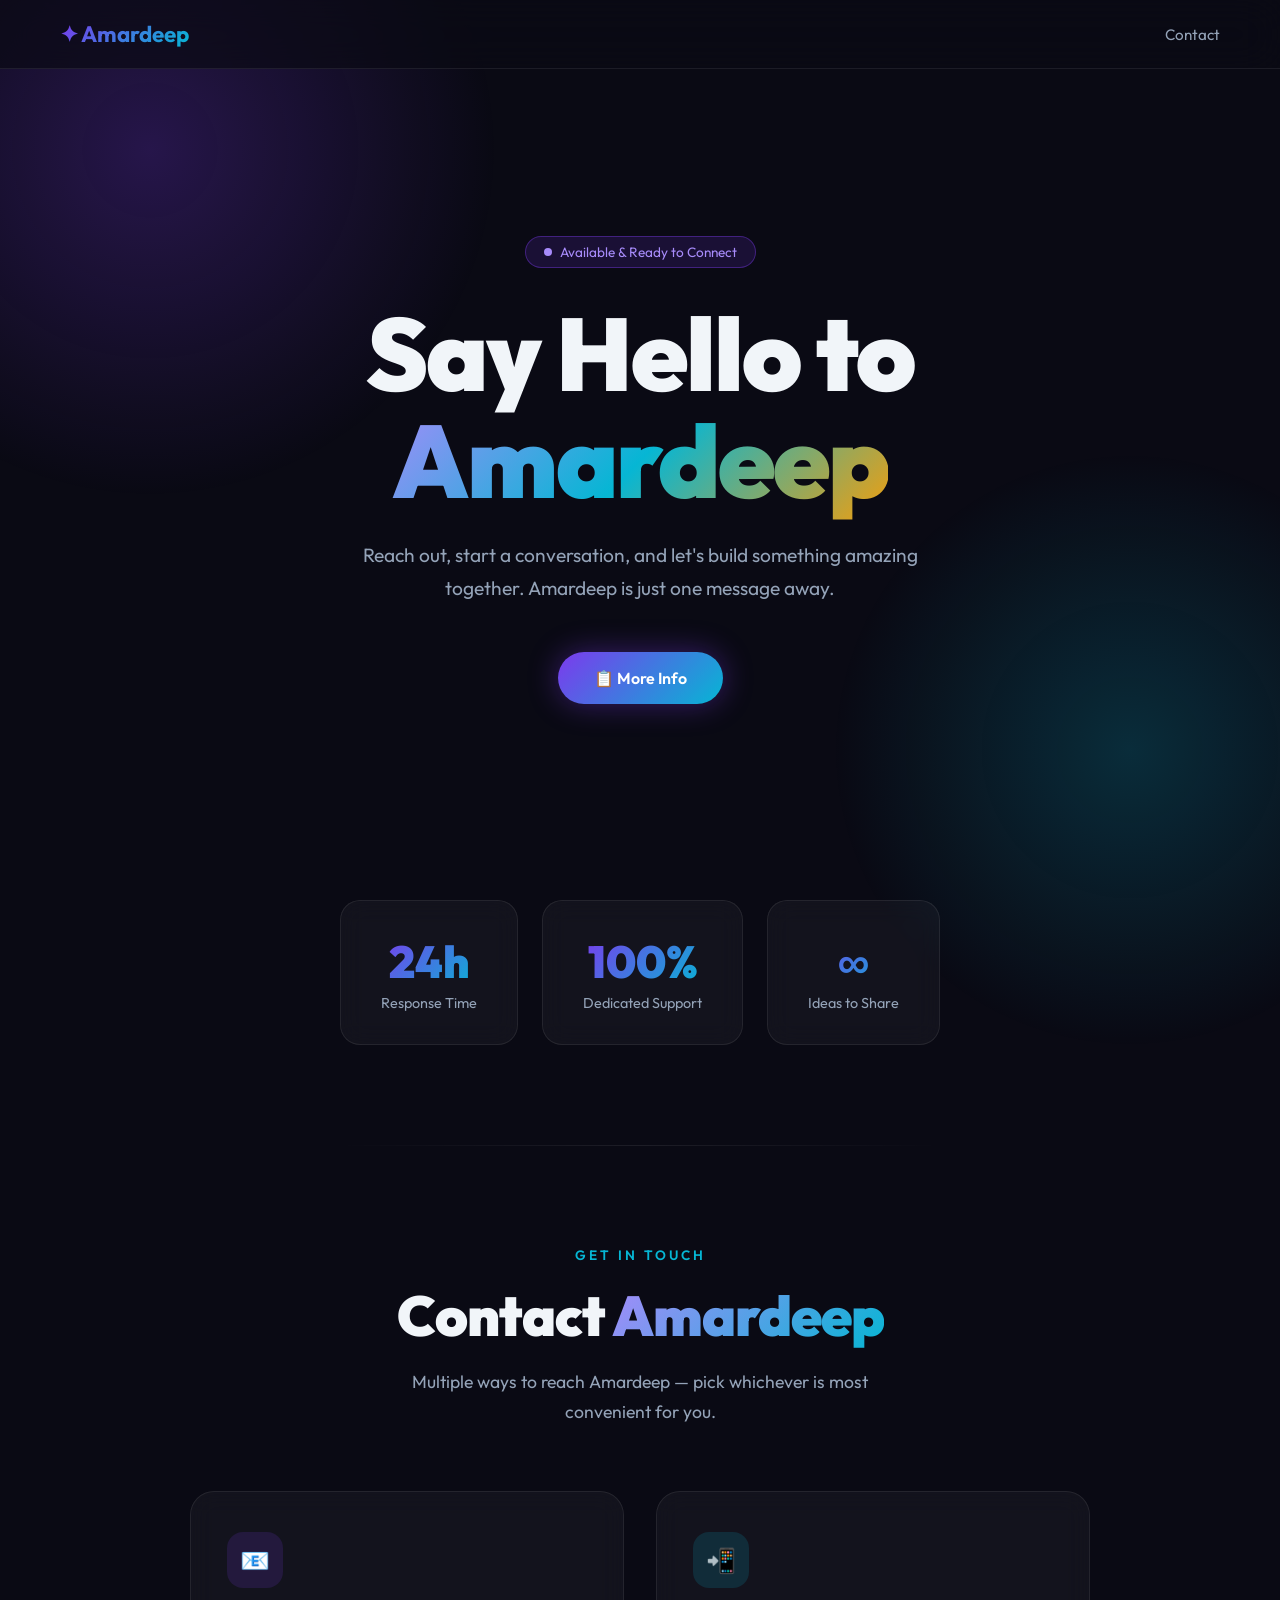
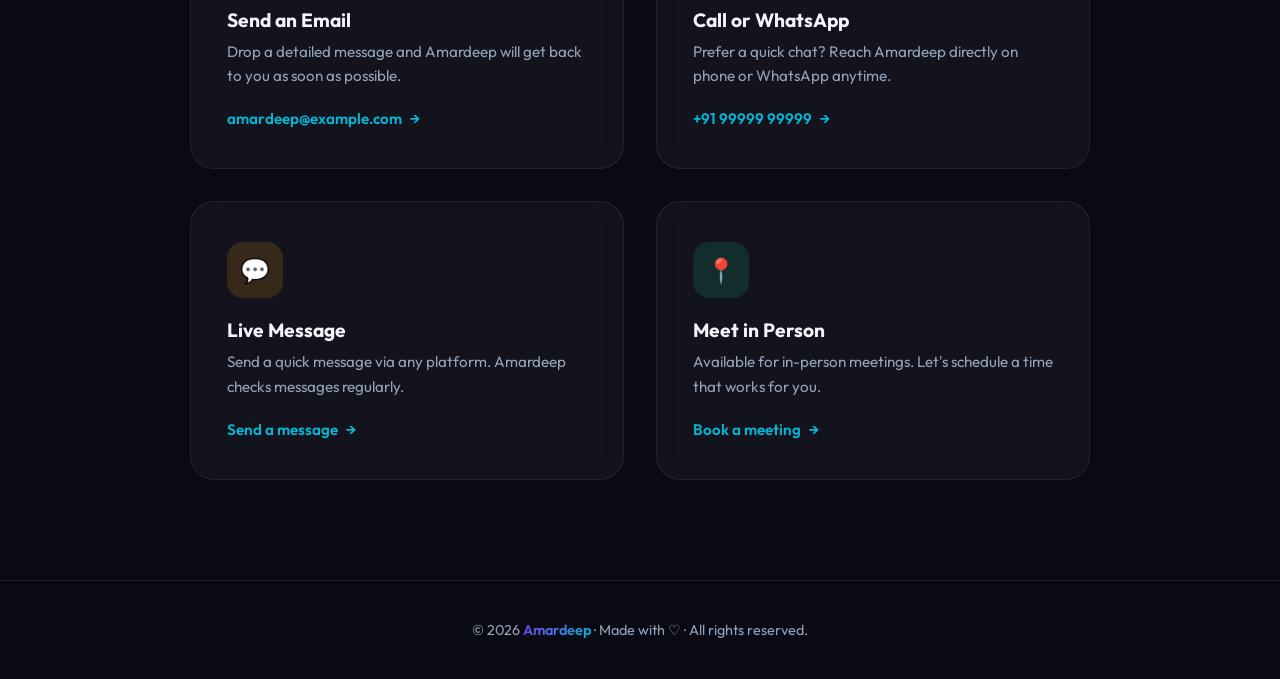
==== commit fedf09bd: "Remove Amardeep spotlight/reach-out section and related nav/hero links" ====
--- a/index.html
+++ b/index.html
@@ -351,7 +351,7 @@
     <div class="nav-logo">&#10022; Amardeep</div>
     <ul class="nav-links">
       <li><a href="#contact">Contact</a></li>
-      <li><a href="#reach-out">Reach Out</a></li>
+
     </ul>
   </nav>
 
@@ -370,10 +370,7 @@
       Amardeep is just one message away.
     </p>
     <div class="hero-cta">
-      <a href="#reach-out" class="btn-primary" id="hero-contact-btn">
-        &#9993; Contact Amardeep
-      </a>
-      <a href="#contact" class="btn-secondary" id="hero-info-btn">
+      <a href="#contact" class="btn-primary" id="hero-info-btn">
         &#128203; More Info
       </a>
     </div>
@@ -439,33 +436,7 @@
     </div>
   </section>
 
-  <hr class="divider" />
-
-  <!-- Amardeep Spotlight -->
-  <section class="amardeep-section" id="reach-out">
-    <div class="amardeep-card">
-      <div class="avatar">A</div>
-      <h2>Amardeep</h2>
-      <p class="tagline">
-        Passionate, approachable, and always ready to help.<br/>
-        Don't hesitate &mdash; reach out today and start the conversation.
-      </p>
-      <div class="contact-methods">
-        <a href="mailto:amardeep@example.com" class="method-pill" id="pill-email">
-          <span class="pill-icon">&#128231;</span> Email Amardeep
-        </a>
-        <a href="tel:+919999999999" class="method-pill" id="pill-phone">
-          <span class="pill-icon">&#128242;</span> Call / WhatsApp
-        </a>
-        <a href="#" class="method-pill" id="pill-linkedin">
-          <span class="pill-icon">&#128188;</span> LinkedIn
-        </a>
-        <a href="#" class="method-pill" id="pill-twitter">
-          <span class="pill-icon">&#128038;</span> Twitter / X
-        </a>
-      </div>
-    </div>
-  </section>
+
 
   <!-- Footer -->
   <footer>
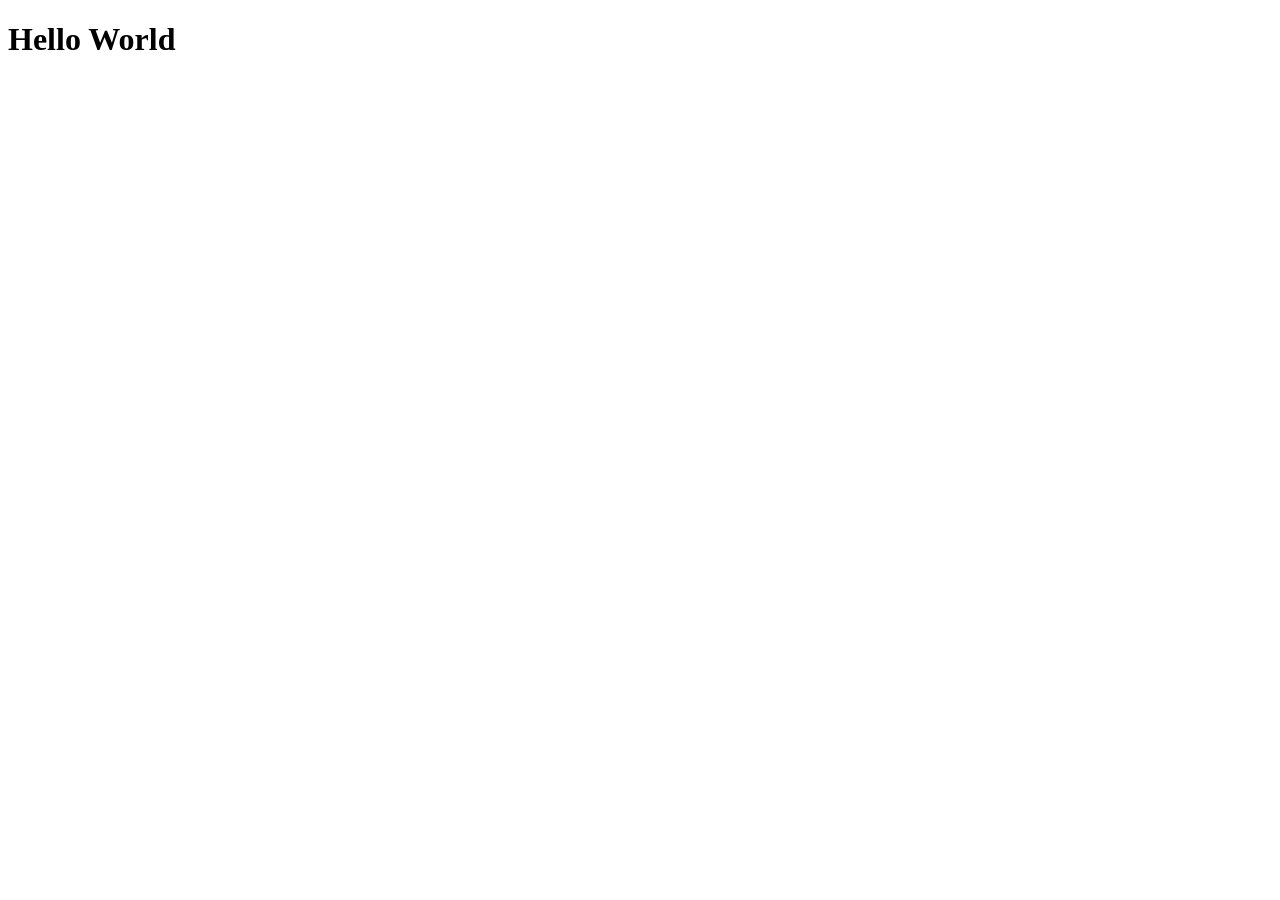
==== commit 65e542cd: "Replace page with Hello World - remove all Amardeep references" ====
--- a/index.html
+++ b/index.html
@@ -3,470 +3,9 @@
 <head>
   <meta charset="UTF-8" />
   <meta name="viewport" content="width=device-width, initial-scale=1.0" />
-  <meta name="description" content="Welcome — Get in touch with Amardeep today." />
-  <title>Contact Amardeep</title>
-  <link href="https://fonts.googleapis.com/css2?family=Outfit:wght@300;400;600;700;900&display=swap" rel="stylesheet" />
-  <style>
-    *, *::before, *::after { box-sizing: border-box; margin: 0; padding: 0; }
-
-    :root {
-      --bg: #0a0a14;
-      --surface: rgba(255,255,255,0.04);
-      --border: rgba(255,255,255,0.08);
-      --accent1: #7c3aed;
-      --accent2: #06b6d4;
-      --accent3: #f59e0b;
-      --text: #f1f5f9;
-      --muted: #94a3b8;
-    }
-
-    html { scroll-behavior: smooth; }
-
-    body {
-      font-family: 'Outfit', sans-serif;
-      background: var(--bg);
-      color: var(--text);
-      min-height: 100vh;
-      overflow-x: hidden;
-    }
-
-    /* ── Animated background ── */
-    .bg-glow {
-      position: fixed; inset: 0; z-index: 0; pointer-events: none;
-    }
-    .bg-glow::before {
-      content: '';
-      position: absolute;
-      width: 700px; height: 700px;
-      border-radius: 50%;
-      background: radial-gradient(circle, rgba(124,58,237,0.25) 0%, transparent 70%);
-      top: -200px; left: -200px;
-      animation: drift1 12s ease-in-out infinite alternate;
-    }
-    .bg-glow::after {
-      content: '';
-      position: absolute;
-      width: 600px; height: 600px;
-      border-radius: 50%;
-      background: radial-gradient(circle, rgba(6,182,212,0.2) 0%, transparent 70%);
-      bottom: -150px; right: -150px;
-      animation: drift2 10s ease-in-out infinite alternate;
-    }
-    @keyframes drift1 { from { transform: translate(0,0); } to { transform: translate(60px, 40px); } }
-    @keyframes drift2 { from { transform: translate(0,0); } to { transform: translate(-50px, -60px); } }
-
-    /* ── Floating particles ── */
-    .particles { position: fixed; inset: 0; z-index: 0; overflow: hidden; pointer-events: none; }
-    .particle {
-      position: absolute;
-      border-radius: 50%;
-      opacity: 0;
-      animation: float-up linear infinite;
-    }
-    @keyframes float-up {
-      0%   { transform: translateY(100vh) scale(0); opacity: 0; }
-      10%  { opacity: 0.6; }
-      90%  { opacity: 0.3; }
-      100% { transform: translateY(-10vh) scale(1); opacity: 0; }
-    }
-
-    /* ── Nav ── */
-    nav {
-      position: fixed; top: 0; left: 0; right: 0; z-index: 100;
-      display: flex; align-items: center; justify-content: space-between;
-      padding: 20px 60px;
-      background: rgba(10,10,20,0.7);
-      backdrop-filter: blur(20px);
-      border-bottom: 1px solid var(--border);
-    }
-    .nav-logo {
-      font-size: 1.4rem; font-weight: 700;
-      background: linear-gradient(135deg, var(--accent1), var(--accent2));
-      -webkit-background-clip: text; -webkit-text-fill-color: transparent;
-      background-clip: text;
-    }
-    .nav-links { display: flex; gap: 32px; list-style: none; }
-    .nav-links a {
-      color: var(--muted); text-decoration: none; font-size: 0.95rem;
-      transition: color 0.3s;
-    }
-    .nav-links a:hover { color: var(--text); }
-
-    /* ── Hero ── */
-    .hero {
-      position: relative; z-index: 1;
-      min-height: 100vh;
-      display: flex; flex-direction: column;
-      align-items: center; justify-content: center;
-      text-align: center;
-      padding: 120px 24px 80px;
-    }
-    .hero-badge {
-      display: inline-flex; align-items: center; gap: 8px;
-      background: rgba(124,58,237,0.15);
-      border: 1px solid rgba(124,58,237,0.4);
-      border-radius: 50px;
-      padding: 6px 18px; font-size: 0.85rem; color: #a78bfa;
-      margin-bottom: 32px;
-      animation: fade-in-down 0.7s ease both;
-    }
-    .hero-badge .dot {
-      width: 8px; height: 8px; border-radius: 50%;
-      background: #a78bfa;
-      animation: pulse-dot 2s ease infinite;
-    }
-    @keyframes pulse-dot {
-      0%,100% { box-shadow: 0 0 0 0 rgba(167,139,250,0.5); }
-      50%      { box-shadow: 0 0 0 6px rgba(167,139,250,0); }
-    }
-
-    .hero h1 {
-      font-size: clamp(3rem, 8vw, 6.5rem);
-      font-weight: 900; line-height: 1.05; letter-spacing: -2px;
-      animation: fade-in-up 0.8s ease 0.1s both;
-    }
-    .hero h1 .gradient-text {
-      background: linear-gradient(135deg, #a78bfa 0%, #06b6d4 50%, #f59e0b 100%);
-      -webkit-background-clip: text; -webkit-text-fill-color: transparent;
-      background-clip: text;
-    }
-    .hero-sub {
-      margin-top: 24px; max-width: 560px;
-      font-size: 1.2rem; color: var(--muted); line-height: 1.7;
-      animation: fade-in-up 0.8s ease 0.25s both;
-    }
-    .hero-cta {
-      margin-top: 48px; display: flex; gap: 16px; flex-wrap: wrap; justify-content: center;
-      animation: fade-in-up 0.8s ease 0.4s both;
-    }
-    .btn-primary {
-      display: inline-flex; align-items: center; gap: 10px;
-      padding: 16px 36px; border-radius: 50px;
-      background: linear-gradient(135deg, var(--accent1), var(--accent2));
-      color: #fff; font-size: 1rem; font-weight: 600;
-      text-decoration: none; border: none; cursor: pointer;
-      transition: transform 0.25s, box-shadow 0.25s;
-      box-shadow: 0 0 30px rgba(124,58,237,0.4);
-    }
-    .btn-primary:hover { transform: translateY(-3px); box-shadow: 0 8px 40px rgba(124,58,237,0.55); }
-    .btn-secondary {
-      display: inline-flex; align-items: center; gap: 10px;
-      padding: 16px 36px; border-radius: 50px;
-      background: var(--surface);
-      border: 1px solid var(--border);
-      color: var(--text); font-size: 1rem; font-weight: 600;
-      text-decoration: none; cursor: pointer;
-      transition: transform 0.25s, border-color 0.25s;
-    }
-    .btn-secondary:hover { transform: translateY(-3px); border-color: rgba(255,255,255,0.25); }
-
-    /* ── Stats ── */
-    .stats {
-      position: relative; z-index: 1;
-      display: flex; flex-wrap: wrap; justify-content: center; gap: 24px;
-      padding: 0 24px 100px;
-    }
-    .stat-card {
-      background: var(--surface);
-      border: 1px solid var(--border);
-      border-radius: 20px;
-      padding: 32px 40px; text-align: center;
-      backdrop-filter: blur(12px);
-      transition: transform 0.3s, border-color 0.3s;
-    }
-    .stat-card:hover { transform: translateY(-6px); border-color: rgba(124,58,237,0.4); }
-    .stat-number {
-      font-size: 2.8rem; font-weight: 900;
-      background: linear-gradient(135deg, var(--accent1), var(--accent2));
-      -webkit-background-clip: text; -webkit-text-fill-color: transparent;
-      background-clip: text;
-    }
-    .stat-label { font-size: 0.9rem; color: var(--muted); margin-top: 4px; }
-
-    /* ── Contact Section ── */
-    #contact {
-      position: relative; z-index: 1;
-      padding: 100px 24px;
-    }
-    .section-label {
-      text-align: center; font-size: 0.85rem; font-weight: 600;
-      letter-spacing: 3px; text-transform: uppercase;
-      color: var(--accent2); margin-bottom: 16px;
-    }
-    .section-title {
-      text-align: center;
-      font-size: clamp(2rem, 5vw, 3.5rem);
-      font-weight: 900; letter-spacing: -1px;
-      margin-bottom: 16px;
-    }
-    .section-sub {
-      text-align: center; color: var(--muted);
-      font-size: 1.1rem; max-width: 520px; margin: 0 auto 64px; line-height: 1.7;
-    }
-
-    .contact-grid {
-      display: grid;
-      grid-template-columns: 1fr 1fr;
-      gap: 32px; max-width: 900px; margin: 0 auto;
-    }
-    @media (max-width: 700px) { .contact-grid { grid-template-columns: 1fr; } }
-
-    .contact-card {
-      background: var(--surface);
-      border: 1px solid var(--border);
-      border-radius: 24px; padding: 40px 36px;
-      backdrop-filter: blur(12px);
-      transition: transform 0.3s, border-color 0.3s, box-shadow 0.3s;
-      position: relative; overflow: hidden;
-    }
-    .contact-card::before {
-      content: '';
-      position: absolute; top: 0; left: 0; right: 0; height: 2px;
-      background: linear-gradient(90deg, var(--accent1), var(--accent2));
-      opacity: 0; transition: opacity 0.3s;
-    }
-    .contact-card:hover { transform: translateY(-8px); border-color: rgba(124,58,237,0.35); box-shadow: 0 20px 60px rgba(124,58,237,0.15); }
-    .contact-card:hover::before { opacity: 1; }
-
-    .contact-icon {
-      width: 56px; height: 56px; border-radius: 16px;
-      display: flex; align-items: center; justify-content: center;
-      font-size: 1.5rem; margin-bottom: 20px;
-    }
-    .contact-card h3 { font-size: 1.2rem; font-weight: 700; margin-bottom: 8px; }
-    .contact-card p { color: var(--muted); font-size: 0.95rem; line-height: 1.6; margin-bottom: 20px; }
-    .contact-link {
-      display: inline-flex; align-items: center; gap: 8px;
-      color: var(--accent2); font-weight: 600; text-decoration: none;
-      font-size: 0.95rem; transition: gap 0.2s;
-    }
-    .contact-link:hover { gap: 14px; }
-
-    /* ── Amardeep Spotlight ── */
-    .amardeep-section {
-      position: relative; z-index: 1;
-      padding: 80px 24px;
-    }
-    .amardeep-card {
-      max-width: 760px; margin: 0 auto;
-      background: linear-gradient(135deg, rgba(124,58,237,0.12), rgba(6,182,212,0.08));
-      border: 1px solid rgba(124,58,237,0.3);
-      border-radius: 32px; padding: 60px 48px;
-      text-align: center; backdrop-filter: blur(16px);
-      position: relative; overflow: hidden;
-    }
-    .amardeep-card::after {
-      content: '';
-      position: absolute; inset: 0;
-      background: radial-gradient(circle at 50% -20%, rgba(124,58,237,0.15), transparent 60%);
-      pointer-events: none;
-    }
-    .avatar {
-      width: 100px; height: 100px; border-radius: 50%;
-      background: linear-gradient(135deg, var(--accent1), var(--accent2));
-      display: flex; align-items: center; justify-content: center;
-      font-size: 2.5rem; font-weight: 900; color: #fff;
-      margin: 0 auto 24px;
-      box-shadow: 0 0 40px rgba(124,58,237,0.5);
-      position: relative; z-index: 1;
-      animation: avatar-glow 3s ease-in-out infinite;
-    }
-    @keyframes avatar-glow {
-      0%,100% { box-shadow: 0 0 30px rgba(124,58,237,0.5); }
-      50%      { box-shadow: 0 0 60px rgba(6,182,212,0.6); }
-    }
-    .amardeep-card h2 {
-      font-size: 2.2rem; font-weight: 900; letter-spacing: -1px;
-      margin-bottom: 12px; position: relative; z-index: 1;
-    }
-    .amardeep-card .tagline {
-      color: var(--muted); font-size: 1.1rem; margin-bottom: 36px;
-      position: relative; z-index: 1; line-height: 1.6;
-    }
-    .contact-methods {
-      display: flex; flex-wrap: wrap; gap: 16px; justify-content: center;
-      position: relative; z-index: 1;
-    }
-    .method-pill {
-      display: inline-flex; align-items: center; gap: 10px;
-      background: rgba(255,255,255,0.06);
-      border: 1px solid rgba(255,255,255,0.1);
-      border-radius: 50px; padding: 12px 24px;
-      font-size: 0.95rem; font-weight: 500;
-      text-decoration: none; color: var(--text);
-      transition: all 0.3s;
-    }
-    .method-pill:hover {
-      background: rgba(124,58,237,0.2);
-      border-color: rgba(124,58,237,0.5);
-      transform: translateY(-2px);
-    }
-    .pill-icon { font-size: 1.1rem; }
-
-    /* ── Footer ── */
-    footer {
-      position: relative; z-index: 1;
-      text-align: center; padding: 40px 24px;
-      border-top: 1px solid var(--border);
-      color: var(--muted); font-size: 0.9rem;
-    }
-    footer span {
-      background: linear-gradient(135deg, var(--accent1), var(--accent2));
-      -webkit-background-clip: text; -webkit-text-fill-color: transparent;
-      background-clip: text; font-weight: 600;
-    }
-
-    /* ── Keyframes ── */
-    @keyframes fade-in-up {
-      from { opacity: 0; transform: translateY(28px); }
-      to   { opacity: 1; transform: translateY(0); }
-    }
-    @keyframes fade-in-down {
-      from { opacity: 0; transform: translateY(-16px); }
-      to   { opacity: 1; transform: translateY(0); }
-    }
-
-    /* ── Responsive ── */
-    @media (max-width: 600px) {
-      nav { padding: 16px 24px; }
-      .nav-links { display: none; }
-      .amardeep-card { padding: 40px 24px; }
-    }
-
-    .divider {
-      border: none; height: 1px;
-      background: linear-gradient(90deg, transparent, var(--border), transparent);
-      margin: 0 auto; max-width: 600px;
-    }
-  </style>
+  <title>Hello World</title>
 </head>
 <body>
-
-  <!-- Background -->
-  <div class="bg-glow"></div>
-  <div class="particles" id="particles"></div>
-
-  <!-- Nav -->
-  <nav>
-    <div class="nav-logo">&#10022; Amardeep</div>
-    <ul class="nav-links">
-      <li><a href="#contact">Contact</a></li>
-
-    </ul>
-  </nav>
-
-  <!-- Hero -->
-  <section class="hero">
-    <div class="hero-badge">
-      <span class="dot"></span>
-      Available &amp; Ready to Connect
-    </div>
-    <h1>
-      Say Hello to<br />
-      <span class="gradient-text">Amardeep</span>
-    </h1>
-    <p class="hero-sub">
-      Reach out, start a conversation, and let's build something amazing together.
-      Amardeep is just one message away.
-    </p>
-    <div class="hero-cta">
-      <a href="#contact" class="btn-primary" id="hero-info-btn">
-        &#128203; More Info
-      </a>
-    </div>
-  </section>
-
-  <!-- Stats -->
-  <section class="stats">
-    <div class="stat-card">
-      <div class="stat-number">24h</div>
-      <div class="stat-label">Response Time</div>
-    </div>
-    <div class="stat-card">
-      <div class="stat-number">100%</div>
-      <div class="stat-label">Dedicated Support</div>
-    </div>
-    <div class="stat-card">
-      <div class="stat-number">&#8734;</div>
-      <div class="stat-label">Ideas to Share</div>
-    </div>
-  </section>
-
-  <hr class="divider" />
-
-  <!-- Contact Section -->
-  <section id="contact">
-    <p class="section-label">Get in Touch</p>
-    <h2 class="section-title">Contact <span style="background:linear-gradient(135deg,#a78bfa,#06b6d4);-webkit-background-clip:text;-webkit-text-fill-color:transparent;background-clip:text;">Amardeep</span></h2>
-    <p class="section-sub">Multiple ways to reach Amardeep &mdash; pick whichever is most convenient for you.</p>
-
-    <div class="contact-grid">
-      <div class="contact-card" id="card-email">
-        <div class="contact-icon" style="background:rgba(124,58,237,0.15);">&#128231;</div>
-        <h3>Send an Email</h3>
-        <p>Drop a detailed message and Amardeep will get back to you as soon as possible.</p>
-        <a href="mailto:amardeep@example.com" class="contact-link" id="link-email">
-          amardeep@example.com <span>&#8594;</span>
-        </a>
-      </div>
-      <div class="contact-card" id="card-phone">
-        <div class="contact-icon" style="background:rgba(6,182,212,0.15);">&#128242;</div>
-        <h3>Call or WhatsApp</h3>
-        <p>Prefer a quick chat? Reach Amardeep directly on phone or WhatsApp anytime.</p>
-        <a href="tel:+919999999999" class="contact-link" id="link-phone">
-          +91 99999 99999 <span>&#8594;</span>
-        </a>
-      </div>
-      <div class="contact-card" id="card-message">
-        <div class="contact-icon" style="background:rgba(245,158,11,0.15);">&#128172;</div>
-        <h3>Live Message</h3>
-        <p>Send a quick message via any platform. Amardeep checks messages regularly.</p>
-        <a href="#reach-out" class="contact-link" id="link-message">
-          Send a message <span>&#8594;</span>
-        </a>
-      </div>
-      <div class="contact-card" id="card-meet">
-        <div class="contact-icon" style="background:rgba(16,185,129,0.15);">&#128205;</div>
-        <h3>Meet in Person</h3>
-        <p>Available for in-person meetings. Let's schedule a time that works for you.</p>
-        <a href="#reach-out" class="contact-link" id="link-meet">
-          Book a meeting <span>&#8594;</span>
-        </a>
-      </div>
-    </div>
-  </section>
-
-
-
-  <!-- Footer -->
-  <footer>
-    <p>&copy; 2026 <span>Amardeep</span> &middot; Made with &#9825; &middot; All rights reserved.</p>
-  </footer>
-
-  <script>
-    // Generate floating particles
-    const container = document.getElementById('particles');
-    const colors = ['#7c3aed','#06b6d4','#f59e0b','#a78bfa','#34d399'];
-    for (let i = 0; i < 30; i++) {
-      const p = document.createElement('div');
-      p.className = 'particle';
-      const size = Math.random() * 6 + 2;
-      p.style.cssText = `width:${size}px;height:${size}px;left:${Math.random()*100}%;background:${colors[Math.floor(Math.random()*colors.length)]};animation-duration:${Math.random()*15+10}s;animation-delay:${Math.random()*10}s;`;
-      container.appendChild(p);
-    }
-
-    // Scroll-reveal
-    const observer = new IntersectionObserver((entries) => {
-      entries.forEach(e => {
-        if (e.isIntersecting) {
-          e.target.style.animation = 'fade-in-up 0.7s ease forwards';
-          observer.unobserve(e.target);
-        }
-      });
-    }, { threshold: 0.15 });
-
-    document.querySelectorAll('.stat-card, .contact-card, .amardeep-card')
-      .forEach(el => { el.style.opacity = '0'; observer.observe(el); });
-  </script>
+  <h1>Hello World</h1>
 </body>
 </html>
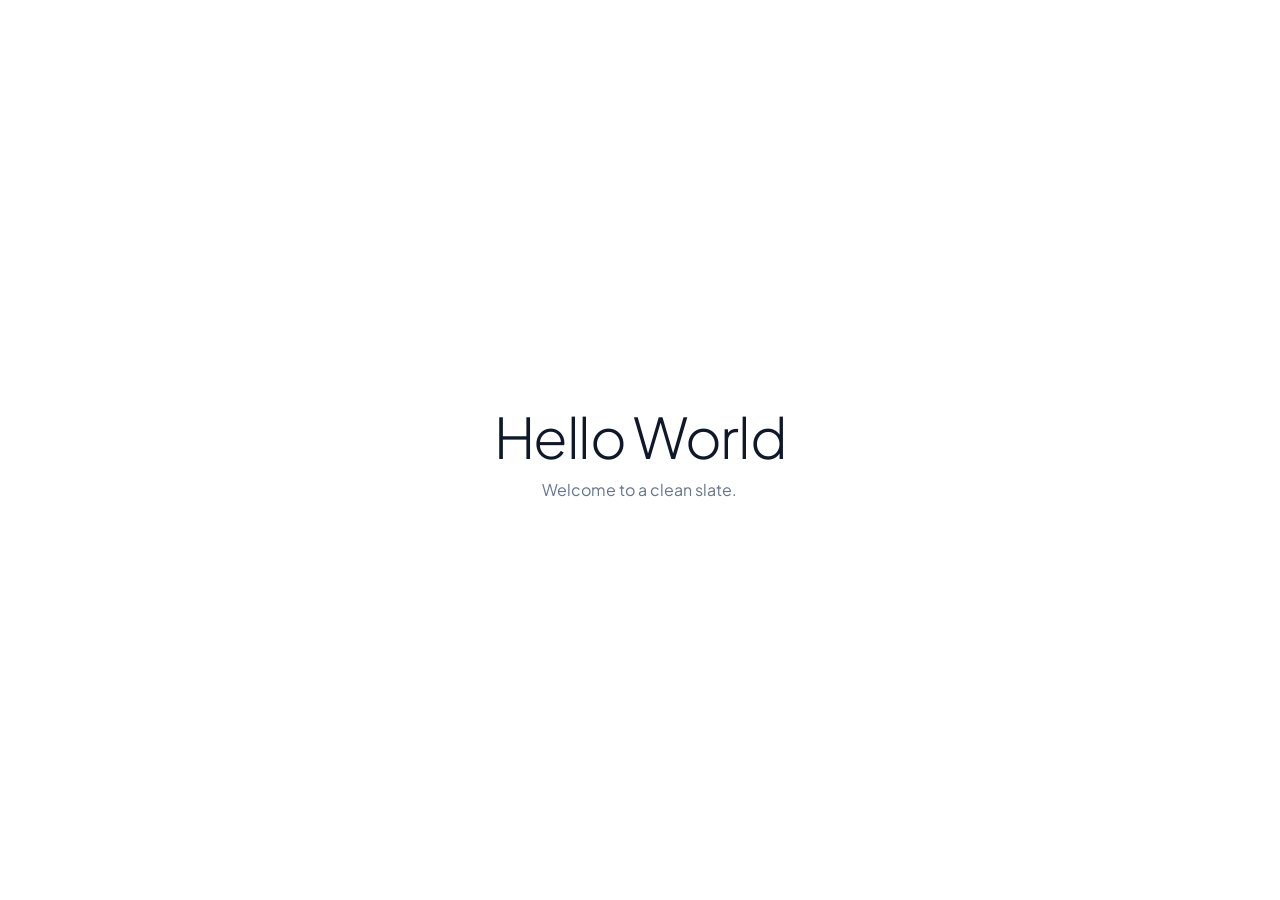
==== commit 57a4b994: "Reset workspace to clean Hello World template" ====
--- a/index.html
+++ b/index.html
@@ -1,11 +1,60 @@
 <!DOCTYPE html>
 <html lang="en">
 <head>
-  <meta charset="UTF-8" />
-  <meta name="viewport" content="width=device-width, initial-scale=1.0" />
-  <title>Hello World</title>
+    <meta charset="UTF-8">
+    <meta name="viewport" content="width=device-width, initial-scale=1.0">
+    <title>Hello World</title>
+    <link rel="preconnect" href="https://fonts.googleapis.com">
+    <link rel="preconnect" href="https://fonts.gstatic.com" crossorigin>
+    <link href="https://fonts.googleapis.com/css2?family=Plus+Jakarta+Sans:wght@300;400;500;600&display=swap" rel="stylesheet">
+    <style>
+        * {
+            box-sizing: border-box;
+            margin: 0;
+            padding: 0;
+        }
+        body {
+            display: flex;
+            justify-content: center;
+            align-items: center;
+            min-height: 100vh;
+            background-color: #ffffff;
+            font-family: 'Plus Jakarta Sans', -apple-system, BlinkMacSystemFont, sans-serif;
+            color: #0f172a;
+            overflow: hidden;
+        }
+        .container {
+            text-align: center;
+            animation: fadeIn 1s ease-out;
+        }
+        h1 {
+            font-size: 3.5rem;
+            font-weight: 300;
+            letter-spacing: -0.025em;
+            color: #0f172a;
+            margin-bottom: 0.5rem;
+        }
+        p {
+            font-size: 1rem;
+            color: #64748b;
+            font-weight: 400;
+        }
+        @keyframes fadeIn {
+            from {
+                opacity: 0;
+                transform: translateY(10px);
+            }
+            to {
+                opacity: 1;
+                transform: translateY(0);
+            }
+        }
+    </style>
 </head>
 <body>
-  <h1>Hello World</h1>
+    <div class="container">
+        <h1>Hello World</h1>
+        <p>Welcome to a clean slate.</p>
+    </div>
 </body>
-</html>
+</html>
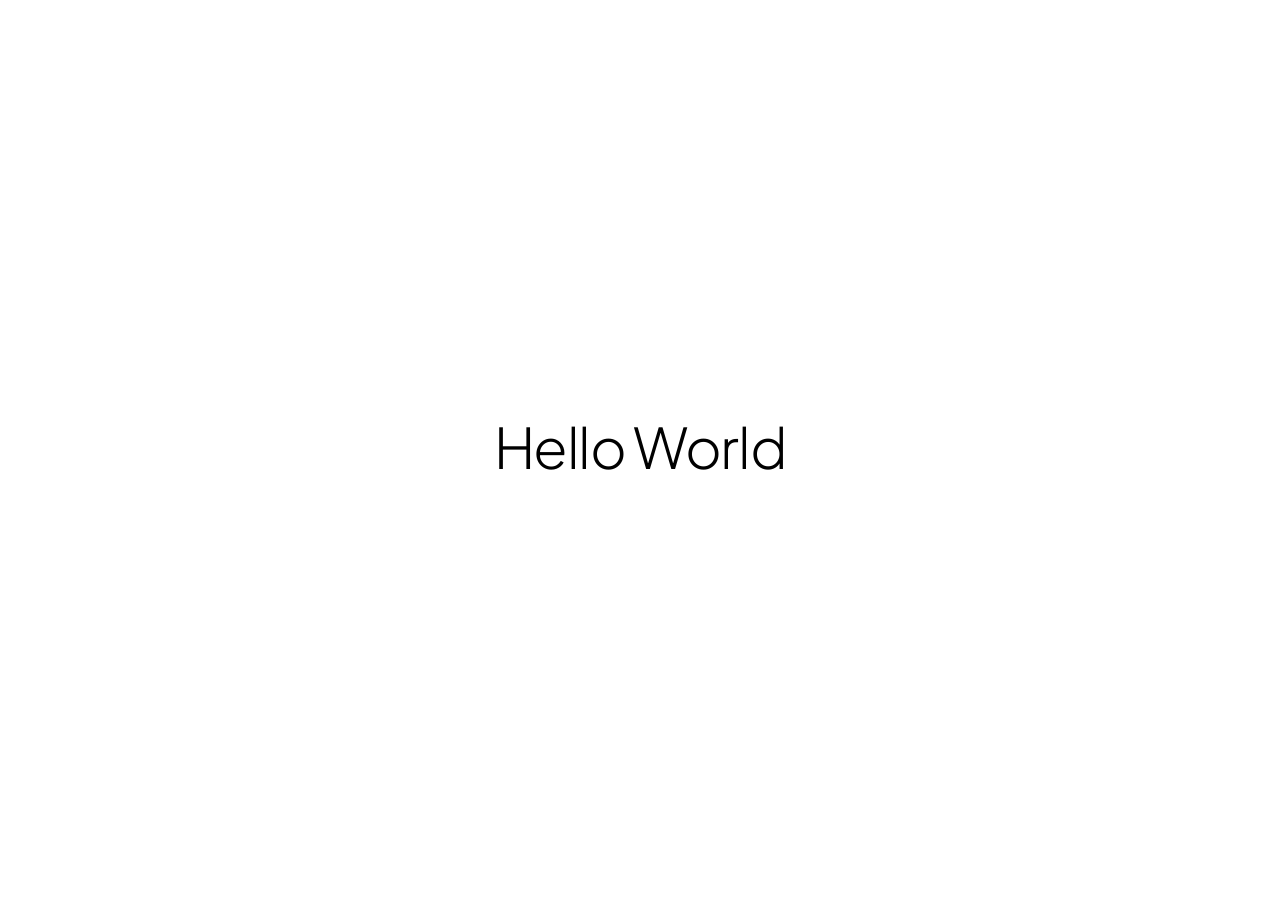
==== commit 7d7370c7: "Update font color to black and remove welcome paragraph" ====
--- a/index.html
+++ b/index.html
@@ -20,7 +20,7 @@
             min-height: 100vh;
             background-color: #ffffff;
             font-family: 'Plus Jakarta Sans', -apple-system, BlinkMacSystemFont, sans-serif;
-            color: #0f172a;
+            color: #000000;
             overflow: hidden;
         }
         .container {
@@ -31,13 +31,8 @@
             font-size: 3.5rem;
             font-weight: 300;
             letter-spacing: -0.025em;
-            color: #0f172a;
+            color: #000000;
             margin-bottom: 0.5rem;
-        }
-        p {
-            font-size: 1rem;
-            color: #64748b;
-            font-weight: 400;
         }
         @keyframes fadeIn {
             from {
@@ -54,7 +49,6 @@
 <body>
     <div class="container">
         <h1>Hello World</h1>
-        <p>Welcome to a clean slate.</p>
     </div>
 </body>
 </html>
